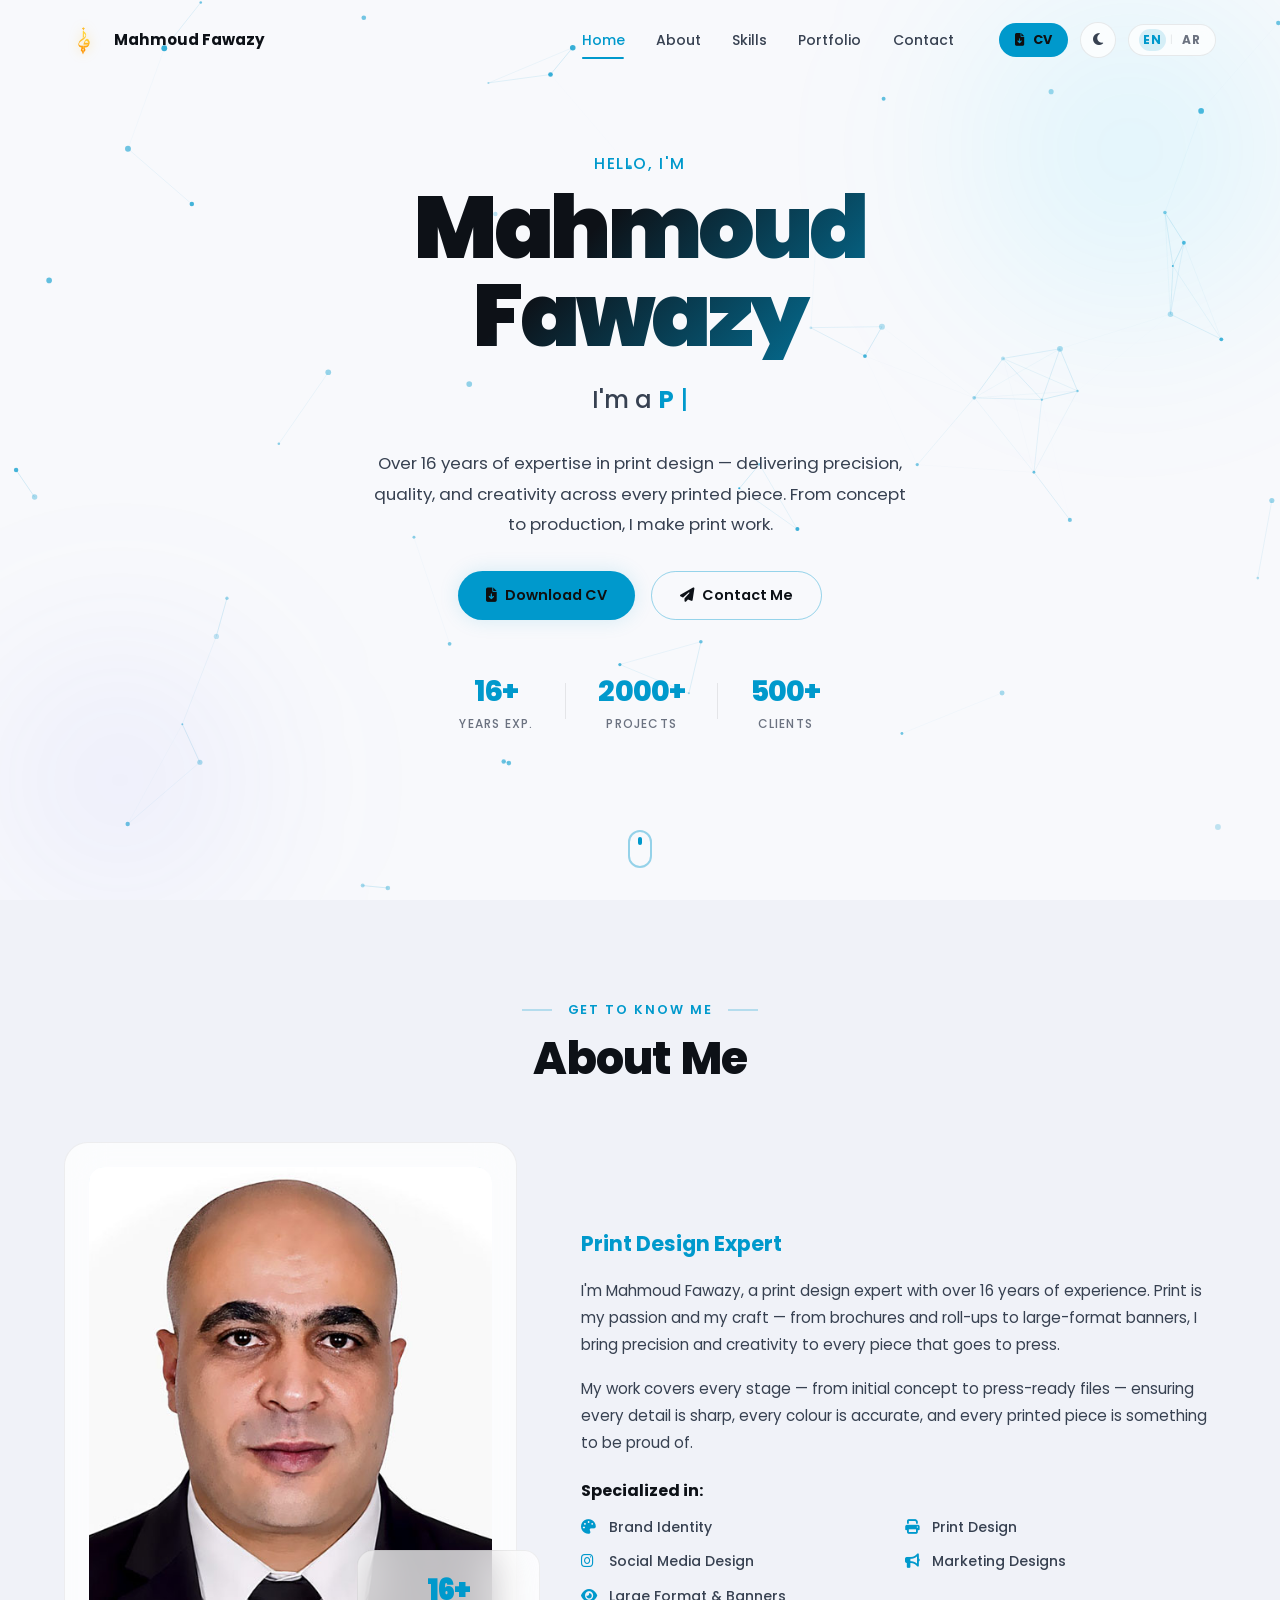
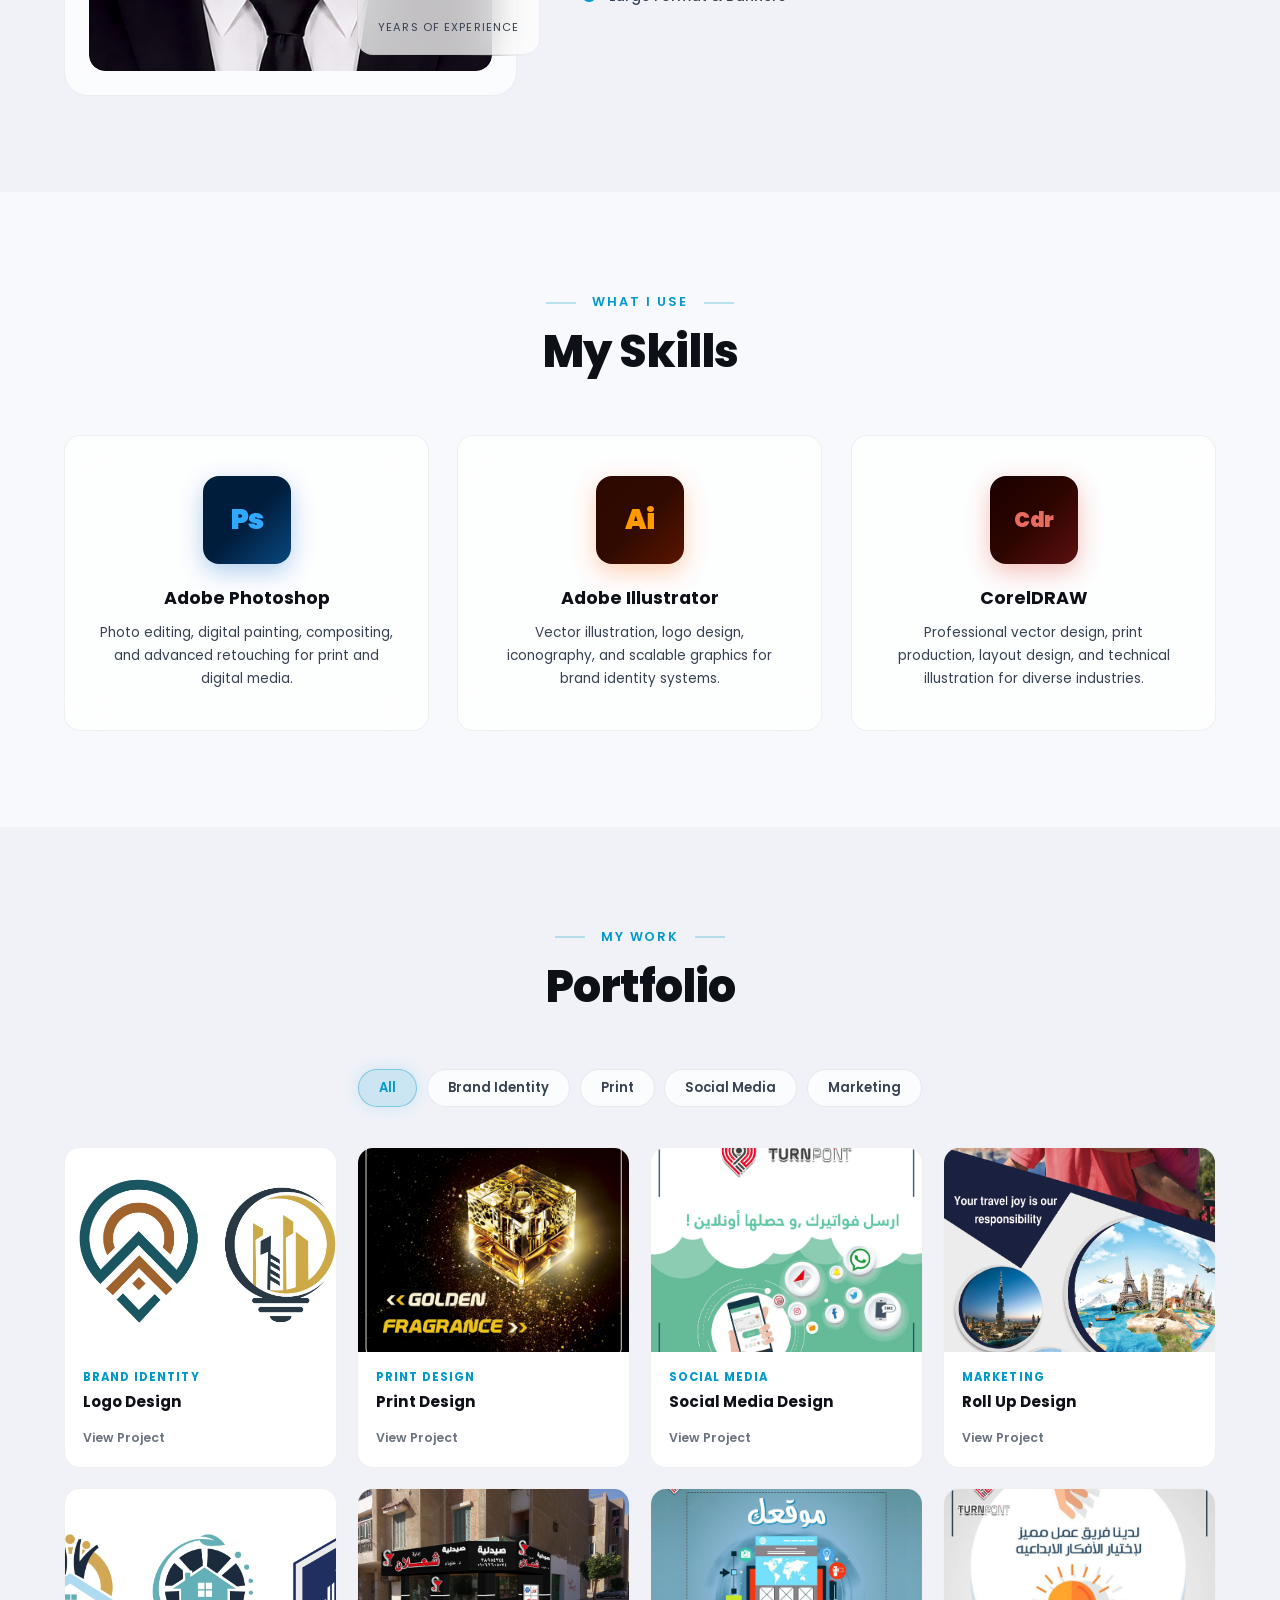
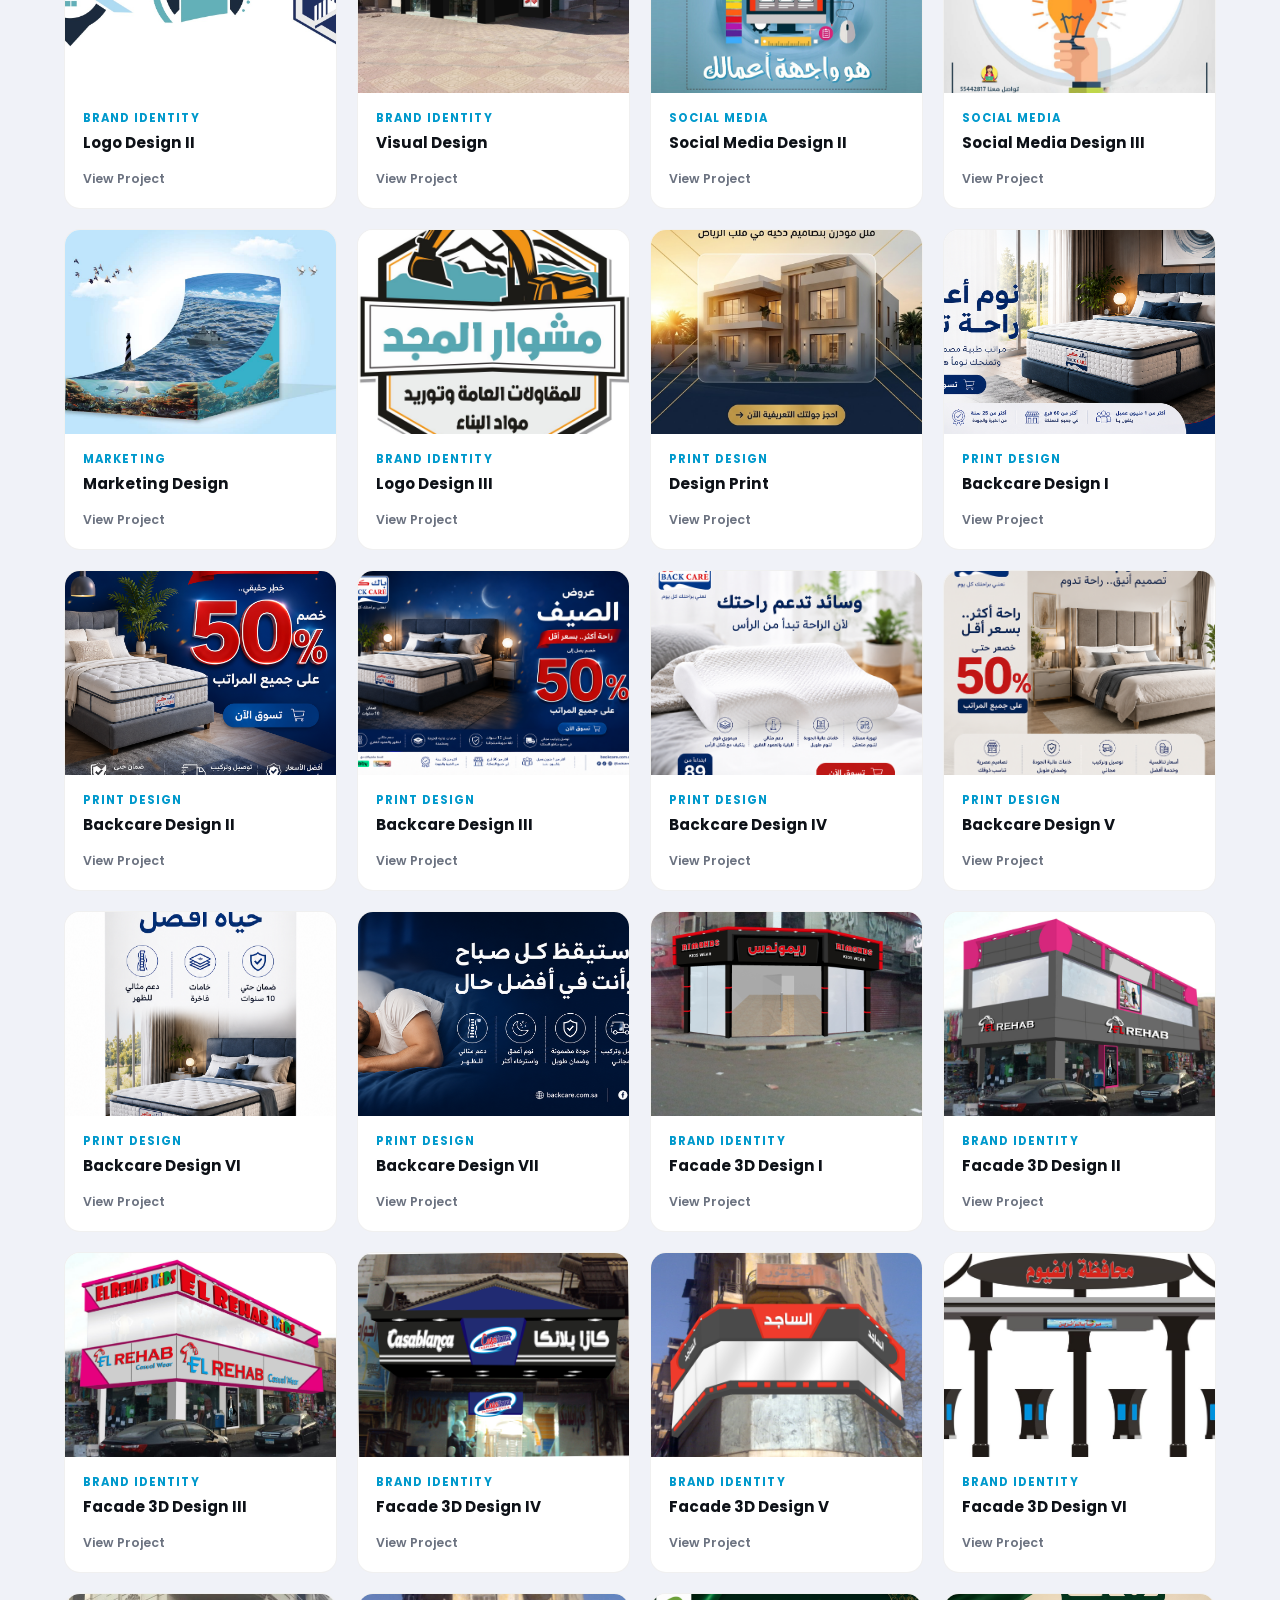
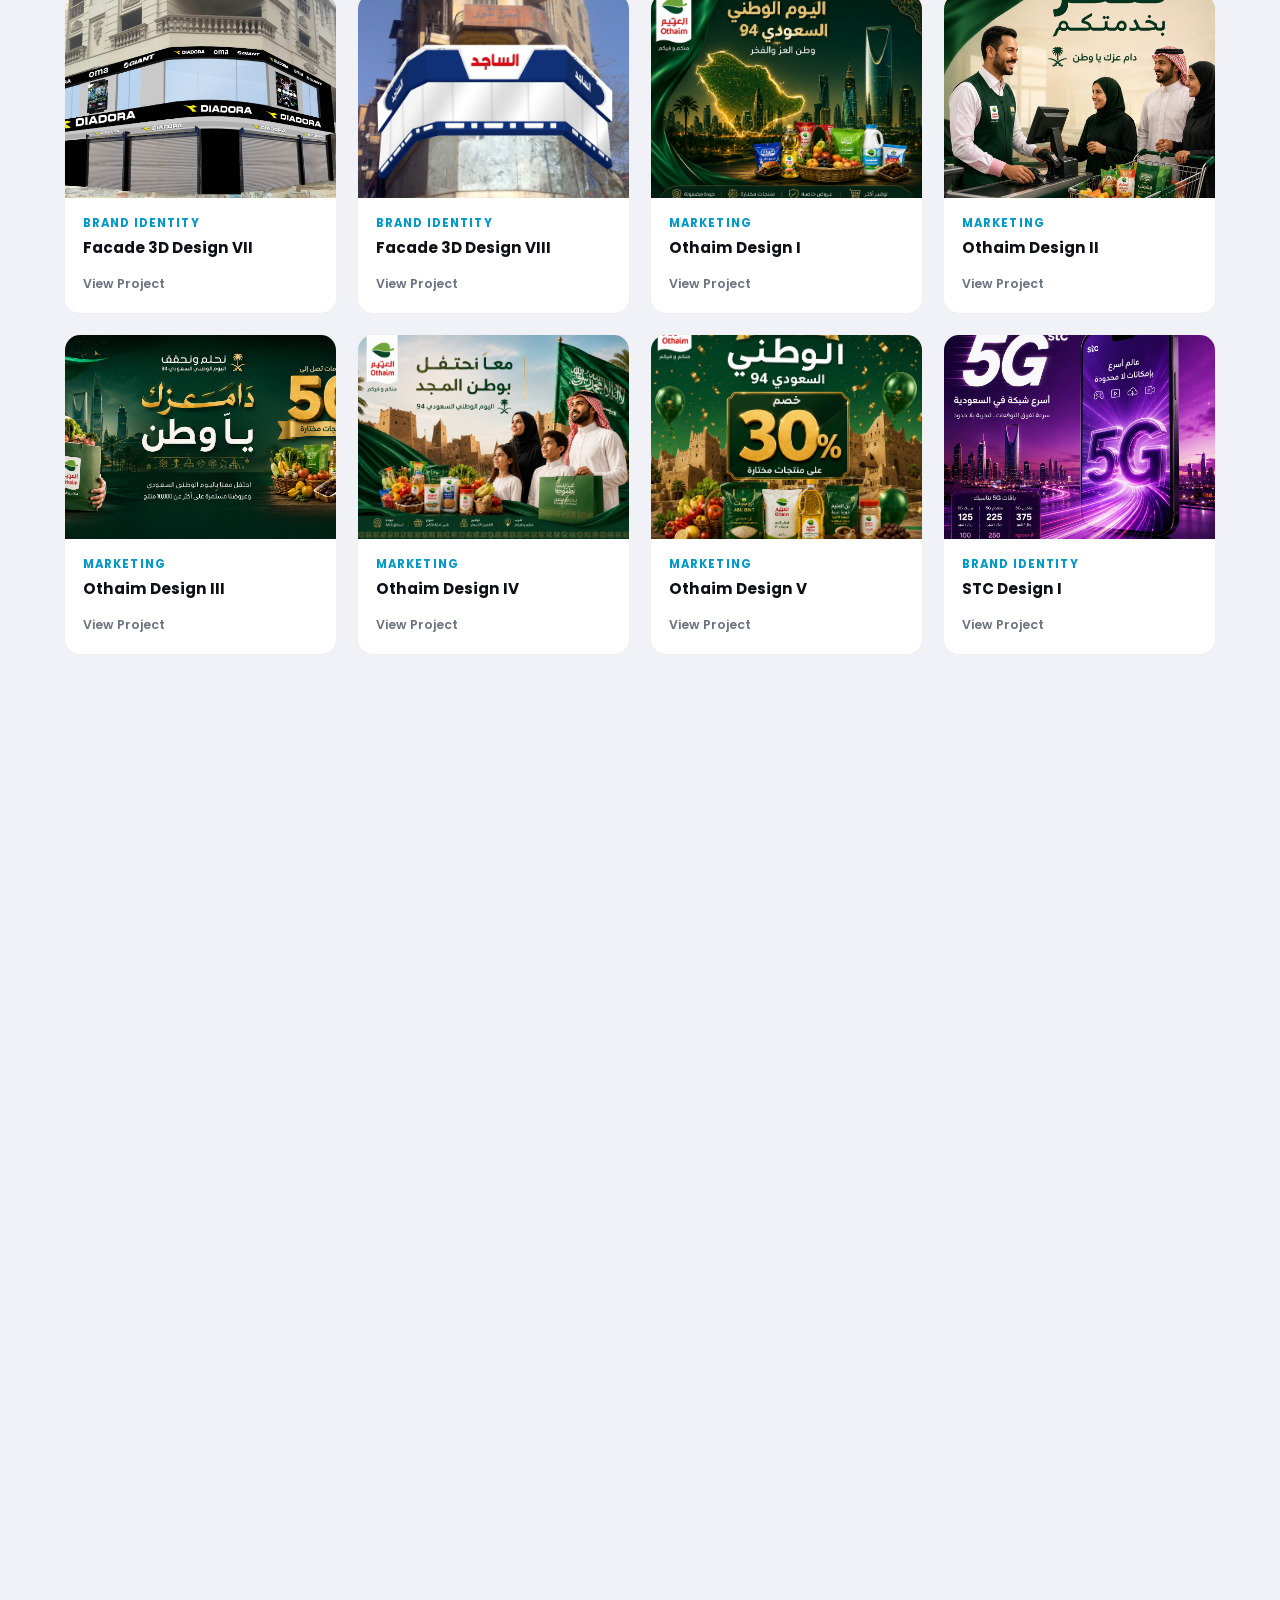
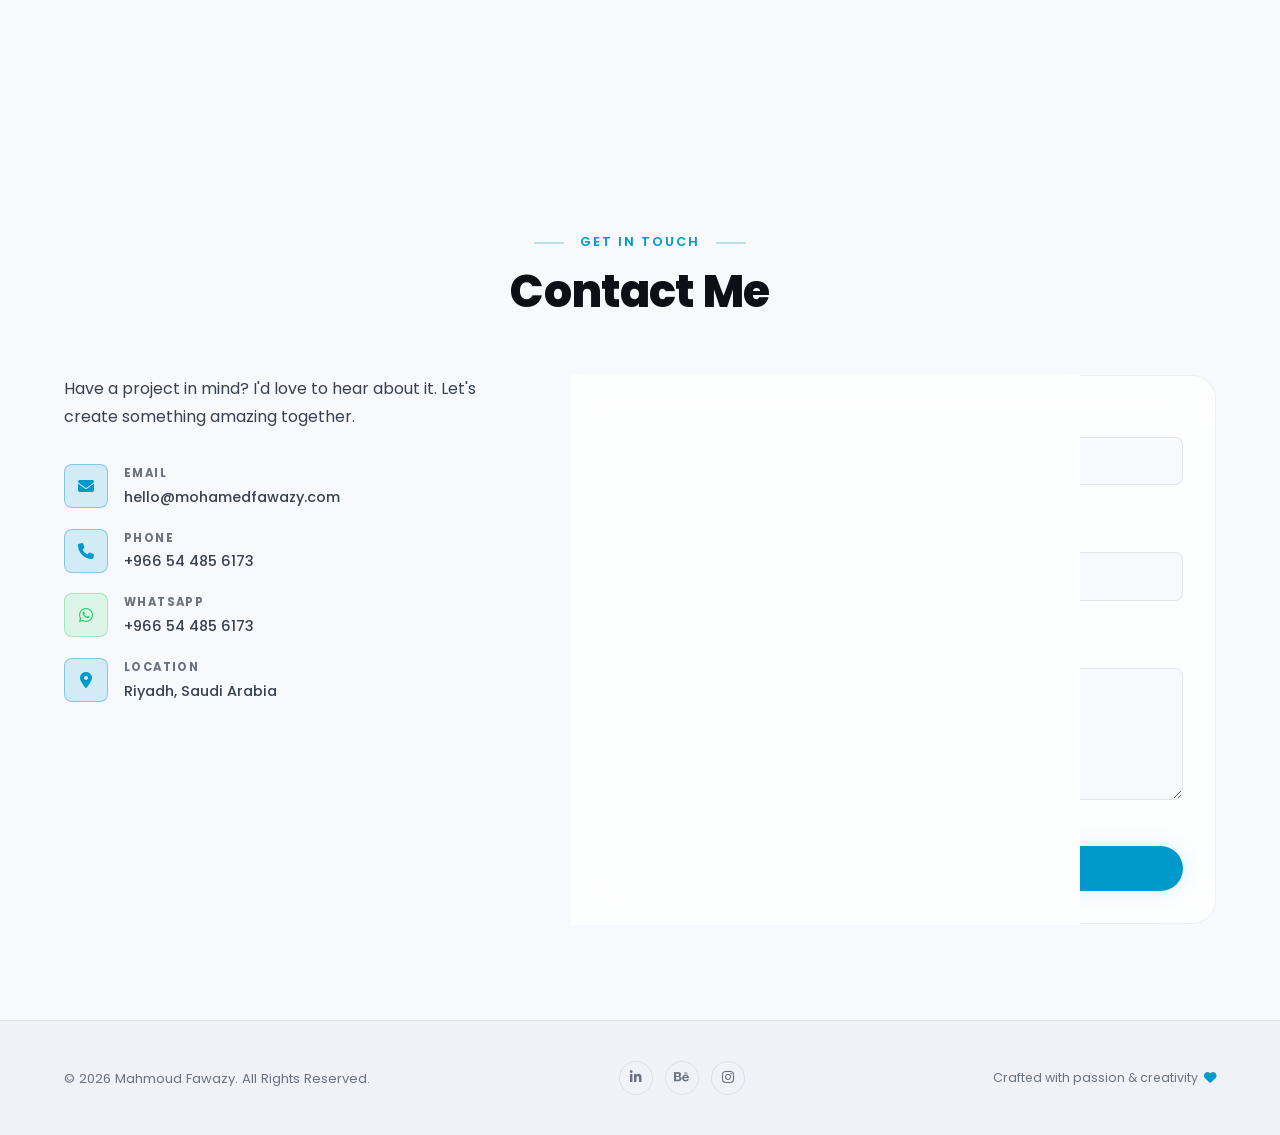
==== artifacts/portfolio/index.html @ 7116e309 "Add portfolio artifacts and design assets Replit-Commit-Author: Agent" ====
<!DOCTYPE html>
<html lang="en" dir="ltr" data-theme="dark">
<head>
  <meta charset="UTF-8" />
  <meta name="viewport" content="width=device-width, initial-scale=1.0" />
  <meta http-equiv="X-UA-Compatible" content="IE=edge" />

  <!-- ===== SEO ===== -->
  <title>Mahmoud Fawazy | Graphic Designer</title>
  <meta name="description" content="Mahmoud Fawazy — Print Design Expert with 16+ years of experience in brochures, roll-ups, banners, and all types of print production." />
  <meta name="keywords" content="Mahmoud Fawazy, Print Design Expert, Print Production, Brochure Design, Roll Up Design, Banner Design, Graphic Designer, Adobe Photoshop, CorelDRAW" />
  <meta name="author" content="Mahmoud Fawazy" />
  <meta name="robots" content="index, follow" />

  <!-- ===== Open Graph ===== -->
  <meta property="og:type" content="website" />
  <meta property="og:title" content="Mahmoud Fawazy | Graphic Designer" />
  <meta property="og:description" content="Print Design Expert with 16+ years of experience — brochures, roll-ups, banners, and all types of print production." />
  <meta property="og:image" content="assets/images/og-image.jpg" />
  <meta property="og:url" content="https://mohamedfawazy.com" />
  <meta name="twitter:card" content="summary_large_image" />
  <meta name="twitter:title" content="Mahmoud Fawazy | Graphic Designer" />
  <meta name="twitter:description" content="Print Design Expert with 16+ years of experience — brochures, roll-ups, banners, and all types of print production." />

  <!-- ===== Favicon ===== -->
  <link rel="icon" type="image/svg+xml" href="assets/icons/favicon.svg" />

  <!-- ===== Fonts ===== -->
  <link rel="preconnect" href="https://fonts.googleapis.com" />
  <link rel="preconnect" href="https://fonts.gstatic.com" crossorigin />
  <link href="https://fonts.googleapis.com/css2?family=Poppins:wght@300;400;500;600;700;800;900&family=Cairo:wght@300;400;500;600;700;800;900&display=swap" rel="stylesheet" />

  <!-- ===== Font Awesome ===== -->
  <link rel="stylesheet" href="https://cdnjs.cloudflare.com/ajax/libs/font-awesome/6.5.1/css/all.min.css" integrity="sha512-DTOQO9RWCH3ppGqcWaEA1BIZOC6xxalwEsw9c2QQeAIftl+Vegovlnee1c9QX4TctnWMn13TZye+giMm8e2LwA==" crossorigin="anonymous" referrerpolicy="no-referrer" />

  <!-- ===== Styles ===== -->
  <link rel="stylesheet" href="src/style.css" />
</head>
<body>

  <!-- ===================================================
       LOADING SCREEN
  ==================================================== -->
  <div id="loading-screen" class="loading-screen" role="status" aria-label="Loading">
    <div class="loader-content">
      <div class="loader-logo"><img src="assets/icons/logo.png" alt="Mahmoud Fawazy Logo" class="loader-logo-img" /></div>
      <div class="loader-bar-wrap">
        <div class="loader-bar"></div>
      </div>
      <p class="loader-text" data-i18n="loading">MohamedFawazy Portfolio</p>
    </div>
  </div>

  <!-- ===================================================
       NAVIGATION
  ==================================================== -->
  <header id="navbar" class="navbar" role="banner">
    <nav class="nav-container" aria-label="Main navigation">

      <!-- Logo -->
      <a href="#home" class="nav-logo" aria-label="Go to top">
        <img src="assets/icons/logo.png" alt="Mahmoud Fawazy Logo" class="logo-img" />
        <span class="logo-name" data-i18n="logoName">Mahmoud Fawazy</span>
      </a>

      <!-- Nav Links -->
      <ul class="nav-links" role="list">
        <li><a href="#home"      class="nav-link active" data-i18n="navHome"      aria-current="page">Home</a></li>
        <li><a href="#about"     class="nav-link"        data-i18n="navAbout">About</a></li>
        <li><a href="#skills"    class="nav-link"        data-i18n="navSkills">Skills</a></li>
        <li><a href="#portfolio" class="nav-link"        data-i18n="navPortfolio">Portfolio</a></li>
        <li><a href="#contact"   class="nav-link"        data-i18n="navContact">Contact</a></li>
      </ul>

      <!-- Controls -->
      <div class="nav-controls">
        <!-- Download CV -->
        <a href="assets/cv/Mohamed-Fawazy-CV.pdf" download class="btn btn-cv ripple" aria-label="Download CV">
          <i class="fa-solid fa-file-arrow-down" aria-hidden="true"></i>
          <span data-i18n="downloadCV">CV</span>
        </a>

        <!-- Theme Toggle -->
        <button id="theme-toggle" class="icon-btn" aria-label="Toggle theme" title="Toggle theme">
          <i class="fa-solid fa-sun" id="icon-sun" aria-hidden="true"></i>
          <i class="fa-solid fa-moon" id="icon-moon" aria-hidden="true"></i>
        </button>

        <!-- Language Toggle -->
        <div class="lang-toggle" role="group" aria-label="Language selection">
          <button class="lang-btn active" data-lang="en" aria-label="Switch to English" aria-pressed="true">EN</button>
          <span class="lang-divider" aria-hidden="true">|</span>
          <button class="lang-btn" data-lang="ar" aria-label="Switch to Arabic" aria-pressed="false">AR</button>
        </div>

        <!-- Hamburger -->
        <button id="hamburger" class="hamburger" aria-label="Toggle mobile menu" aria-expanded="false" aria-controls="nav-links-mobile">
          <span></span><span></span><span></span>
        </button>
      </div>
    </nav>

    <!-- Mobile menu -->
    <div id="nav-links-mobile" class="nav-mobile" aria-hidden="true">
      <ul role="list">
        <li><a href="#home"      class="nav-link" data-i18n="navHome">Home</a></li>
        <li><a href="#about"     class="nav-link" data-i18n="navAbout">About</a></li>
        <li><a href="#skills"    class="nav-link" data-i18n="navSkills">Skills</a></li>
        <li><a href="#portfolio" class="nav-link" data-i18n="navPortfolio">Portfolio</a></li>
        <li><a href="#contact"   class="nav-link" data-i18n="navContact">Contact</a></li>
        <li>
          <a href="assets/cv/Mohamed-Fawazy-CV.pdf" download class="btn btn-cv ripple" aria-label="Download CV">
            <i class="fa-solid fa-file-arrow-down" aria-hidden="true"></i>
            <span data-i18n="downloadCV">CV</span>
          </a>
        </li>
      </ul>
    </div>
  </header>

  <main>
    <!-- ===================================================
         HERO SECTION
    ==================================================== -->
    <section id="home" class="hero section" aria-label="Hero">
      <!-- Particle canvas -->
      <canvas id="particle-canvas" aria-hidden="true"></canvas>

      <!-- Decorative animated blobs -->
      <div class="hero-blob hero-blob-1" aria-hidden="true"></div>
      <div class="hero-blob hero-blob-2" aria-hidden="true"></div>

      <div class="hero-content">
        <p class="hero-greeting reveal-up" data-i18n="heroGreeting">Hello, I'm</p>
        <h1 class="hero-name reveal-up">Mahmoud Fawazy</h1>
        <div class="hero-role-wrap reveal-up">
          <span class="hero-role-prefix" data-i18n="heroRolePrefix">I'm a</span>
          <span class="hero-role" id="typed-role"></span>
          <span class="hero-cursor" aria-hidden="true">|</span>
        </div>
        <p class="hero-bio reveal-up" data-i18n="heroBio">
          Over 16 years of expertise in print design — delivering precision, quality, and creativity across every printed piece. From concept to production, I make print work.
        </p>
        <div class="hero-cta reveal-up">
          <a href="assets/cv/Mohamed-Fawazy-CV.pdf" download class="btn btn-primary ripple">
            <i class="fa-solid fa-file-arrow-down" aria-hidden="true"></i>
            <span data-i18n="downloadCVFull">Download CV</span>
          </a>
          <a href="#contact" class="btn btn-outline ripple">
            <i class="fa-solid fa-paper-plane" aria-hidden="true"></i>
            <span data-i18n="contactMe">Contact Me</span>
          </a>
        </div>
        <div class="hero-stats reveal-up" aria-label="Statistics">
          <div class="stat-item">
            <span class="stat-number">16+</span>
            <span class="stat-label" data-i18n="statYears">Years Exp.</span>
          </div>
          <div class="stat-divider" aria-hidden="true"></div>
          <div class="stat-item">
            <span class="stat-number">2000+</span>
            <span class="stat-label" data-i18n="statProjects">Projects</span>
          </div>
          <div class="stat-divider" aria-hidden="true"></div>
          <div class="stat-item">
            <span class="stat-number">500+</span>
            <span class="stat-label" data-i18n="statClients">Clients</span>
          </div>
        </div>
      </div>

      <!-- Scroll indicator -->
      <a href="#about" class="scroll-indicator" aria-label="Scroll to about section">
        <span class="scroll-dot" aria-hidden="true"></span>
      </a>
    </section>

    <!-- ===================================================
         ABOUT SECTION
    ==================================================== -->
    <section id="about" class="about section" aria-label="About">
      <div class="container">
        <div class="section-header reveal-up">
          <span class="section-tag" data-i18n="aboutTag">Get to know me</span>
          <h2 class="section-title" data-i18n="aboutTitle">About Me</h2>
        </div>

        <div class="about-grid">
          <!-- Image -->
          <div class="about-image-wrap reveal-left">
            <div class="about-image-card glass-card">
              <div class="about-img-placeholder" aria-label="Mahmoud Fawazy profile photo">
                <img src="assets/portfolio/my%20face%20photo.jpg" alt="Mahmoud Fawazy — Graphic Designer" loading="lazy" />
              </div>
              <!-- Floating badge -->
              <div class="about-badge glass-card" aria-label="Experience badge">
                <span class="badge-number">16+</span>
                <span class="badge-label" data-i18n="badgeYears">Years of<br/>Experience</span>
              </div>
            </div>
          </div>

          <!-- Text -->
          <div class="about-text reveal-right">
            <h3 class="about-subtitle" data-i18n="aboutSubtitle">Print Design Expert</h3>
            <p class="about-description" data-i18n="aboutDesc1">
              I'm Mahmoud Fawazy, a print design expert with over 16 years of experience. Print is my passion and my craft — from brochures and roll-ups to large-format banners, I bring precision and creativity to every piece that goes to press.
            </p>
            <p class="about-description" data-i18n="aboutDesc2">
              My work covers every stage — from initial concept to press-ready files — ensuring every detail is sharp, every colour is accurate, and every printed piece is something to be proud of.
            </p>

            <!-- Specializations -->
            <h4 class="about-spec-title" data-i18n="specTitle">Specialized in:</h4>
            <ul class="about-spec-list" role="list">
              <li class="spec-item">
                <i class="fa-solid fa-palette" aria-hidden="true"></i>
                <span data-i18n="spec1">Brand Identity</span>
              </li>
              <li class="spec-item">
                <i class="fa-solid fa-print" aria-hidden="true"></i>
                <span data-i18n="spec2">Print Design</span>
              </li>
              <li class="spec-item">
                <i class="fa-brands fa-instagram" aria-hidden="true"></i>
                <span data-i18n="spec3">Social Media Design</span>
              </li>
              <li class="spec-item">
                <i class="fa-solid fa-bullhorn" aria-hidden="true"></i>
                <span data-i18n="spec4">Marketing Designs</span>
              </li>
              <li class="spec-item">
                <i class="fa-solid fa-eye" aria-hidden="true"></i>
                <span data-i18n="spec5">Large Format &amp; Banners</span>
              </li>
            </ul>
          </div>
        </div>
      </div>
    </section>

    <!-- ===================================================
         SKILLS SECTION
    ==================================================== -->
    <section id="skills" class="skills section" aria-label="Skills">
      <div class="container">
        <div class="section-header reveal-up">
          <span class="section-tag" data-i18n="skillsTag">What I Use</span>
          <h2 class="section-title" data-i18n="skillsTitle">My Skills</h2>
        </div>

        <div class="skills-grid">
          <!-- Photoshop -->
          <article class="skill-card glass-card tilt-card reveal-up" aria-label="Adobe Photoshop skill">
            <div class="skill-icon-wrap skill-ps" aria-hidden="true">
              <div class="skill-icon-inner">
                <span class="skill-abbr">Ps</span>
              </div>
            </div>
            <h3 class="skill-name" data-i18n="skillPS">Adobe Photoshop</h3>
            <p class="skill-desc" data-i18n="skillPSDesc">Photo editing, digital painting, compositing, and advanced retouching for print and digital media.</p>
            <div class="skill-glow" aria-hidden="true"></div>
          </article>

          <!-- Illustrator -->
          <article class="skill-card glass-card tilt-card reveal-up" style="--delay: 0.1s" aria-label="Adobe Illustrator skill">
            <div class="skill-icon-wrap skill-ai" aria-hidden="true">
              <div class="skill-icon-inner">
                <span class="skill-abbr">Ai</span>
              </div>
            </div>
            <h3 class="skill-name" data-i18n="skillAI">Adobe Illustrator</h3>
            <p class="skill-desc" data-i18n="skillAIDesc">Vector illustration, logo design, iconography, and scalable graphics for brand identity systems.</p>
            <div class="skill-glow" aria-hidden="true"></div>
          </article>

          <!-- CorelDRAW -->
          <article class="skill-card glass-card tilt-card reveal-up" style="--delay: 0.2s" aria-label="CorelDRAW skill">
            <div class="skill-icon-wrap skill-cdr" aria-hidden="true">
              <div class="skill-icon-inner">
                <span class="skill-abbr">Cdr</span>
              </div>
            </div>
            <h3 class="skill-name" data-i18n="skillCDR">CorelDRAW</h3>
            <p class="skill-desc" data-i18n="skillCDRDesc">Professional vector design, print production, layout design, and technical illustration for diverse industries.</p>
            <div class="skill-glow" aria-hidden="true"></div>
          </article>
        </div>
      </div>
    </section>

    <!-- ===================================================
         PORTFOLIO SECTION
    ==================================================== -->
    <section id="portfolio" class="portfolio section" aria-label="Portfolio">
      <div class="container">
        <div class="section-header reveal-up">
          <span class="section-tag" data-i18n="portfolioTag">My Work</span>
          <h2 class="section-title" data-i18n="portfolioTitle">Portfolio</h2>
        </div>

        <!-- Filter Buttons -->
        <div class="portfolio-filters reveal-up" role="group" aria-label="Portfolio filter">
          <button class="filter-btn active ripple" data-filter="all" data-i18n="filterAll">All</button>
          <button class="filter-btn ripple" data-filter="brand" data-i18n="filterBrand">Brand Identity</button>
          <button class="filter-btn ripple" data-filter="print" data-i18n="filterPrint">Print</button>
          <button class="filter-btn ripple" data-filter="social" data-i18n="filterSocial">Social Media</button>
          <button class="filter-btn ripple" data-filter="marketing" data-i18n="filterMarketing">Marketing</button>
        </div>

        <!-- Portfolio Grid -->
        <div class="portfolio-grid" id="portfolio-grid">

          <!-- 1: Logo Design -->
          <article class="portfolio-card reveal-up" data-category="brand" aria-label="Project: Logo Design">
            <div class="portfolio-img" style="--grad: linear-gradient(135deg, #00D4FF 0%, #0047ff 100%)">
              <img src="assets/portfolio/logdesign.jpg" alt="Logo Design" loading="lazy" />
              <div class="portfolio-img-overlay">
                <i class="fa-solid fa-magnifying-glass" aria-hidden="true"></i>
              </div>
            </div>
            <div class="portfolio-info">
              <span class="portfolio-category" data-i18n="catBrand">Brand Identity</span>
              <h3 class="portfolio-title" data-i18n="proj1Title">Logo Design</h3>
              <a href="#" class="btn-view ripple" data-i18n="viewProject">View Project <i class="fa-solid fa-arrow-right" aria-hidden="true"></i></a>
            </div>
          </article>

          <!-- 2: Print Design -->
          <article class="portfolio-card reveal-up" style="--delay: 0.05s" data-category="print" aria-label="Project: Print Design">
            <div class="portfolio-img" style="--grad: linear-gradient(135deg, #FF6B6B 0%, #FF8E53 100%)">
              <img src="assets/portfolio/print%20design.jpg" alt="Print Design" loading="lazy" />
              <div class="portfolio-img-overlay">
                <i class="fa-solid fa-magnifying-glass" aria-hidden="true"></i>
              </div>
            </div>
            <div class="portfolio-info">
              <span class="portfolio-category" data-i18n="catPrint">Print Design</span>
              <h3 class="portfolio-title" data-i18n="proj2Title">Print Design</h3>
              <a href="#" class="btn-view ripple" data-i18n="viewProject">View Project <i class="fa-solid fa-arrow-right" aria-hidden="true"></i></a>
            </div>
          </article>

          <!-- 3: Social Media Design -->
          <article class="portfolio-card reveal-up" style="--delay: 0.1s" data-category="social" aria-label="Project: Social Media Design">
            <div class="portfolio-img" style="--grad: linear-gradient(135deg, #A855F7 0%, #EC4899 100%)">
              <img src="assets/portfolio/social%20media%20design.jpg" alt="Social Media Design" loading="lazy" />
              <div class="portfolio-img-overlay">
                <i class="fa-solid fa-magnifying-glass" aria-hidden="true"></i>
              </div>
            </div>
            <div class="portfolio-info">
              <span class="portfolio-category" data-i18n="catSocial">Social Media</span>
              <h3 class="portfolio-title" data-i18n="proj3Title">Social Media Design</h3>
              <a href="#" class="btn-view ripple" data-i18n="viewProject">View Project <i class="fa-solid fa-arrow-right" aria-hidden="true"></i></a>
            </div>
          </article>

          <!-- 4: Roll Up Design -->
          <article class="portfolio-card reveal-up" style="--delay: 0.15s" data-category="marketing" aria-label="Project: Roll Up Design">
            <div class="portfolio-img" style="--grad: linear-gradient(135deg, #10B981 0%, #06B6D4 100%)">
              <img src="assets/portfolio/roll%20up%20design.jpg" alt="Roll Up Design" loading="lazy" />
              <div class="portfolio-img-overlay">
                <i class="fa-solid fa-magnifying-glass" aria-hidden="true"></i>
              </div>
            </div>
            <div class="portfolio-info">
              <span class="portfolio-category" data-i18n="catMarketing">Marketing</span>
              <h3 class="portfolio-title" data-i18n="proj4Title">Roll Up Design</h3>
              <a href="#" class="btn-view ripple" data-i18n="viewProject">View Project <i class="fa-solid fa-arrow-right" aria-hidden="true"></i></a>
            </div>
          </article>

          <!-- 5: Logo Design II -->
          <article class="portfolio-card reveal-up" style="--delay: 0.2s" data-category="brand" aria-label="Project: Logo Design II">
            <div class="portfolio-img" style="--grad: linear-gradient(135deg, #F59E0B 0%, #EF4444 100%)">
              <img src="assets/portfolio/logo%20desin%202.jpg" alt="Logo Design II" loading="lazy" />
              <div class="portfolio-img-overlay">
                <i class="fa-solid fa-magnifying-glass" aria-hidden="true"></i>
              </div>
            </div>
            <div class="portfolio-info">
              <span class="portfolio-category" data-i18n="catBrand">Brand Identity</span>
              <h3 class="portfolio-title" data-i18n="proj5Title">Logo Design II</h3>
              <a href="#" class="btn-view ripple" data-i18n="viewProject">View Project <i class="fa-solid fa-arrow-right" aria-hidden="true"></i></a>
            </div>
          </article>

          <!-- 6: Visual Design -->
          <article class="portfolio-card reveal-up" style="--delay: 0.25s" data-category="brand" aria-label="Project: Visual Design">
            <div class="portfolio-img" style="--grad: linear-gradient(135deg, #6366F1 0%, #00D4FF 100%)">
              <img src="assets/portfolio/viwe%20design.JPG" alt="Visual Design" loading="lazy" />
              <div class="portfolio-img-overlay">
                <i class="fa-solid fa-magnifying-glass" aria-hidden="true"></i>
              </div>
            </div>
            <div class="portfolio-info">
              <span class="portfolio-category" data-i18n="catBrand">Brand Identity</span>
              <h3 class="portfolio-title" data-i18n="proj6Title">Visual Design</h3>
              <a href="#" class="btn-view ripple" data-i18n="viewProject">View Project <i class="fa-solid fa-arrow-right" aria-hidden="true"></i></a>
            </div>
          </article>

          <!-- 7: Social Media Design II -->
          <article class="portfolio-card reveal-up" style="--delay: 0.3s" data-category="social" aria-label="Project: Social Media Design II">
            <div class="portfolio-img" style="--grad: linear-gradient(135deg, #F97316 0%, #EC4899 100%)">
              <img src="assets/portfolio/social%20media%20design%202.jpg" alt="Social Media Design II" loading="lazy" />
              <div class="portfolio-img-overlay">
                <i class="fa-solid fa-magnifying-glass" aria-hidden="true"></i>
              </div>
            </div>
            <div class="portfolio-info">
              <span class="portfolio-category" data-i18n="catSocial">Social Media</span>
              <h3 class="portfolio-title" data-i18n="proj7Title">Social Media Design II</h3>
              <a href="#" class="btn-view ripple" data-i18n="viewProject">View Project <i class="fa-solid fa-arrow-right" aria-hidden="true"></i></a>
            </div>
          </article>

          <!-- 8: Social Media Design III -->
          <article class="portfolio-card reveal-up" style="--delay: 0.35s" data-category="social" aria-label="Project: Social Media Design III">
            <div class="portfolio-img" style="--grad: linear-gradient(135deg, #14B8A6 0%, #6366F1 100%)">
              <img src="assets/portfolio/social%20media%20design%203.jpg" alt="Social Media Design III" loading="lazy" />
              <div class="portfolio-img-overlay">
                <i class="fa-solid fa-magnifying-glass" aria-hidden="true"></i>
              </div>
            </div>
            <div class="portfolio-info">
              <span class="portfolio-category" data-i18n="catSocial">Social Media</span>
              <h3 class="portfolio-title" data-i18n="proj8Title">Social Media Design III</h3>
              <a href="#" class="btn-view ripple" data-i18n="viewProject">View Project <i class="fa-solid fa-arrow-right" aria-hidden="true"></i></a>
            </div>
          </article>

          <!-- 9: Marketing Design -->
          <article class="portfolio-card reveal-up" style="--delay: 0.4s" data-category="marketing" aria-label="Project: Marketing Design">
            <div class="portfolio-img" style="--grad: linear-gradient(135deg, #8B5CF6 0%, #3B82F6 100%)">
              <img src="assets/portfolio/work5.JPG" alt="Marketing Design" loading="lazy" />
              <div class="portfolio-img-overlay">
                <i class="fa-solid fa-magnifying-glass" aria-hidden="true"></i>
              </div>
            </div>
            <div class="portfolio-info">
              <span class="portfolio-category" data-i18n="catMarketing">Marketing</span>
              <h3 class="portfolio-title" data-i18n="proj9Title">Marketing Design</h3>
              <a href="#" class="btn-view ripple" data-i18n="viewProject">View Project <i class="fa-solid fa-arrow-right" aria-hidden="true"></i></a>
            </div>
          </article>


          <!-- 10: Logo Design III -->
          <article class="portfolio-card reveal-up" style="--delay: 0.05s" data-category="brand" aria-label="Project: Logo Design III">
            <div class="portfolio-img" style="--grad: linear-gradient(135deg, #00D4FF 0%, #7C3AED 100%)">
              <img src="assets/portfolio/logo%20design.jpg" alt="Logo Design III" loading="lazy" />
              <div class="portfolio-img-overlay"><i class="fa-solid fa-magnifying-glass" aria-hidden="true"></i></div>
            </div>
            <div class="portfolio-info">
              <span class="portfolio-category" data-i18n="catBrand">Brand Identity</span>
              <h3 class="portfolio-title" data-i18n="proj10Title">Logo Design III</h3>
              <a href="#" class="btn-view ripple" data-i18n="viewProject">View Project <i class="fa-solid fa-arrow-right" aria-hidden="true"></i></a>
            </div>
          </article>

          <!-- 11: Design Print -->
          <article class="portfolio-card reveal-up" style="--delay: 0.1s" data-category="print" aria-label="Project: Design Print">
            <div class="portfolio-img" style="--grad: linear-gradient(135deg, #FF6B6B 0%, #FF8E53 100%)">
              <img src="assets/portfolio/design%20print.jpg" alt="Design Print" loading="lazy" />
              <div class="portfolio-img-overlay"><i class="fa-solid fa-magnifying-glass" aria-hidden="true"></i></div>
            </div>
            <div class="portfolio-info">
              <span class="portfolio-category" data-i18n="catPrint">Print Design</span>
              <h3 class="portfolio-title" data-i18n="proj11Title">Design Print</h3>
              <a href="#" class="btn-view ripple" data-i18n="viewProject">View Project <i class="fa-solid fa-arrow-right" aria-hidden="true"></i></a>
            </div>
          </article>

          <!-- 12-18: Backcare Design Series -->
          <article class="portfolio-card reveal-up" style="--delay: 0.15s" data-category="print" aria-label="Project: Backcare Design I">
            <div class="portfolio-img" style="--grad: linear-gradient(135deg, #10B981 0%, #06B6D4 100%)">
              <img src="assets/portfolio/1%20backcare%20design.png" alt="Backcare Design I" loading="lazy" />
              <div class="portfolio-img-overlay"><i class="fa-solid fa-magnifying-glass" aria-hidden="true"></i></div>
            </div>
            <div class="portfolio-info">
              <span class="portfolio-category" data-i18n="catPrint">Print Design</span>
              <h3 class="portfolio-title" data-i18n="proj12Title">Backcare Design I</h3>
              <a href="#" class="btn-view ripple" data-i18n="viewProject">View Project <i class="fa-solid fa-arrow-right" aria-hidden="true"></i></a>
            </div>
          </article>

          <article class="portfolio-card reveal-up" style="--delay: 0.2s" data-category="print" aria-label="Project: Backcare Design II">
            <div class="portfolio-img" style="--grad: linear-gradient(135deg, #6366F1 0%, #00D4FF 100%)">
              <img src="assets/portfolio/2%20backcare%20design.png" alt="Backcare Design II" loading="lazy" />
              <div class="portfolio-img-overlay"><i class="fa-solid fa-magnifying-glass" aria-hidden="true"></i></div>
            </div>
            <div class="portfolio-info">
              <span class="portfolio-category" data-i18n="catPrint">Print Design</span>
              <h3 class="portfolio-title" data-i18n="proj13Title">Backcare Design II</h3>
              <a href="#" class="btn-view ripple" data-i18n="viewProject">View Project <i class="fa-solid fa-arrow-right" aria-hidden="true"></i></a>
            </div>
          </article>

          <article class="portfolio-card reveal-up" style="--delay: 0.25s" data-category="print" aria-label="Project: Backcare Design III">
            <div class="portfolio-img" style="--grad: linear-gradient(135deg, #F59E0B 0%, #EF4444 100%)">
              <img src="assets/portfolio/3%20backcare%20design.png" alt="Backcare Design III" loading="lazy" />
              <div class="portfolio-img-overlay"><i class="fa-solid fa-magnifying-glass" aria-hidden="true"></i></div>
            </div>
            <div class="portfolio-info">
              <span class="portfolio-category" data-i18n="catPrint">Print Design</span>
              <h3 class="portfolio-title" data-i18n="proj14Title">Backcare Design III</h3>
              <a href="#" class="btn-view ripple" data-i18n="viewProject">View Project <i class="fa-solid fa-arrow-right" aria-hidden="true"></i></a>
            </div>
          </article>

          <article class="portfolio-card reveal-up" style="--delay: 0.3s" data-category="print" aria-label="Project: Backcare Design IV">
            <div class="portfolio-img" style="--grad: linear-gradient(135deg, #8B5CF6 0%, #3B82F6 100%)">
              <img src="assets/portfolio/4%20backcare%20design.png" alt="Backcare Design IV" loading="lazy" />
              <div class="portfolio-img-overlay"><i class="fa-solid fa-magnifying-glass" aria-hidden="true"></i></div>
            </div>
            <div class="portfolio-info">
              <span class="portfolio-category" data-i18n="catPrint">Print Design</span>
              <h3 class="portfolio-title" data-i18n="proj15Title">Backcare Design IV</h3>
              <a href="#" class="btn-view ripple" data-i18n="viewProject">View Project <i class="fa-solid fa-arrow-right" aria-hidden="true"></i></a>
            </div>
          </article>

          <article class="portfolio-card reveal-up" style="--delay: 0.35s" data-category="print" aria-label="Project: Backcare Design V">
            <div class="portfolio-img" style="--grad: linear-gradient(135deg, #F97316 0%, #EC4899 100%)">
              <img src="assets/portfolio/5%20backcare%20design.png" alt="Backcare Design V" loading="lazy" />
              <div class="portfolio-img-overlay"><i class="fa-solid fa-magnifying-glass" aria-hidden="true"></i></div>
            </div>
            <div class="portfolio-info">
              <span class="portfolio-category" data-i18n="catPrint">Print Design</span>
              <h3 class="portfolio-title" data-i18n="proj16Title">Backcare Design V</h3>
              <a href="#" class="btn-view ripple" data-i18n="viewProject">View Project <i class="fa-solid fa-arrow-right" aria-hidden="true"></i></a>
            </div>
          </article>

          <article class="portfolio-card reveal-up" style="--delay: 0.4s" data-category="print" aria-label="Project: Backcare Design VI">
            <div class="portfolio-img" style="--grad: linear-gradient(135deg, #14B8A6 0%, #6366F1 100%)">
              <img src="assets/portfolio/6%20backcare%20design.png" alt="Backcare Design VI" loading="lazy" />
              <div class="portfolio-img-overlay"><i class="fa-solid fa-magnifying-glass" aria-hidden="true"></i></div>
            </div>
            <div class="portfolio-info">
              <span class="portfolio-category" data-i18n="catPrint">Print Design</span>
              <h3 class="portfolio-title" data-i18n="proj17Title">Backcare Design VI</h3>
              <a href="#" class="btn-view ripple" data-i18n="viewProject">View Project <i class="fa-solid fa-arrow-right" aria-hidden="true"></i></a>
            </div>
          </article>

          <article class="portfolio-card reveal-up" style="--delay: 0.05s" data-category="print" aria-label="Project: Backcare Design VII">
            <div class="portfolio-img" style="--grad: linear-gradient(135deg, #A855F7 0%, #EC4899 100%)">
              <img src="assets/portfolio/7%20backcare%20design.png" alt="Backcare Design VII" loading="lazy" />
              <div class="portfolio-img-overlay"><i class="fa-solid fa-magnifying-glass" aria-hidden="true"></i></div>
            </div>
            <div class="portfolio-info">
              <span class="portfolio-category" data-i18n="catPrint">Print Design</span>
              <h3 class="portfolio-title" data-i18n="proj18Title">Backcare Design VII</h3>
              <a href="#" class="btn-view ripple" data-i18n="viewProject">View Project <i class="fa-solid fa-arrow-right" aria-hidden="true"></i></a>
            </div>
          </article>

          <!-- 19-26: Facade 3D Design Series -->
          <article class="portfolio-card reveal-up" style="--delay: 0.1s" data-category="brand" aria-label="Project: Facade 3D Design I">
            <div class="portfolio-img" style="--grad: linear-gradient(135deg, #00D4FF 0%, #0047ff 100%)">
              <img src="assets/portfolio/1%20facade%20designs%203D.JPG" alt="Facade 3D Design I" loading="lazy" />
              <div class="portfolio-img-overlay"><i class="fa-solid fa-magnifying-glass" aria-hidden="true"></i></div>
            </div>
            <div class="portfolio-info">
              <span class="portfolio-category" data-i18n="catBrand">Brand Identity</span>
              <h3 class="portfolio-title" data-i18n="proj19Title">Facade 3D Design I</h3>
              <a href="#" class="btn-view ripple" data-i18n="viewProject">View Project <i class="fa-solid fa-arrow-right" aria-hidden="true"></i></a>
            </div>
          </article>

          <article class="portfolio-card reveal-up" style="--delay: 0.15s" data-category="brand" aria-label="Project: Facade 3D Design II">
            <div class="portfolio-img" style="--grad: linear-gradient(135deg, #10B981 0%, #06B6D4 100%)">
              <img src="assets/portfolio/2%20facade%20designs%203D.jpg" alt="Facade 3D Design II" loading="lazy" />
              <div class="portfolio-img-overlay"><i class="fa-solid fa-magnifying-glass" aria-hidden="true"></i></div>
            </div>
            <div class="portfolio-info">
              <span class="portfolio-category" data-i18n="catBrand">Brand Identity</span>
              <h3 class="portfolio-title" data-i18n="proj20Title">Facade 3D Design II</h3>
              <a href="#" class="btn-view ripple" data-i18n="viewProject">View Project <i class="fa-solid fa-arrow-right" aria-hidden="true"></i></a>
            </div>
          </article>

          <article class="portfolio-card reveal-up" style="--delay: 0.2s" data-category="brand" aria-label="Project: Facade 3D Design III">
            <div class="portfolio-img" style="--grad: linear-gradient(135deg, #F59E0B 0%, #EF4444 100%)">
              <img src="assets/portfolio/3%20facade%20designs%203D.jpg" alt="Facade 3D Design III" loading="lazy" />
              <div class="portfolio-img-overlay"><i class="fa-solid fa-magnifying-glass" aria-hidden="true"></i></div>
            </div>
            <div class="portfolio-info">
              <span class="portfolio-category" data-i18n="catBrand">Brand Identity</span>
              <h3 class="portfolio-title" data-i18n="proj21Title">Facade 3D Design III</h3>
              <a href="#" class="btn-view ripple" data-i18n="viewProject">View Project <i class="fa-solid fa-arrow-right" aria-hidden="true"></i></a>
            </div>
          </article>

          <article class="portfolio-card reveal-up" style="--delay: 0.25s" data-category="brand" aria-label="Project: Facade 3D Design IV">
            <div class="portfolio-img" style="--grad: linear-gradient(135deg, #6366F1 0%, #00D4FF 100%)">
              <img src="assets/portfolio/4%20facade%20designs%203D.jpg" alt="Facade 3D Design IV" loading="lazy" />
              <div class="portfolio-img-overlay"><i class="fa-solid fa-magnifying-glass" aria-hidden="true"></i></div>
            </div>
            <div class="portfolio-info">
              <span class="portfolio-category" data-i18n="catBrand">Brand Identity</span>
              <h3 class="portfolio-title" data-i18n="proj22Title">Facade 3D Design IV</h3>
              <a href="#" class="btn-view ripple" data-i18n="viewProject">View Project <i class="fa-solid fa-arrow-right" aria-hidden="true"></i></a>
            </div>
          </article>

          <article class="portfolio-card reveal-up" style="--delay: 0.3s" data-category="brand" aria-label="Project: Facade 3D Design V">
            <div class="portfolio-img" style="--grad: linear-gradient(135deg, #8B5CF6 0%, #3B82F6 100%)">
              <img src="assets/portfolio/5%20facade%20designs%203D.jpg" alt="Facade 3D Design V" loading="lazy" />
              <div class="portfolio-img-overlay"><i class="fa-solid fa-magnifying-glass" aria-hidden="true"></i></div>
            </div>
            <div class="portfolio-info">
              <span class="portfolio-category" data-i18n="catBrand">Brand Identity</span>
              <h3 class="portfolio-title" data-i18n="proj23Title">Facade 3D Design V</h3>
              <a href="#" class="btn-view ripple" data-i18n="viewProject">View Project <i class="fa-solid fa-arrow-right" aria-hidden="true"></i></a>
            </div>
          </article>

          <article class="portfolio-card reveal-up" style="--delay: 0.35s" data-category="brand" aria-label="Project: Facade 3D Design VI">
            <div class="portfolio-img" style="--grad: linear-gradient(135deg, #F97316 0%, #EC4899 100%)">
              <img src="assets/portfolio/6%20facade%20designs%203D.jpg" alt="Facade 3D Design VI" loading="lazy" />
              <div class="portfolio-img-overlay"><i class="fa-solid fa-magnifying-glass" aria-hidden="true"></i></div>
            </div>
            <div class="portfolio-info">
              <span class="portfolio-category" data-i18n="catBrand">Brand Identity</span>
              <h3 class="portfolio-title" data-i18n="proj24Title">Facade 3D Design VI</h3>
              <a href="#" class="btn-view ripple" data-i18n="viewProject">View Project <i class="fa-solid fa-arrow-right" aria-hidden="true"></i></a>
            </div>
          </article>

          <article class="portfolio-card reveal-up" style="--delay: 0.4s" data-category="brand" aria-label="Project: Facade 3D Design VII">
            <div class="portfolio-img" style="--grad: linear-gradient(135deg, #14B8A6 0%, #6366F1 100%)">
              <img src="assets/portfolio/7%20facade%20designs%203D.jpg" alt="Facade 3D Design VII" loading="lazy" />
              <div class="portfolio-img-overlay"><i class="fa-solid fa-magnifying-glass" aria-hidden="true"></i></div>
            </div>
            <div class="portfolio-info">
              <span class="portfolio-category" data-i18n="catBrand">Brand Identity</span>
              <h3 class="portfolio-title" data-i18n="proj25Title">Facade 3D Design VII</h3>
              <a href="#" class="btn-view ripple" data-i18n="viewProject">View Project <i class="fa-solid fa-arrow-right" aria-hidden="true"></i></a>
            </div>
          </article>

          <article class="portfolio-card reveal-up" style="--delay: 0.05s" data-category="brand" aria-label="Project: Facade 3D Design VIII">
            <div class="portfolio-img" style="--grad: linear-gradient(135deg, #A855F7 0%, #EC4899 100%)">
              <img src="assets/portfolio/8%20facade%20designs%203D.jpg" alt="Facade 3D Design VIII" loading="lazy" />
              <div class="portfolio-img-overlay"><i class="fa-solid fa-magnifying-glass" aria-hidden="true"></i></div>
            </div>
            <div class="portfolio-info">
              <span class="portfolio-category" data-i18n="catBrand">Brand Identity</span>
              <h3 class="portfolio-title" data-i18n="proj26Title">Facade 3D Design VIII</h3>
              <a href="#" class="btn-view ripple" data-i18n="viewProject">View Project <i class="fa-solid fa-arrow-right" aria-hidden="true"></i></a>
            </div>
          </article>

          <!-- 27-31: Othaim Design Series -->
          <article class="portfolio-card reveal-up" style="--delay: 0.1s" data-category="marketing" aria-label="Project: Othaim Design I">
            <div class="portfolio-img" style="--grad: linear-gradient(135deg, #00D4FF 0%, #0047ff 100%)">
              <img src="assets/portfolio/1%20othaim%20design.png" alt="Othaim Design I" loading="lazy" />
              <div class="portfolio-img-overlay"><i class="fa-solid fa-magnifying-glass" aria-hidden="true"></i></div>
            </div>
            <div class="portfolio-info">
              <span class="portfolio-category" data-i18n="catMarketing">Marketing</span>
              <h3 class="portfolio-title" data-i18n="proj27Title">Othaim Design I</h3>
              <a href="#" class="btn-view ripple" data-i18n="viewProject">View Project <i class="fa-solid fa-arrow-right" aria-hidden="true"></i></a>
            </div>
          </article>

          <article class="portfolio-card reveal-up" style="--delay: 0.15s" data-category="marketing" aria-label="Project: Othaim Design II">
            <div class="portfolio-img" style="--grad: linear-gradient(135deg, #FF6B6B 0%, #FF8E53 100%)">
              <img src="assets/portfolio/2%20othaim%20design.png" alt="Othaim Design II" loading="lazy" />
              <div class="portfolio-img-overlay"><i class="fa-solid fa-magnifying-glass" aria-hidden="true"></i></div>
            </div>
            <div class="portfolio-info">
              <span class="portfolio-category" data-i18n="catMarketing">Marketing</span>
              <h3 class="portfolio-title" data-i18n="proj28Title">Othaim Design II</h3>
              <a href="#" class="btn-view ripple" data-i18n="viewProject">View Project <i class="fa-solid fa-arrow-right" aria-hidden="true"></i></a>
            </div>
          </article>

          <article class="portfolio-card reveal-up" style="--delay: 0.2s" data-category="marketing" aria-label="Project: Othaim Design III">
            <div class="portfolio-img" style="--grad: linear-gradient(135deg, #10B981 0%, #06B6D4 100%)">
              <img src="assets/portfolio/3%20othaim%20design.png" alt="Othaim Design III" loading="lazy" />
              <div class="portfolio-img-overlay"><i class="fa-solid fa-magnifying-glass" aria-hidden="true"></i></div>
            </div>
            <div class="portfolio-info">
              <span class="portfolio-category" data-i18n="catMarketing">Marketing</span>
              <h3 class="portfolio-title" data-i18n="proj29Title">Othaim Design III</h3>
              <a href="#" class="btn-view ripple" data-i18n="viewProject">View Project <i class="fa-solid fa-arrow-right" aria-hidden="true"></i></a>
            </div>
          </article>

          <article class="portfolio-card reveal-up" style="--delay: 0.25s" data-category="marketing" aria-label="Project: Othaim Design IV">
            <div class="portfolio-img" style="--grad: linear-gradient(135deg, #6366F1 0%, #00D4FF 100%)">
              <img src="assets/portfolio/4%20othaim%20design.png" alt="Othaim Design IV" loading="lazy" />
              <div class="portfolio-img-overlay"><i class="fa-solid fa-magnifying-glass" aria-hidden="true"></i></div>
            </div>
            <div class="portfolio-info">
              <span class="portfolio-category" data-i18n="catMarketing">Marketing</span>
              <h3 class="portfolio-title" data-i18n="proj30Title">Othaim Design IV</h3>
              <a href="#" class="btn-view ripple" data-i18n="viewProject">View Project <i class="fa-solid fa-arrow-right" aria-hidden="true"></i></a>
            </div>
          </article>

          <article class="portfolio-card reveal-up" style="--delay: 0.3s" data-category="marketing" aria-label="Project: Othaim Design V">
            <div class="portfolio-img" style="--grad: linear-gradient(135deg, #F59E0B 0%, #EF4444 100%)">
              <img src="assets/portfolio/5%20othaim%20design.png" alt="Othaim Design V" loading="lazy" />
              <div class="portfolio-img-overlay"><i class="fa-solid fa-magnifying-glass" aria-hidden="true"></i></div>
            </div>
            <div class="portfolio-info">
              <span class="portfolio-category" data-i18n="catMarketing">Marketing</span>
              <h3 class="portfolio-title" data-i18n="proj31Title">Othaim Design V</h3>
              <a href="#" class="btn-view ripple" data-i18n="viewProject">View Project <i class="fa-solid fa-arrow-right" aria-hidden="true"></i></a>
            </div>
          </article>

          <!-- 32-34: STC Design Series -->
          <article class="portfolio-card reveal-up" style="--delay: 0.35s" data-category="brand" aria-label="Project: STC Design I">
            <div class="portfolio-img" style="--grad: linear-gradient(135deg, #8B5CF6 0%, #3B82F6 100%)">
              <img src="assets/portfolio/1%20stc%20design.png" alt="STC Design I" loading="lazy" />
              <div class="portfolio-img-overlay"><i class="fa-solid fa-magnifying-glass" aria-hidden="true"></i></div>
            </div>
            <div class="portfolio-info">
              <span class="portfolio-category" data-i18n="catBrand">Brand Identity</span>
              <h3 class="portfolio-title" data-i18n="proj32Title">STC Design I</h3>
              <a href="#" class="btn-view ripple" data-i18n="viewProject">View Project <i class="fa-solid fa-arrow-right" aria-hidden="true"></i></a>
            </div>
          </article>

          <article class="portfolio-card reveal-up" style="--delay: 0.4s" data-category="brand" aria-label="Project: STC Design II">
            <div class="portfolio-img" style="--grad: linear-gradient(135deg, #F97316 0%, #EC4899 100%)">
              <img src="assets/portfolio/2%20stc%20design.png" alt="STC Design II" loading="lazy" />
              <div class="portfolio-img-overlay"><i class="fa-solid fa-magnifying-glass" aria-hidden="true"></i></div>
            </div>
            <div class="portfolio-info">
              <span class="portfolio-category" data-i18n="catBrand">Brand Identity</span>
              <h3 class="portfolio-title" data-i18n="proj33Title">STC Design II</h3>
              <a href="#" class="btn-view ripple" data-i18n="viewProject">View Project <i class="fa-solid fa-arrow-right" aria-hidden="true"></i></a>
            </div>
          </article>

          <article class="portfolio-card reveal-up" style="--delay: 0.05s" data-category="brand" aria-label="Project: STC Design III">
            <div class="portfolio-img" style="--grad: linear-gradient(135deg, #14B8A6 0%, #6366F1 100%)">
              <img src="assets/portfolio/3%20stc%20design.png" alt="STC Design III" loading="lazy" />
              <div class="portfolio-img-overlay"><i class="fa-solid fa-magnifying-glass" aria-hidden="true"></i></div>
            </div>
            <div class="portfolio-info">
              <span class="portfolio-category" data-i18n="catBrand">Brand Identity</span>
              <h3 class="portfolio-title" data-i18n="proj34Title">STC Design III</h3>
              <a href="#" class="btn-view ripple" data-i18n="viewProject">View Project <i class="fa-solid fa-arrow-right" aria-hidden="true"></i></a>
            </div>
          </article>

          <!-- 35-37: Profile Design Series -->
          <article class="portfolio-card reveal-up" style="--delay: 0.1s" data-category="brand" aria-label="Project: Profile Design I">
            <div class="portfolio-img" style="--grad: linear-gradient(135deg, #A855F7 0%, #EC4899 100%)">
              <img src="assets/portfolio/1%20profile%20design.jpg" alt="Profile Design I" loading="lazy" />
              <div class="portfolio-img-overlay"><i class="fa-solid fa-magnifying-glass" aria-hidden="true"></i></div>
            </div>
            <div class="portfolio-info">
              <span class="portfolio-category" data-i18n="catBrand">Brand Identity</span>
              <h3 class="portfolio-title" data-i18n="proj35Title">Profile Design I</h3>
              <a href="#" class="btn-view ripple" data-i18n="viewProject">View Project <i class="fa-solid fa-arrow-right" aria-hidden="true"></i></a>
            </div>
          </article>

          <article class="portfolio-card reveal-up" style="--delay: 0.15s" data-category="brand" aria-label="Project: Profile Design II">
            <div class="portfolio-img" style="--grad: linear-gradient(135deg, #00D4FF 0%, #7C3AED 100%)">
              <img src="assets/portfolio/2%20profile%20design.jpg" alt="Profile Design II" loading="lazy" />
              <div class="portfolio-img-overlay"><i class="fa-solid fa-magnifying-glass" aria-hidden="true"></i></div>
            </div>
            <div class="portfolio-info">
              <span class="portfolio-category" data-i18n="catBrand">Brand Identity</span>
              <h3 class="portfolio-title" data-i18n="proj36Title">Profile Design II</h3>
              <a href="#" class="btn-view ripple" data-i18n="viewProject">View Project <i class="fa-solid fa-arrow-right" aria-hidden="true"></i></a>
            </div>
          </article>

          <article class="portfolio-card reveal-up" style="--delay: 0.2s" data-category="brand" aria-label="Project: Profile Design III">
            <div class="portfolio-img" style="--grad: linear-gradient(135deg, #10B981 0%, #06B6D4 100%)">
              <img src="assets/portfolio/3%20profile%20design.jpg" alt="Profile Design III" loading="lazy" />
              <div class="portfolio-img-overlay"><i class="fa-solid fa-magnifying-glass" aria-hidden="true"></i></div>
            </div>
            <div class="portfolio-info">
              <span class="portfolio-category" data-i18n="catBrand">Brand Identity</span>
              <h3 class="portfolio-title" data-i18n="proj37Title">Profile Design III</h3>
              <a href="#" class="btn-view ripple" data-i18n="viewProject">View Project <i class="fa-solid fa-arrow-right" aria-hidden="true"></i></a>
            </div>
          </article>

          <!-- 38-56: Social Media Series 1-19 -->
          <article class="portfolio-card reveal-up" style="--delay: 0.25s" data-category="social" aria-label="Project: Social Media 1">
            <div class="portfolio-img" style="--grad: linear-gradient(135deg, #F59E0B 0%, #EF4444 100%)">
              <img src="assets/portfolio/1%20social%20media.jpg" alt="Social Media 1" loading="lazy" />
              <div class="portfolio-img-overlay"><i class="fa-solid fa-magnifying-glass" aria-hidden="true"></i></div>
            </div>
            <div class="portfolio-info">
              <span class="portfolio-category" data-i18n="catSocial">Social Media</span>
              <h3 class="portfolio-title" data-i18n="proj38Title">Social Media 1</h3>
              <a href="#" class="btn-view ripple" data-i18n="viewProject">View Project <i class="fa-solid fa-arrow-right" aria-hidden="true"></i></a>
            </div>
          </article>

          <article class="portfolio-card reveal-up" style="--delay: 0.3s" data-category="social" aria-label="Project: Social Media 2">
            <div class="portfolio-img" style="--grad: linear-gradient(135deg, #6366F1 0%, #00D4FF 100%)">
              <img src="assets/portfolio/2%20social%20media.jpg" alt="Social Media 2" loading="lazy" />
              <div class="portfolio-img-overlay"><i class="fa-solid fa-magnifying-glass" aria-hidden="true"></i></div>
            </div>
            <div class="portfolio-info">
              <span class="portfolio-category" data-i18n="catSocial">Social Media</span>
              <h3 class="portfolio-title" data-i18n="proj39Title">Social Media 2</h3>
              <a href="#" class="btn-view ripple" data-i18n="viewProject">View Project <i class="fa-solid fa-arrow-right" aria-hidden="true"></i></a>
            </div>
          </article>

          <article class="portfolio-card reveal-up" style="--delay: 0.35s" data-category="social" aria-label="Project: Social Media 3">
            <div class="portfolio-img" style="--grad: linear-gradient(135deg, #8B5CF6 0%, #3B82F6 100%)">
              <img src="assets/portfolio/3%20social%20media.jpg" alt="Social Media 3" loading="lazy" />
              <div class="portfolio-img-overlay"><i class="fa-solid fa-magnifying-glass" aria-hidden="true"></i></div>
            </div>
            <div class="portfolio-info">
              <span class="portfolio-category" data-i18n="catSocial">Social Media</span>
              <h3 class="portfolio-title" data-i18n="proj40Title">Social Media 3</h3>
              <a href="#" class="btn-view ripple" data-i18n="viewProject">View Project <i class="fa-solid fa-arrow-right" aria-hidden="true"></i></a>
            </div>
          </article>

          <article class="portfolio-card reveal-up" style="--delay: 0.4s" data-category="social" aria-label="Project: Social Media 4">
            <div class="portfolio-img" style="--grad: linear-gradient(135deg, #F97316 0%, #EC4899 100%)">
              <img src="assets/portfolio/4%20social%20media.jpg" alt="Social Media 4" loading="lazy" />
              <div class="portfolio-img-overlay"><i class="fa-solid fa-magnifying-glass" aria-hidden="true"></i></div>
            </div>
            <div class="portfolio-info">
              <span class="portfolio-category" data-i18n="catSocial">Social Media</span>
              <h3 class="portfolio-title" data-i18n="proj41Title">Social Media 4</h3>
              <a href="#" class="btn-view ripple" data-i18n="viewProject">View Project <i class="fa-solid fa-arrow-right" aria-hidden="true"></i></a>
            </div>
          </article>

          <article class="portfolio-card reveal-up" style="--delay: 0.05s" data-category="social" aria-label="Project: Social Media 5">
            <div class="portfolio-img" style="--grad: linear-gradient(135deg, #14B8A6 0%, #6366F1 100%)">
              <img src="assets/portfolio/5%20social%20media.jpg" alt="Social Media 5" loading="lazy" />
              <div class="portfolio-img-overlay"><i class="fa-solid fa-magnifying-glass" aria-hidden="true"></i></div>
            </div>
            <div class="portfolio-info">
              <span class="portfolio-category" data-i18n="catSocial">Social Media</span>
              <h3 class="portfolio-title" data-i18n="proj42Title">Social Media 5</h3>
              <a href="#" class="btn-view ripple" data-i18n="viewProject">View Project <i class="fa-solid fa-arrow-right" aria-hidden="true"></i></a>
            </div>
          </article>

          <article class="portfolio-card reveal-up" style="--delay: 0.1s" data-category="social" aria-label="Project: Social Media 6">
            <div class="portfolio-img" style="--grad: linear-gradient(135deg, #A855F7 0%, #EC4899 100%)">
              <img src="assets/portfolio/6%20social%20media.jpg" alt="Social Media 6" loading="lazy" />
              <div class="portfolio-img-overlay"><i class="fa-solid fa-magnifying-glass" aria-hidden="true"></i></div>
            </div>
            <div class="portfolio-info">
              <span class="portfolio-category" data-i18n="catSocial">Social Media</span>
              <h3 class="portfolio-title" data-i18n="proj43Title">Social Media 6</h3>
              <a href="#" class="btn-view ripple" data-i18n="viewProject">View Project <i class="fa-solid fa-arrow-right" aria-hidden="true"></i></a>
            </div>
          </article>

          <article class="portfolio-card reveal-up" style="--delay: 0.15s" data-category="social" aria-label="Project: Social Media 7">
            <div class="portfolio-img" style="--grad: linear-gradient(135deg, #00D4FF 0%, #0047ff 100%)">
              <img src="assets/portfolio/7%20social%20media.jpg" alt="Social Media 7" loading="lazy" />
              <div class="portfolio-img-overlay"><i class="fa-solid fa-magnifying-glass" aria-hidden="true"></i></div>
            </div>
            <div class="portfolio-info">
              <span class="portfolio-category" data-i18n="catSocial">Social Media</span>
              <h3 class="portfolio-title" data-i18n="proj44Title">Social Media 7</h3>
              <a href="#" class="btn-view ripple" data-i18n="viewProject">View Project <i class="fa-solid fa-arrow-right" aria-hidden="true"></i></a>
            </div>
          </article>

          <article class="portfolio-card reveal-up" style="--delay: 0.2s" data-category="social" aria-label="Project: Social Media 8">
            <div class="portfolio-img" style="--grad: linear-gradient(135deg, #FF6B6B 0%, #FF8E53 100%)">
              <img src="assets/portfolio/8%20social%20media.jpg" alt="Social Media 8" loading="lazy" />
              <div class="portfolio-img-overlay"><i class="fa-solid fa-magnifying-glass" aria-hidden="true"></i></div>
            </div>
            <div class="portfolio-info">
              <span class="portfolio-category" data-i18n="catSocial">Social Media</span>
              <h3 class="portfolio-title" data-i18n="proj45Title">Social Media 8</h3>
              <a href="#" class="btn-view ripple" data-i18n="viewProject">View Project <i class="fa-solid fa-arrow-right" aria-hidden="true"></i></a>
            </div>
          </article>

          <article class="portfolio-card reveal-up" style="--delay: 0.25s" data-category="social" aria-label="Project: Social Media 9">
            <div class="portfolio-img" style="--grad: linear-gradient(135deg, #10B981 0%, #06B6D4 100%)">
              <img src="assets/portfolio/9%20social%20media.jpg" alt="Social Media 9" loading="lazy" />
              <div class="portfolio-img-overlay"><i class="fa-solid fa-magnifying-glass" aria-hidden="true"></i></div>
            </div>
            <div class="portfolio-info">
              <span class="portfolio-category" data-i18n="catSocial">Social Media</span>
              <h3 class="portfolio-title" data-i18n="proj46Title">Social Media 9</h3>
              <a href="#" class="btn-view ripple" data-i18n="viewProject">View Project <i class="fa-solid fa-arrow-right" aria-hidden="true"></i></a>
            </div>
          </article>

          <article class="portfolio-card reveal-up" style="--delay: 0.3s" data-category="social" aria-label="Project: Social Media 10">
            <div class="portfolio-img" style="--grad: linear-gradient(135deg, #6366F1 0%, #00D4FF 100%)">
              <img src="assets/portfolio/10%20social%20media.jpg" alt="Social Media 10" loading="lazy" />
              <div class="portfolio-img-overlay"><i class="fa-solid fa-magnifying-glass" aria-hidden="true"></i></div>
            </div>
            <div class="portfolio-info">
              <span class="portfolio-category" data-i18n="catSocial">Social Media</span>
              <h3 class="portfolio-title" data-i18n="proj47Title">Social Media 10</h3>
              <a href="#" class="btn-view ripple" data-i18n="viewProject">View Project <i class="fa-solid fa-arrow-right" aria-hidden="true"></i></a>
            </div>
          </article>

          <article class="portfolio-card reveal-up" style="--delay: 0.35s" data-category="social" aria-label="Project: Social Media 11">
            <div class="portfolio-img" style="--grad: linear-gradient(135deg, #8B5CF6 0%, #3B82F6 100%)">
              <img src="assets/portfolio/11%20social%20media.jpg" alt="Social Media 11" loading="lazy" />
              <div class="portfolio-img-overlay"><i class="fa-solid fa-magnifying-glass" aria-hidden="true"></i></div>
            </div>
            <div class="portfolio-info">
              <span class="portfolio-category" data-i18n="catSocial">Social Media</span>
              <h3 class="portfolio-title" data-i18n="proj48Title">Social Media 11</h3>
              <a href="#" class="btn-view ripple" data-i18n="viewProject">View Project <i class="fa-solid fa-arrow-right" aria-hidden="true"></i></a>
            </div>
          </article>

          <article class="portfolio-card reveal-up" style="--delay: 0.4s" data-category="social" aria-label="Project: Social Media 12">
            <div class="portfolio-img" style="--grad: linear-gradient(135deg, #F97316 0%, #EC4899 100%)">
              <img src="assets/portfolio/12%20social%20media.jpg" alt="Social Media 12" loading="lazy" />
              <div class="portfolio-img-overlay"><i class="fa-solid fa-magnifying-glass" aria-hidden="true"></i></div>
            </div>
            <div class="portfolio-info">
              <span class="portfolio-category" data-i18n="catSocial">Social Media</span>
              <h3 class="portfolio-title" data-i18n="proj49Title">Social Media 12</h3>
              <a href="#" class="btn-view ripple" data-i18n="viewProject">View Project <i class="fa-solid fa-arrow-right" aria-hidden="true"></i></a>
            </div>
          </article>

          <article class="portfolio-card reveal-up" style="--delay: 0.05s" data-category="social" aria-label="Project: Social Media 13">
            <div class="portfolio-img" style="--grad: linear-gradient(135deg, #14B8A6 0%, #6366F1 100%)">
              <img src="assets/portfolio/13%20social%20media.jpg" alt="Social Media 13" loading="lazy" />
              <div class="portfolio-img-overlay"><i class="fa-solid fa-magnifying-glass" aria-hidden="true"></i></div>
            </div>
            <div class="portfolio-info">
              <span class="portfolio-category" data-i18n="catSocial">Social Media</span>
              <h3 class="portfolio-title" data-i18n="proj50Title">Social Media 13</h3>
              <a href="#" class="btn-view ripple" data-i18n="viewProject">View Project <i class="fa-solid fa-arrow-right" aria-hidden="true"></i></a>
            </div>
          </article>

          <article class="portfolio-card reveal-up" style="--delay: 0.1s" data-category="social" aria-label="Project: Social Media 14">
            <div class="portfolio-img" style="--grad: linear-gradient(135deg, #A855F7 0%, #EC4899 100%)">
              <img src="assets/portfolio/14%20social%20media.jpg" alt="Social Media 14" loading="lazy" />
              <div class="portfolio-img-overlay"><i class="fa-solid fa-magnifying-glass" aria-hidden="true"></i></div>
            </div>
            <div class="portfolio-info">
              <span class="portfolio-category" data-i18n="catSocial">Social Media</span>
              <h3 class="portfolio-title" data-i18n="proj51Title">Social Media 14</h3>
              <a href="#" class="btn-view ripple" data-i18n="viewProject">View Project <i class="fa-solid fa-arrow-right" aria-hidden="true"></i></a>
            </div>
          </article>

          <article class="portfolio-card reveal-up" style="--delay: 0.15s" data-category="social" aria-label="Project: Social Media 15">
            <div class="portfolio-img" style="--grad: linear-gradient(135deg, #00D4FF 0%, #0047ff 100%)">
              <img src="assets/portfolio/15%20social%20media.jpg" alt="Social Media 15" loading="lazy" />
              <div class="portfolio-img-overlay"><i class="fa-solid fa-magnifying-glass" aria-hidden="true"></i></div>
            </div>
            <div class="portfolio-info">
              <span class="portfolio-category" data-i18n="catSocial">Social Media</span>
              <h3 class="portfolio-title" data-i18n="proj52Title">Social Media 15</h3>
              <a href="#" class="btn-view ripple" data-i18n="viewProject">View Project <i class="fa-solid fa-arrow-right" aria-hidden="true"></i></a>
            </div>
          </article>

          <article class="portfolio-card reveal-up" style="--delay: 0.2s" data-category="social" aria-label="Project: Social Media 16">
            <div class="portfolio-img" style="--grad: linear-gradient(135deg, #FF6B6B 0%, #FF8E53 100%)">
              <img src="assets/portfolio/16%20social%20media.jpg" alt="Social Media 16" loading="lazy" />
              <div class="portfolio-img-overlay"><i class="fa-solid fa-magnifying-glass" aria-hidden="true"></i></div>
            </div>
            <div class="portfolio-info">
              <span class="portfolio-category" data-i18n="catSocial">Social Media</span>
              <h3 class="portfolio-title" data-i18n="proj53Title">Social Media 16</h3>
              <a href="#" class="btn-view ripple" data-i18n="viewProject">View Project <i class="fa-solid fa-arrow-right" aria-hidden="true"></i></a>
            </div>
          </article>

          <article class="portfolio-card reveal-up" style="--delay: 0.25s" data-category="social" aria-label="Project: Social Media 17">
            <div class="portfolio-img" style="--grad: linear-gradient(135deg, #10B981 0%, #06B6D4 100%)">
              <img src="assets/portfolio/17%20social%20media.jpg" alt="Social Media 17" loading="lazy" />
              <div class="portfolio-img-overlay"><i class="fa-solid fa-magnifying-glass" aria-hidden="true"></i></div>
            </div>
            <div class="portfolio-info">
              <span class="portfolio-category" data-i18n="catSocial">Social Media</span>
              <h3 class="portfolio-title" data-i18n="proj54Title">Social Media 17</h3>
              <a href="#" class="btn-view ripple" data-i18n="viewProject">View Project <i class="fa-solid fa-arrow-right" aria-hidden="true"></i></a>
            </div>
          </article>

          <article class="portfolio-card reveal-up" style="--delay: 0.3s" data-category="social" aria-label="Project: Social Media 18">
            <div class="portfolio-img" style="--grad: linear-gradient(135deg, #6366F1 0%, #00D4FF 100%)">
              <img src="assets/portfolio/18%20social%20media.jpg" alt="Social Media 18" loading="lazy" />
              <div class="portfolio-img-overlay"><i class="fa-solid fa-magnifying-glass" aria-hidden="true"></i></div>
            </div>
            <div class="portfolio-info">
              <span class="portfolio-category" data-i18n="catSocial">Social Media</span>
              <h3 class="portfolio-title" data-i18n="proj55Title">Social Media 18</h3>
              <a href="#" class="btn-view ripple" data-i18n="viewProject">View Project <i class="fa-solid fa-arrow-right" aria-hidden="true"></i></a>
            </div>
          </article>

          <article class="portfolio-card reveal-up" style="--delay: 0.35s" data-category="social" aria-label="Project: Social Media 19">
            <div class="portfolio-img" style="--grad: linear-gradient(135deg, #8B5CF6 0%, #3B82F6 100%)">
              <img src="assets/portfolio/social%20media%20%2019.jpg" alt="Social Media 19" loading="lazy" />
              <div class="portfolio-img-overlay"><i class="fa-solid fa-magnifying-glass" aria-hidden="true"></i></div>
            </div>
            <div class="portfolio-info">
              <span class="portfolio-category" data-i18n="catSocial">Social Media</span>
              <h3 class="portfolio-title" data-i18n="proj56Title">Social Media 19</h3>
              <a href="#" class="btn-view ripple" data-i18n="viewProject">View Project <i class="fa-solid fa-arrow-right" aria-hidden="true"></i></a>
            </div>
          </article>

        </div><!-- /portfolio-grid -->
      </div>
    </section>

    <!-- ===================================================
         SOCIAL LINKS SECTION
    ==================================================== -->
    <section id="social" class="social-section section" aria-label="Social Links">
      <div class="container">
        <div class="section-header reveal-up">
          <span class="section-tag" data-i18n="socialTag">Find me online</span>
          <h2 class="section-title" data-i18n="socialTitle">Let's Connect</h2>
        </div>

        <div class="social-grid">
          <a href="https://linkedin.com" target="_blank" rel="noopener noreferrer" class="social-card glass-card reveal-up" aria-label="LinkedIn profile">
            <div class="social-icon social-linkedin" aria-hidden="true">
              <i class="fa-brands fa-linkedin-in"></i>
            </div>
            <h3 class="social-name">LinkedIn</h3>
            <p class="social-handle">@mohamedfawazy</p>
            <span class="social-arrow" aria-hidden="true"><i class="fa-solid fa-arrow-up-right-from-square"></i></span>
          </a>

          <a href="https://behance.net" target="_blank" rel="noopener noreferrer" class="social-card glass-card reveal-up" style="--delay: 0.1s" aria-label="Behance profile">
            <div class="social-icon social-behance" aria-hidden="true">
              <i class="fa-brands fa-behance"></i>
            </div>
            <h3 class="social-name">Behance</h3>
            <p class="social-handle">@mohamedfawazy</p>
            <span class="social-arrow" aria-hidden="true"><i class="fa-solid fa-arrow-up-right-from-square"></i></span>
          </a>

          <a href="https://instagram.com" target="_blank" rel="noopener noreferrer" class="social-card glass-card reveal-up" style="--delay: 0.2s" aria-label="Instagram profile">
            <div class="social-icon social-instagram" aria-hidden="true">
              <i class="fa-brands fa-instagram"></i>
            </div>
            <h3 class="social-name">Instagram</h3>
            <p class="social-handle">@mohamedfawazy</p>
            <span class="social-arrow" aria-hidden="true"><i class="fa-solid fa-arrow-up-right-from-square"></i></span>
          </a>
        </div>
      </div>
    </section>

    <!-- ===================================================
         CONTACT SECTION
    ==================================================== -->
    <section id="contact" class="contact section" aria-label="Contact">
      <div class="container">
        <div class="section-header reveal-up">
          <span class="section-tag" data-i18n="contactTag">Get in touch</span>
          <h2 class="section-title" data-i18n="contactTitle">Contact Me</h2>
        </div>

        <div class="contact-grid">
          <!-- Contact Info -->
          <div class="contact-info reveal-left">
            <p class="contact-intro" data-i18n="contactIntro">
              Have a project in mind? I'd love to hear about it. Let's create something amazing together.
            </p>

            <ul class="contact-list" role="list">
              <li class="contact-item">
                <div class="contact-icon" aria-hidden="true"><i class="fa-solid fa-envelope"></i></div>
                <div class="contact-detail">
                  <span class="contact-label" data-i18n="contactEmail">Email</span>
                  <a href="mailto:hello@mohamedfawazy.com" class="contact-value">hello@mohamedfawazy.com</a>
                </div>
              </li>
              <li class="contact-item">
                <div class="contact-icon" aria-hidden="true"><i class="fa-solid fa-phone"></i></div>
                <div class="contact-detail">
                  <span class="contact-label" data-i18n="contactPhone">Phone</span>
                  <a href="tel:+966544856173" class="contact-value">+966 54 485 6173</a>
                </div>
              </li>
              <li class="contact-item">
                <div class="contact-icon contact-icon-wa" aria-hidden="true"><i class="fa-brands fa-whatsapp"></i></div>
                <div class="contact-detail">
                  <span class="contact-label" data-i18n="contactWhatsApp">WhatsApp</span>
                  <a href="https://wa.me/966544856173" target="_blank" rel="noopener noreferrer" class="contact-value">+966 54 485 6173</a>
                </div>
              </li>
              <li class="contact-item">
                <div class="contact-icon" aria-hidden="true"><i class="fa-solid fa-location-dot"></i></div>
                <div class="contact-detail">
                  <span class="contact-label" data-i18n="contactLocation">Location</span>
                  <span class="contact-value" data-i18n="contactCity">Riyadh, Saudi Arabia</span>
                </div>
              </li>
            </ul>
          </div>

          <!-- Contact Form -->
          <form id="contact-form" class="contact-form glass-card reveal-right" novalidate aria-label="Contact form">
            <div class="form-group">
              <label for="form-name" class="form-label" data-i18n="formName">Full Name</label>
              <input
                type="text"
                id="form-name"
                name="name"
                class="form-input"
                data-i18n-placeholder="formNamePlaceholder"
                placeholder="Your full name"
                autocomplete="name"
                required
                aria-required="true"
              />
              <span class="form-error" id="error-name" role="alert"></span>
            </div>

            <div class="form-group">
              <label for="form-email" class="form-label" data-i18n="formEmail">Email Address</label>
              <input
                type="email"
                id="form-email"
                name="email"
                class="form-input"
                data-i18n-placeholder="formEmailPlaceholder"
                placeholder="your@email.com"
                autocomplete="email"
                required
                aria-required="true"
              />
              <span class="form-error" id="error-email" role="alert"></span>
            </div>

            <div class="form-group">
              <label for="form-message" class="form-label" data-i18n="formMessage">Message</label>
              <textarea
                id="form-message"
                name="message"
                class="form-input form-textarea"
                data-i18n-placeholder="formMessagePlaceholder"
                placeholder="Tell me about your project..."
                rows="5"
                required
                aria-required="true"
              ></textarea>
              <span class="form-error" id="error-message" role="alert"></span>
            </div>

            <button type="submit" class="btn btn-primary btn-full ripple" id="form-submit">
              <i class="fa-solid fa-paper-plane" aria-hidden="true"></i>
              <span data-i18n="formSend">Send Message</span>
            </button>

            <!-- Success message -->
            <div id="form-success" class="form-success" role="status" aria-live="polite" hidden>
              <i class="fa-solid fa-circle-check" aria-hidden="true"></i>
              <span data-i18n="formSuccess">Your message was sent successfully!</span>
            </div>
          </form>
        </div>
      </div>
    </section>
  </main>

  <!-- ===================================================
       FOOTER
  ==================================================== -->
  <footer class="footer" role="contentinfo">
    <div class="container footer-inner">
      <p class="footer-copy">
        <span data-i18n="footerCopy">© 2026 Mahmoud Fawazy. All Rights Reserved.</span>
      </p>

      <div class="footer-social" aria-label="Social links">
        <a href="https://linkedin.com" target="_blank" rel="noopener noreferrer" aria-label="LinkedIn" class="footer-social-link">
          <i class="fa-brands fa-linkedin-in" aria-hidden="true"></i>
        </a>
        <a href="https://behance.net" target="_blank" rel="noopener noreferrer" aria-label="Behance" class="footer-social-link">
          <i class="fa-brands fa-behance" aria-hidden="true"></i>
        </a>
        <a href="https://instagram.com" target="_blank" rel="noopener noreferrer" aria-label="Instagram" class="footer-social-link">
          <i class="fa-brands fa-instagram" aria-hidden="true"></i>
        </a>
      </div>

      <p class="footer-credit">
        <span data-i18n="footerCredit">Crafted with passion &amp; creativity</span>
        <i class="fa-solid fa-heart" style="color: var(--accent)" aria-hidden="true"></i>
      </p>
    </div>
  </footer>

  <!-- ===================================================
       LIGHTBOX
  ==================================================== -->
  <div id="lightbox" class="lightbox" role="dialog" aria-modal="true" aria-label="Image preview" hidden>
    <div class="lightbox-backdrop"></div>
    <div class="lightbox-container">

      <!-- Close -->
      <button class="lightbox-close ripple" aria-label="Close">
        <i class="fa-solid fa-xmark" aria-hidden="true"></i>
      </button>

      <!-- Prev / Next arrows -->
      <button class="lightbox-arrow lightbox-prev ripple" id="lb-prev" aria-label="Previous">
        <i class="fa-solid fa-chevron-left" aria-hidden="true"></i>
      </button>
      <button class="lightbox-arrow lightbox-next ripple" id="lb-next" aria-label="Next">
        <i class="fa-solid fa-chevron-right" aria-hidden="true"></i>
      </button>

      <!-- Main image -->
      <div class="lightbox-img-wrap">
        <img id="lightbox-img" src="" alt="" class="lightbox-img" />
      </div>

      <!-- Title + counter -->
      <div class="lightbox-footer">
        <div class="lightbox-info">
          <span id="lightbox-category" class="lightbox-category"></span>
          <h3 id="lightbox-title" class="lightbox-title"></h3>
        </div>
        <span id="lightbox-counter" class="lightbox-counter"></span>
      </div>

      <!-- Related thumbnails -->
      <div class="lightbox-thumbs" id="lightbox-thumbs" aria-label="Related designs"></div>

    </div>
  </div>

  <!-- Back to top -->
  <button id="back-to-top" class="back-to-top ripple" aria-label="Back to top" title="Back to top" hidden>
    <i class="fa-solid fa-chevron-up" aria-hidden="true"></i>
  </button>

  <!-- ===== Script ===== -->
  <script src="src/script.js" type="module"></script>
</body>
</html>
---- artifacts/portfolio/src/style.css ----
/* ============================================================
   MohamedFawazy Portfolio — style.css
   ============================================================
   TABLE OF CONTENTS
   1.  CSS Variables (Dark & Light themes)
   2.  Reset & Base
   3.  Typography
   4.  Utility Classes
   5.  Loading Screen
   6.  Navigation
   7.  Hero Section
   8.  About Section
   9.  Skills Section
   10. Portfolio Section
   11. Social Section
   12. Contact Section
   13. Footer
   14. Back-to-Top Button
   15. Scroll Reveal Animations
   16. Keyframes
   17. Media Queries
   ============================================================ */

/* ============================================================
   1. CSS VARIABLES
   ============================================================ */
:root {
  /* Dark Theme (default) */
  --bg:            #0f0f0f;
  --bg-secondary:  #141414;
  --card:          #171717;
  --card-border:   rgba(255, 255, 255, 0.07);
  --card-glass:    rgba(23, 23, 23, 0.65);
  --accent:        #00D4FF;
  --accent-hover:  #00b8e0;
  --accent-glow:   rgba(0, 212, 255, 0.18);
  --accent-glow-lg:rgba(0, 212, 255, 0.35);
  --text-primary:  #ffffff;
  --text-secondary:#a0aec0;
  --text-muted:    #64748b;
  --border:        rgba(255, 255, 255, 0.08);
  --border-hover:  rgba(0, 212, 255, 0.4);
  --shadow-sm:     0 2px 8px rgba(0, 0, 0, 0.4);
  --shadow-md:     0 8px 24px rgba(0, 0, 0, 0.5);
  --shadow-lg:     0 20px 60px rgba(0, 0, 0, 0.6);
  --blur:          blur(20px);
  --navbar-bg:     rgba(15, 15, 15, 0.85);
  --overlay:       rgba(0, 0, 0, 0.6);

  /* Typography */
  --font-en:       'Poppins', sans-serif;
  --font-ar:       'Cairo', sans-serif;
  --font:          var(--font-en);

  /* Spacing */
  --section-py:    6rem;
  --container-max: 1200px;
  --container-px:  1.5rem;

  /* Radius */
  --radius-sm:     8px;
  --radius-md:     16px;
  --radius-lg:     24px;
  --radius-xl:     32px;

  /* Transitions */
  --transition:    0.3s ease;
  --transition-slow: 0.5s cubic-bezier(0.4, 0, 0.2, 1);
}

/* Light Theme Overrides */
[data-theme="light"] {
  --bg:            #f8f9fc;
  --bg-secondary:  #f0f2f8;
  --card:          #ffffff;
  --card-border:   rgba(0, 0, 0, 0.06);
  --card-glass:    rgba(255, 255, 255, 0.75);
  --accent:        #0099cc;
  --accent-hover:  #007aaa;
  --accent-glow:   rgba(0, 153, 204, 0.15);
  --accent-glow-lg:rgba(0, 153, 204, 0.3);
  --text-primary:  #0d1117;
  --text-secondary:#374151;
  --text-muted:    #6b7280;
  --border:        rgba(0, 0, 0, 0.08);
  --border-hover:  rgba(0, 153, 204, 0.4);
  --shadow-sm:     0 2px 8px rgba(0, 0, 0, 0.08);
  --shadow-md:     0 8px 24px rgba(0, 0, 0, 0.1);
  --shadow-lg:     0 20px 60px rgba(0, 0, 0, 0.12);
  --navbar-bg:     rgba(248, 249, 252, 0.88);
  --overlay:       rgba(255, 255, 255, 0.0);
}

/* ============================================================
   2. RESET & BASE
   ============================================================ */
*, *::before, *::after {
  margin: 0;
  padding: 0;
  box-sizing: border-box;
}

html {
  scroll-behavior: smooth;
  scroll-padding-top: 80px;
}

body {
  font-family: var(--font);
  background-color: var(--bg);
  color: var(--text-primary);
  line-height: 1.6;
  overflow-x: hidden;
  transition: background-color var(--transition-slow), color var(--transition-slow);
}

/* Arabic direction */
[dir="rtl"] body,
[dir="rtl"] {
  font-family: var(--font-ar);
}

a {
  color: inherit;
  text-decoration: none;
}

ul { list-style: none; }

img {
  display: block;
  max-width: 100%;
  height: auto;
}

button {
  cursor: pointer;
  border: none;
  background: none;
  font-family: inherit;
}

input, textarea {
  font-family: inherit;
}

/* Focus outline for keyboard navigation */
:focus-visible {
  outline: 2px solid var(--accent);
  outline-offset: 3px;
  border-radius: var(--radius-sm);
}

/* ============================================================
   3. TYPOGRAPHY
   ============================================================ */
h1, h2, h3, h4, h5, h6 {
  font-weight: 700;
  line-height: 1.2;
  color: var(--text-primary);
}

/* ============================================================
   4. UTILITY CLASSES
   ============================================================ */
.container {
  max-width: var(--container-max);
  margin: 0 auto;
  padding: 0 var(--container-px);
}

.section {
  padding: var(--section-py) 0;
  position: relative;
}

.section-header {
  text-align: center;
  margin-bottom: 3.5rem;
}

.section-tag {
  display: inline-block;
  font-size: 0.8rem;
  font-weight: 600;
  letter-spacing: 0.15em;
  text-transform: uppercase;
  color: var(--accent);
  margin-bottom: 0.75rem;
  position: relative;
  padding: 0 1rem;
}

.section-tag::before,
.section-tag::after {
  content: '';
  position: absolute;
  top: 50%;
  transform: translateY(-50%);
  width: 30px;
  height: 1px;
  background: var(--accent);
  opacity: 0.5;
}

.section-tag::before { right: 100%; }
.section-tag::after  { left: 100%; }

.section-title {
  font-size: clamp(1.8rem, 4vw, 2.8rem);
  font-weight: 800;
  letter-spacing: -0.02em;
}

/* Glass card */
.glass-card {
  background: var(--card-glass);
  backdrop-filter: var(--blur);
  -webkit-backdrop-filter: var(--blur);
  border: 1px solid var(--card-border);
  border-radius: var(--radius-md);
  transition: border-color var(--transition), box-shadow var(--transition), transform var(--transition);
}

.glass-card:hover {
  border-color: var(--border-hover);
  box-shadow: 0 0 0 1px var(--border-hover), var(--shadow-md), 0 0 30px var(--accent-glow);
}

/* Buttons */
.btn {
  display: inline-flex;
  align-items: center;
  gap: 0.5rem;
  padding: 0.75rem 1.75rem;
  border-radius: var(--radius-xl);
  font-size: 0.9rem;
  font-weight: 600;
  transition: all var(--transition);
  position: relative;
  overflow: hidden;
  white-space: nowrap;
}

.btn-primary {
  background: var(--accent);
  color: #0f0f0f;
  box-shadow: 0 0 20px var(--accent-glow);
}

.btn-primary:hover {
  background: var(--accent-hover);
  box-shadow: 0 0 30px var(--accent-glow-lg);
  transform: translateY(-2px);
}

.btn-outline {
  background: transparent;
  color: var(--text-primary);
  border: 1.5px solid var(--border-hover);
}

.btn-outline:hover {
  background: var(--accent-glow);
  border-color: var(--accent);
  color: var(--accent);
  transform: translateY(-2px);
}

.btn-full { width: 100%; justify-content: center; }

/* Ripple effect container */
.ripple {
  position: relative;
  overflow: hidden;
}

.ripple-wave {
  position: absolute;
  border-radius: 50%;
  background: rgba(255, 255, 255, 0.25);
  transform: scale(0);
  animation: ripple-anim 0.55s linear;
  pointer-events: none;
}

/* ============================================================
   5. LOADING SCREEN
   ============================================================ */
.loading-screen {
  position: fixed;
  inset: 0;
  z-index: 9999;
  background: var(--bg);
  display: flex;
  align-items: center;
  justify-content: center;
  transition: opacity 0.6s ease, visibility 0.6s ease;
}

.loading-screen.hidden {
  opacity: 0;
  visibility: hidden;
  pointer-events: none;
}

.loader-content {
  display: flex;
  flex-direction: column;
  align-items: center;
  gap: 1.5rem;
}

.loader-logo {
  display: flex;
  align-items: center;
  justify-content: center;
  animation: pulse-glow 1.5s ease-in-out infinite;
}

.loader-logo-img {
  width: 90px;
  height: 90px;
  object-fit: contain;
  filter: drop-shadow(0 0 20px rgba(255, 180, 0, 0.6));
}

.loader-bar-wrap {
  width: 160px;
  height: 3px;
  background: var(--border);
  border-radius: 99px;
  overflow: hidden;
}

.loader-bar {
  height: 100%;
  width: 0;
  background: linear-gradient(90deg, var(--accent), #0099ff);
  border-radius: 99px;
  animation: loader-fill 1.8s ease forwards;
}

.loader-text {
  font-size: 0.8rem;
  font-weight: 500;
  letter-spacing: 0.2em;
  text-transform: uppercase;
  color: var(--text-muted);
}

/* ============================================================
   6. NAVIGATION
   ============================================================ */
.navbar {
  position: fixed;
  top: 0;
  left: 0;
  right: 0;
  z-index: 1000;
  padding: 0;
  background: transparent;
  transition: background var(--transition), box-shadow var(--transition), padding var(--transition);
}

.navbar.scrolled {
  background: var(--navbar-bg);
  backdrop-filter: var(--blur);
  -webkit-backdrop-filter: var(--blur);
  box-shadow: 0 1px 0 var(--border), 0 4px 20px rgba(0,0,0,0.2);
}

.nav-container {
  max-width: var(--container-max);
  margin: 0 auto;
  padding: 1.25rem var(--container-px);
  display: flex;
  align-items: center;
  gap: 2rem;
  transition: padding var(--transition);
}

.navbar.scrolled .nav-container {
  padding-top: 0.85rem;
  padding-bottom: 0.85rem;
}

/* Logo */
.nav-logo {
  display: flex;
  align-items: center;
  gap: 0.6rem;
  flex-shrink: 0;
}

.logo-img {
  width: 40px;
  height: 40px;
  object-fit: contain;
  flex-shrink: 0;
  filter: drop-shadow(0 0 6px rgba(255, 180, 0, 0.35));
}

.logo-name {
  font-size: 0.95rem;
  font-weight: 700;
  color: var(--text-primary);
  white-space: nowrap;
}

/* Nav Links */
.nav-links {
  display: flex;
  align-items: center;
  gap: 0.25rem;
  margin-left: auto;
}

.nav-link {
  padding: 0.4rem 0.85rem;
  font-size: 0.875rem;
  font-weight: 500;
  color: var(--text-secondary);
  border-radius: 99px;
  transition: color var(--transition), background var(--transition);
  position: relative;
}

.nav-link::after {
  content: '';
  position: absolute;
  bottom: -2px;
  left: 50%;
  transform: translateX(-50%);
  width: 0;
  height: 2px;
  background: var(--accent);
  border-radius: 99px;
  transition: width var(--transition);
}

.nav-link:hover,
.nav-link.active {
  color: var(--accent);
}

.nav-link.active::after,
.nav-link:hover::after {
  width: 60%;
}

/* Nav Controls */
.nav-controls {
  display: flex;
  align-items: center;
  gap: 0.75rem;
  flex-shrink: 0;
}

.btn-cv {
  padding: 0.45rem 1rem;
  font-size: 0.8rem;
  background: var(--accent);
  color: #0f0f0f;
  border-radius: 99px;
  font-weight: 700;
}

.btn-cv:hover {
  background: var(--accent-hover);
  transform: translateY(-1px);
}

/* Icon button (theme toggle) */
.icon-btn {
  width: 36px;
  height: 36px;
  display: flex;
  align-items: center;
  justify-content: center;
  border-radius: 50%;
  color: var(--text-secondary);
  border: 1px solid var(--border);
  transition: all var(--transition);
  background: var(--card-glass);
  backdrop-filter: var(--blur);
  font-size: 0.85rem;
}

.icon-btn:hover {
  color: var(--accent);
  border-color: var(--border-hover);
  background: var(--accent-glow);
}

/* Sun/moon icons: show relevant one based on theme */
[data-theme="dark"]  #icon-moon { display: none; }
[data-theme="dark"]  #icon-sun  { display: block; }
[data-theme="light"] #icon-sun  { display: none; }
[data-theme="light"] #icon-moon { display: block; }

/* Language toggle */
.lang-toggle {
  display: flex;
  align-items: center;
  gap: 0.25rem;
  border: 1px solid var(--border);
  border-radius: 99px;
  padding: 0.2rem 0.6rem;
  background: var(--card-glass);
  backdrop-filter: var(--blur);
}

.lang-btn {
  font-size: 0.75rem;
  font-weight: 700;
  color: var(--text-muted);
  padding: 0.15rem 0.3rem;
  border-radius: 99px;
  transition: all var(--transition);
  letter-spacing: 0.05em;
}

.lang-btn.active {
  color: var(--accent);
  background: var(--accent-glow);
}

.lang-divider {
  color: var(--border);
  font-size: 0.7rem;
}

/* Hamburger */
.hamburger {
  display: none;
  flex-direction: column;
  gap: 5px;
  padding: 4px;
}

.hamburger span {
  display: block;
  width: 22px;
  height: 2px;
  background: var(--text-primary);
  border-radius: 2px;
  transition: all var(--transition);
  transform-origin: center;
}

.hamburger.open span:nth-child(1) { transform: translateY(7px) rotate(45deg); }
.hamburger.open span:nth-child(2) { opacity: 0; transform: scaleX(0); }
.hamburger.open span:nth-child(3) { transform: translateY(-7px) rotate(-45deg); }

/* Mobile nav */
.nav-mobile {
  display: none;
  padding: 1rem var(--container-px);
  border-top: 1px solid var(--border);
  background: var(--navbar-bg);
  backdrop-filter: var(--blur);
}

.nav-mobile.open { display: block; }

.nav-mobile ul {
  display: flex;
  flex-direction: column;
  gap: 0.5rem;
}

.nav-mobile .nav-link {
  display: block;
  padding: 0.6rem 1rem;
}

.nav-mobile .btn-cv {
  display: inline-flex;
  margin-top: 0.5rem;
}

/* ============================================================
   7. HERO SECTION
   ============================================================ */
.hero {
  min-height: 100vh;
  display: flex;
  align-items: center;
  justify-content: center;
  position: relative;
  overflow: hidden;
  padding-top: 80px;
}

/* Particle canvas */
#particle-canvas {
  position: absolute;
  inset: 0;
  width: 100%;
  height: 100%;
  pointer-events: none;
}

/* Decorative blobs */
.hero-blob {
  position: absolute;
  border-radius: 50%;
  filter: blur(80px);
  pointer-events: none;
  animation: blob-float 8s ease-in-out infinite;
}

.hero-blob-1 {
  width: 500px;
  height: 500px;
  background: radial-gradient(circle, rgba(0, 212, 255, 0.12) 0%, transparent 70%);
  top: -100px;
  right: -100px;
  animation-delay: 0s;
}

.hero-blob-2 {
  width: 400px;
  height: 400px;
  background: radial-gradient(circle, rgba(99, 102, 241, 0.1) 0%, transparent 70%);
  bottom: -80px;
  left: -80px;
  animation-delay: -4s;
}

/* Hero content */
.hero-content {
  position: relative;
  z-index: 2;
  text-align: center;
  padding: 2rem var(--container-px);
  max-width: 750px;
}

.hero-greeting {
  font-size: 1rem;
  font-weight: 500;
  color: var(--accent);
  letter-spacing: 0.1em;
  text-transform: uppercase;
  margin-bottom: 0.5rem;
}

.hero-name {
  font-size: clamp(2.8rem, 8vw, 5.5rem);
  font-weight: 900;
  letter-spacing: -0.04em;
  line-height: 1;
  margin-bottom: 1rem;
  background: linear-gradient(135deg, var(--text-primary) 40%, var(--accent) 100%);
  -webkit-background-clip: text;
  -webkit-text-fill-color: transparent;
  background-clip: text;
}

.hero-role-wrap {
  font-size: clamp(1.1rem, 3vw, 1.5rem);
  font-weight: 500;
  color: var(--text-secondary);
  margin-bottom: 1.5rem;
  min-height: 2em;
  display: flex;
  align-items: center;
  justify-content: center;
  gap: 0.4rem;
}

.hero-role {
  color: var(--accent);
  font-weight: 700;
}

.hero-cursor {
  color: var(--accent);
  animation: blink 0.8s step-end infinite;
}

.hero-bio {
  font-size: 1.05rem;
  color: var(--text-secondary);
  max-width: 540px;
  margin: 0 auto 2rem;
  line-height: 1.8;
}

.hero-cta {
  display: flex;
  gap: 1rem;
  justify-content: center;
  flex-wrap: wrap;
  margin-bottom: 3rem;
}

/* Stats */
.hero-stats {
  display: flex;
  align-items: center;
  justify-content: center;
  gap: 2rem;
}

.stat-item {
  display: flex;
  flex-direction: column;
  align-items: center;
}

.stat-number {
  font-size: 1.8rem;
  font-weight: 800;
  color: var(--accent);
  letter-spacing: -0.03em;
}

.stat-label {
  font-size: 0.75rem;
  color: var(--text-muted);
  text-transform: uppercase;
  letter-spacing: 0.1em;
  font-weight: 500;
}

.stat-divider {
  width: 1px;
  height: 36px;
  background: var(--border);
}

/* Scroll indicator */
.scroll-indicator {
  position: absolute;
  bottom: 2rem;
  left: 50%;
  transform: translateX(-50%);
  width: 24px;
  height: 38px;
  border: 2px solid var(--border-hover);
  border-radius: 12px;
  display: flex;
  justify-content: center;
  padding-top: 5px;
  animation: bounce-in 2s ease-in-out infinite;
  z-index: 2;
}

.scroll-dot {
  width: 4px;
  height: 8px;
  background: var(--accent);
  border-radius: 2px;
  animation: scroll-dot-anim 2s ease-in-out infinite;
}

/* ============================================================
   8. ABOUT SECTION
   ============================================================ */
.about {
  background: var(--bg-secondary);
}

.about-grid {
  display: grid;
  grid-template-columns: 1fr 1.4fr;
  gap: 4rem;
  align-items: center;
}

/* Image card */
.about-image-wrap {
  position: relative;
}

.about-image-card {
  position: relative;
  padding: 1.5rem;
  border-radius: var(--radius-lg);
}

.about-img-placeholder {
  width: 100%;
  aspect-ratio: 4/5;
  background: linear-gradient(135deg, var(--card) 0%, var(--bg-secondary) 100%);
  border-radius: var(--radius-md);
  display: flex;
  align-items: center;
  justify-content: center;
  position: relative;
  overflow: hidden;
}

/* Grid pattern overlay on placeholder */
.about-img-placeholder::before {
  content: '';
  position: absolute;
  inset: 0;
  background-image:
    linear-gradient(var(--accent-glow) 1px, transparent 1px),
    linear-gradient(90deg, var(--accent-glow) 1px, transparent 1px);
  background-size: 30px 30px;
  opacity: 0.4;
}

.about-img-placeholder img {
  width: 100%;
  height: 100%;
  object-fit: cover;
  border-radius: var(--radius-md);
  position: absolute;
  inset: 0;
}

.about-img-initials {
  font-size: 5rem;
  font-weight: 900;
  color: var(--accent);
  opacity: 0.2;
  position: relative;
  z-index: 1;
  text-shadow: 0 0 60px var(--accent-glow-lg);
}

/* Floating badge */
.about-badge {
  position: absolute;
  bottom: 2.5rem;
  right: -1.5rem;
  padding: 1rem 1.25rem;
  text-align: center;
  border-radius: var(--radius-md);
  min-width: 110px;
}

.badge-number {
  display: block;
  font-size: 1.8rem;
  font-weight: 900;
  color: var(--accent);
  letter-spacing: -0.04em;
}

.badge-label {
  font-size: 0.7rem;
  color: var(--text-secondary);
  text-transform: uppercase;
  letter-spacing: 0.1em;
  line-height: 1.4;
}

/* About text */
.about-subtitle {
  font-size: 1.3rem;
  font-weight: 700;
  color: var(--accent);
  margin-bottom: 1.25rem;
}

.about-description {
  color: var(--text-secondary);
  margin-bottom: 1rem;
  line-height: 1.8;
  font-size: 0.95rem;
}

.about-spec-title {
  font-size: 1rem;
  font-weight: 700;
  margin: 1.5rem 0 1rem;
  color: var(--text-primary);
}

.about-spec-list {
  display: grid;
  grid-template-columns: 1fr 1fr;
  gap: 0.75rem;
}

.spec-item {
  display: flex;
  align-items: center;
  gap: 0.6rem;
  font-size: 0.875rem;
  color: var(--text-secondary);
  font-weight: 500;
}

.spec-item i {
  color: var(--accent);
  font-size: 0.9rem;
  width: 18px;
}

/* ============================================================
   9. SKILLS SECTION
   ============================================================ */
.skills-grid {
  display: grid;
  grid-template-columns: repeat(3, 1fr);
  gap: 1.75rem;
}

.skill-card {
  padding: 2.5rem 2rem;
  text-align: center;
  position: relative;
  overflow: hidden;
  cursor: default;
  transform-style: preserve-3d;
  will-change: transform;
}

/* Glow overlay */
.skill-glow {
  position: absolute;
  inset: 0;
  border-radius: inherit;
  opacity: 0;
  transition: opacity var(--transition);
  pointer-events: none;
}

.skill-card:hover .skill-glow { opacity: 1; }

/* Icon container */
.skill-icon-wrap {
  width: 88px;
  height: 88px;
  border-radius: var(--radius-md);
  margin: 0 auto 1.5rem;
  display: flex;
  align-items: center;
  justify-content: center;
  position: relative;
  overflow: hidden;
  transition: transform var(--transition), box-shadow var(--transition);
}

.skill-card:hover .skill-icon-wrap {
  transform: scale(1.05);
}

.skill-icon-inner {
  display: flex;
  align-items: center;
  justify-content: center;
  width: 100%;
  height: 100%;
}

.skill-abbr {
  font-size: 1.75rem;
  font-weight: 900;
  letter-spacing: -0.04em;
  color: white;
}

/* Photoshop */
.skill-ps {
  background: linear-gradient(135deg, #001e3c 0%, #001d3d 50%, #0a4880 100%);
  box-shadow: 0 8px 24px rgba(0, 100, 200, 0.3);
}
.skill-ps .skill-abbr { color: #31a8ff; }
.skill-card:nth-child(1) .skill-glow {
  background: radial-gradient(ellipse at 50% 0%, rgba(49, 168, 255, 0.12) 0%, transparent 70%);
}

/* Illustrator */
.skill-ai {
  background: linear-gradient(135deg, #2d0900 0%, #300a00 50%, #5a1500 100%);
  box-shadow: 0 8px 24px rgba(255, 100, 0, 0.3);
}
.skill-ai .skill-abbr { color: #ff9a00; }
.skill-card:nth-child(2) .skill-glow {
  background: radial-gradient(ellipse at 50% 0%, rgba(255, 154, 0, 0.12) 0%, transparent 70%);
}

/* CorelDRAW */
.skill-cdr {
  background: linear-gradient(135deg, #1a0000 0%, #2d0500 50%, #5c1010 100%);
  box-shadow: 0 8px 24px rgba(220, 50, 30, 0.3);
}
.skill-cdr .skill-abbr { color: #e86b5f; font-size: 1.3rem; }
.skill-card:nth-child(3) .skill-glow {
  background: radial-gradient(ellipse at 50% 0%, rgba(227, 41, 27, 0.12) 0%, transparent 70%);
}

.skill-name {
  font-size: 1.1rem;
  font-weight: 700;
  margin-bottom: 0.75rem;
  color: var(--text-primary);
}

.skill-desc {
  font-size: 0.85rem;
  color: var(--text-secondary);
  line-height: 1.7;
}

/* Tilt cards — delay from inline CSS var */
.tilt-card {
  animation-delay: var(--delay, 0s);
}

/* ============================================================
   10. PORTFOLIO SECTION
   ============================================================ */
.portfolio {
  background: var(--bg-secondary);
}

/* Filter buttons */
.portfolio-filters {
  display: flex;
  flex-wrap: wrap;
  gap: 0.6rem;
  justify-content: center;
  margin-bottom: 2.5rem;
}

.filter-btn {
  padding: 0.5rem 1.25rem;
  border-radius: 99px;
  font-size: 0.82rem;
  font-weight: 600;
  color: var(--text-secondary);
  border: 1px solid var(--border);
  background: var(--card-glass);
  transition: all var(--transition);
  position: relative;
  overflow: hidden;
}

.filter-btn:hover,
.filter-btn.active {
  color: var(--accent);
  border-color: var(--border-hover);
  background: var(--accent-glow);
  box-shadow: 0 0 16px var(--accent-glow);
}

/* Portfolio grid */
.portfolio-grid {
  display: grid;
  grid-template-columns: repeat(4, 1fr);
  gap: 1.25rem;
}

.portfolio-card {
  border-radius: var(--radius-md);
  overflow: hidden;
  background: var(--card);
  border: 1px solid var(--card-border);
  transition: all var(--transition);
  position: relative;
  cursor: pointer;
}

.portfolio-card:hover {
  transform: translateY(-6px);
  border-color: var(--border-hover);
  box-shadow: var(--shadow-md), 0 0 24px var(--accent-glow);
}

.portfolio-card.hidden {
  display: none;
}

.portfolio-img {
  aspect-ratio: 4/3;
  background: var(--grad);
  position: relative;
  overflow: hidden;
}

.portfolio-img img {
  width: 100%;
  height: 100%;
  object-fit: cover;
  transition: transform 0.5s ease;
}

.portfolio-card:hover .portfolio-img img {
  transform: scale(1.05);
}

.portfolio-img-overlay {
  position: absolute;
  inset: 0;
  background: rgba(0, 0, 0, 0.55);
  display: flex;
  align-items: center;
  justify-content: center;
  opacity: 0;
  transition: opacity var(--transition);
}

.portfolio-card:hover .portfolio-img-overlay {
  opacity: 1;
}

.portfolio-img-overlay i {
  font-size: 1.5rem;
  color: white;
  background: var(--accent);
  width: 48px;
  height: 48px;
  border-radius: 50%;
  display: flex;
  align-items: center;
  justify-content: center;
  transform: scale(0.6);
  transition: transform 0.3s ease;
}

.portfolio-card:hover .portfolio-img-overlay i {
  transform: scale(1);
}

.portfolio-info {
  padding: 1rem 1.1rem 1.1rem;
}

.portfolio-category {
  font-size: 0.72rem;
  font-weight: 700;
  text-transform: uppercase;
  letter-spacing: 0.1em;
  color: var(--accent);
  display: block;
  margin-bottom: 0.4rem;
}

.portfolio-title {
  font-size: 0.95rem;
  font-weight: 700;
  margin-bottom: 0.75rem;
  color: var(--text-primary);
  line-height: 1.3;
}

.btn-view {
  font-size: 0.78rem;
  font-weight: 600;
  color: var(--text-muted);
  display: inline-flex;
  align-items: center;
  gap: 0.35rem;
  transition: all var(--transition);
  position: relative;
  overflow: hidden;
}

.btn-view:hover {
  color: var(--accent);
  gap: 0.55rem;
}

/* ============================================================
   11. LIGHTBOX
   ============================================================ */
.lightbox {
  position: fixed;
  inset: 0;
  z-index: 9000;
  display: flex;
  align-items: center;
  justify-content: center;
  padding: 1.5rem;
}

.lightbox[hidden] { display: none; }

.lightbox-backdrop {
  position: absolute;
  inset: 0;
  background: rgba(0, 0, 0, 0.88);
  backdrop-filter: blur(8px);
  -webkit-backdrop-filter: blur(8px);
  animation: lb-fade-in 0.25s ease;
}

@keyframes lb-fade-in  { from { opacity: 0; } to { opacity: 1; } }
@keyframes lb-slide-up { from { opacity: 0; transform: translateY(24px) scale(0.96); } to { opacity: 1; transform: none; } }

.lightbox-container {
  position: relative;
  z-index: 1;
  background: var(--card);
  border: 1px solid var(--border);
  border-radius: var(--radius-lg);
  max-width: min(780px, 92vw);
  width: 100%;
  overflow: hidden;
  box-shadow: 0 32px 80px rgba(0, 0, 0, 0.6), 0 0 0 1px rgba(255,255,255,0.04);
  animation: lb-slide-up 0.3s cubic-bezier(0.34, 1.56, 0.64, 1);
}

.lightbox-close {
  position: absolute;
  top: 0.75rem;
  right: 0.75rem;
  z-index: 10;
  width: 36px;
  height: 36px;
  border-radius: 50%;
  background: rgba(0, 0, 0, 0.55);
  border: 1px solid rgba(255,255,255,0.12);
  color: #fff;
  font-size: 1rem;
  display: flex;
  align-items: center;
  justify-content: center;
  cursor: pointer;
  transition: background var(--transition), transform var(--transition);
}

.lightbox-close:hover {
  background: var(--accent);
  transform: rotate(90deg);
}

.lightbox-img-wrap {
  width: 100%;
  max-height: 68vh;
  overflow: hidden;
  display: flex;
  align-items: center;
  justify-content: center;
  background: #000;
}

.lightbox-img {
  width: 100%;
  height: 100%;
  max-height: 68vh;
  object-fit: contain;
  display: block;
}

/* Arrows */
.lightbox-arrow {
  position: absolute;
  top: 50%;
  transform: translateY(-50%);
  z-index: 10;
  width: 40px;
  height: 40px;
  border-radius: 50%;
  background: rgba(0,0,0,0.55);
  border: 1px solid rgba(255,255,255,0.14);
  color: #fff;
  font-size: 0.95rem;
  display: flex;
  align-items: center;
  justify-content: center;
  cursor: pointer;
  transition: background var(--transition), transform var(--transition);
  /* keep arrows inside img area, above thumbnails */
  margin-top: -2.5rem;
}
.lightbox-prev { left: 0.65rem; }
.lightbox-next { right: 0.65rem; }
.lightbox-arrow:hover { background: var(--accent); }
.lightbox-arrow:disabled { opacity: 0.25; pointer-events: none; }

/* Footer */
.lightbox-footer {
  padding: 0.75rem 1.25rem 0.8rem;
  border-top: 1px solid var(--border);
  display: flex;
  align-items: center;
  justify-content: space-between;
  gap: 1rem;
}

.lightbox-info { flex: 1; min-width: 0; }

.lightbox-category {
  font-size: 0.68rem;
  font-weight: 700;
  text-transform: uppercase;
  letter-spacing: 0.1em;
  color: var(--accent);
  display: block;
  margin-bottom: 0.2rem;
}

.lightbox-title {
  font-size: 0.95rem;
  font-weight: 700;
  color: var(--text-primary);
  white-space: nowrap;
  overflow: hidden;
  text-overflow: ellipsis;
}

.lightbox-counter {
  font-size: 0.78rem;
  font-weight: 600;
  color: var(--text-muted);
  white-space: nowrap;
  flex-shrink: 0;
}

/* Thumbnails strip */
.lightbox-thumbs {
  display: flex;
  gap: 0.5rem;
  padding: 0.65rem 1rem 0.9rem;
  overflow-x: auto;
  scrollbar-width: thin;
  scrollbar-color: var(--border) transparent;
  border-top: 1px solid var(--border);
}

.lightbox-thumbs:empty { display: none; }

.lightbox-thumb {
  flex-shrink: 0;
  width: 68px;
  height: 52px;
  border-radius: 6px;
  overflow: hidden;
  cursor: pointer;
  border: 2px solid transparent;
  opacity: 0.55;
  transition: opacity 0.2s, border-color 0.2s, transform 0.2s;
}

.lightbox-thumb img {
  width: 100%;
  height: 100%;
  object-fit: cover;
  display: block;
}

.lightbox-thumb:hover {
  opacity: 0.85;
  transform: translateY(-2px);
}

.lightbox-thumb.active {
  border-color: var(--accent);
  opacity: 1;
  transform: translateY(-2px);
}

/* ============================================================
   12. SOCIAL SECTION
   ============================================================ */
.social-grid {
  display: grid;
  grid-template-columns: repeat(3, minmax(0, 260px));
  gap: 1.5rem;
  justify-content: center;
}

.social-card {
  padding: 2rem 1.5rem;
  border-radius: var(--radius-md);
  display: flex;
  flex-direction: column;
  align-items: center;
  text-align: center;
  gap: 0.6rem;
  position: relative;
  overflow: hidden;
  transition: all var(--transition);
}

.social-card:hover {
  transform: translateY(-6px);
}

.social-icon {
  width: 64px;
  height: 64px;
  border-radius: 50%;
  display: flex;
  align-items: center;
  justify-content: center;
  font-size: 1.5rem;
  color: white;
  margin-bottom: 0.5rem;
  transition: transform var(--transition);
}

.social-card:hover .social-icon { transform: scale(1.1) rotate(-5deg); }

.social-linkedin  { background: linear-gradient(135deg, #0077b5, #00a0dc); box-shadow: 0 8px 24px rgba(0, 119, 181, 0.35); }
.social-behance   { background: linear-gradient(135deg, #0057ff, #1769ff); box-shadow: 0 8px 24px rgba(0, 87, 255, 0.35); }
.social-github    { background: linear-gradient(135deg, #24292e, #484f58); box-shadow: 0 8px 24px rgba(0, 0, 0, 0.4); }
.social-instagram { background: linear-gradient(135deg, #833ab4, #fd1d1d, #fcb045); box-shadow: 0 8px 24px rgba(253, 29, 29, 0.3); }

.social-name {
  font-size: 1rem;
  font-weight: 700;
  color: var(--text-primary);
}

.social-handle {
  font-size: 0.8rem;
  color: var(--text-muted);
}

.social-arrow {
  position: absolute;
  top: 1rem;
  right: 1rem;
  font-size: 0.75rem;
  color: var(--text-muted);
  opacity: 0;
  transition: all var(--transition);
}

.social-card:hover .social-arrow {
  opacity: 1;
  color: var(--accent);
}

/* ============================================================
   12. CONTACT SECTION
   ============================================================ */
.contact {
  background: var(--bg);
}

.contact-grid {
  display: grid;
  grid-template-columns: 1fr 1.4fr;
  gap: 3rem;
  align-items: start;
}

.contact-intro {
  font-size: 1rem;
  color: var(--text-secondary);
  line-height: 1.8;
  margin-bottom: 2rem;
}

.contact-list {
  display: flex;
  flex-direction: column;
  gap: 1.25rem;
}

.contact-item {
  display: flex;
  align-items: flex-start;
  gap: 1rem;
}

.contact-icon {
  width: 44px;
  height: 44px;
  border-radius: var(--radius-sm);
  background: var(--accent-glow);
  border: 1px solid var(--border-hover);
  display: flex;
  align-items: center;
  justify-content: center;
  color: var(--accent);
  font-size: 1rem;
  flex-shrink: 0;
}

.contact-icon-wa {
  background: rgba(37, 211, 102, 0.12);
  border-color: rgba(37, 211, 102, 0.35);
  color: #25d366;
}

.contact-detail {
  display: flex;
  flex-direction: column;
  gap: 0.2rem;
}

.contact-label {
  font-size: 0.72rem;
  font-weight: 700;
  text-transform: uppercase;
  letter-spacing: 0.12em;
  color: var(--text-muted);
}

.contact-value {
  font-size: 0.9rem;
  font-weight: 500;
  color: var(--text-secondary);
  transition: color var(--transition);
}

a.contact-value:hover { color: var(--accent); }

/* Contact Form */
.contact-form {
  padding: 2rem;
  border-radius: var(--radius-lg);
}

.form-group {
  margin-bottom: 1.25rem;
}

.form-label {
  display: block;
  font-size: 0.82rem;
  font-weight: 600;
  color: var(--text-secondary);
  margin-bottom: 0.5rem;
  letter-spacing: 0.03em;
}

.form-input {
  width: 100%;
  padding: 0.8rem 1rem;
  background: var(--bg);
  border: 1.5px solid var(--border);
  border-radius: var(--radius-sm);
  color: var(--text-primary);
  font-size: 0.9rem;
  transition: all var(--transition);
  outline: none;
}

.form-input:focus {
  border-color: var(--accent);
  box-shadow: 0 0 0 3px var(--accent-glow);
}

.form-input.error {
  border-color: #ef4444;
  box-shadow: 0 0 0 3px rgba(239, 68, 68, 0.15);
}

.form-input::placeholder {
  color: var(--text-muted);
}

.form-textarea {
  resize: vertical;
  min-height: 120px;
}

.form-error {
  display: block;
  font-size: 0.78rem;
  color: #ef4444;
  margin-top: 0.35rem;
  min-height: 1em;
  transition: opacity var(--transition);
}

.form-success {
  display: flex;
  align-items: center;
  gap: 0.6rem;
  padding: 0.9rem 1rem;
  background: rgba(16, 185, 129, 0.12);
  border: 1px solid rgba(16, 185, 129, 0.35);
  border-radius: var(--radius-sm);
  color: #10b981;
  font-size: 0.88rem;
  font-weight: 600;
  margin-top: 1rem;
}

.form-success[hidden] { display: none; }

/* ============================================================
   13. FOOTER
   ============================================================ */
.footer {
  background: var(--bg-secondary);
  border-top: 1px solid var(--border);
  padding: 2.5rem 0;
}

.footer-inner {
  display: flex;
  align-items: center;
  justify-content: space-between;
  flex-wrap: wrap;
  gap: 1rem;
}

.footer-copy {
  font-size: 0.82rem;
  color: var(--text-muted);
}

.footer-social {
  display: flex;
  align-items: center;
  gap: 0.75rem;
}

.footer-social-link {
  width: 34px;
  height: 34px;
  border-radius: 50%;
  border: 1px solid var(--border);
  display: flex;
  align-items: center;
  justify-content: center;
  color: var(--text-muted);
  font-size: 0.85rem;
  transition: all var(--transition);
}

.footer-social-link:hover {
  color: var(--accent);
  border-color: var(--border-hover);
  background: var(--accent-glow);
  transform: translateY(-3px);
}

.footer-credit {
  font-size: 0.78rem;
  color: var(--text-muted);
  display: flex;
  align-items: center;
  gap: 0.35rem;
}

.footer-credit i {
  animation: heartbeat 1.5s ease infinite;
}

/* ============================================================
   14. BACK-TO-TOP
   ============================================================ */
.back-to-top {
  position: fixed;
  bottom: 2rem;
  right: 2rem;
  width: 44px;
  height: 44px;
  border-radius: 50%;
  background: var(--accent);
  color: #0f0f0f;
  font-size: 0.85rem;
  display: flex;
  align-items: center;
  justify-content: center;
  box-shadow: 0 4px 20px var(--accent-glow-lg);
  z-index: 900;
  transition: all var(--transition);
  opacity: 0;
  transform: translateY(20px) scale(0.8);
}

.back-to-top:not([hidden]) {
  opacity: 1;
  transform: translateY(0) scale(1);
}

.back-to-top:hover {
  background: var(--accent-hover);
  transform: translateY(-4px);
  box-shadow: 0 8px 30px var(--accent-glow-lg);
}

/* ============================================================
   15. SCROLL REVEAL ANIMATIONS
   ============================================================ */
.reveal-up,
.reveal-left,
.reveal-right {
  opacity: 0;
  transition: opacity 0.7s cubic-bezier(0.4, 0, 0.2, 1),
              transform 0.7s cubic-bezier(0.4, 0, 0.2, 1);
  transition-delay: var(--delay, 0s);
}

.reveal-up    { transform: translateY(40px); }
.reveal-left  { transform: translateX(-40px); }
.reveal-right { transform: translateX(40px); }

.reveal-up.visible,
.reveal-left.visible,
.reveal-right.visible {
  opacity: 1;
  transform: translate(0);
}

/* ============================================================
   16. KEYFRAMES
   ============================================================ */
@keyframes ripple-anim {
  to { transform: scale(4); opacity: 0; }
}

@keyframes loader-fill {
  0%   { width: 0; }
  60%  { width: 85%; }
  100% { width: 100%; }
}

@keyframes pulse-glow {
  0%, 100% {
    text-shadow: 0 0 20px rgba(0, 212, 255, 0.4), 0 0 60px rgba(0, 212, 255, 0.2);
  }
  50% {
    text-shadow: 0 0 40px rgba(0, 212, 255, 0.8), 0 0 100px rgba(0, 212, 255, 0.4);
  }
}

@keyframes blink {
  0%, 100% { opacity: 1; }
  50%       { opacity: 0; }
}

@keyframes blob-float {
  0%, 100% { transform: translate(0, 0) scale(1); }
  33%       { transform: translate(20px, -20px) scale(1.03); }
  66%       { transform: translate(-15px, 15px) scale(0.97); }
}

@keyframes bounce-in {
  0%, 100% { transform: translateX(-50%) translateY(0); opacity: 1; }
  50%       { transform: translateX(-50%) translateY(8px); opacity: 0.6; }
}

@keyframes scroll-dot-anim {
  0%   { transform: translateY(0); opacity: 1; }
  80%  { transform: translateY(10px); opacity: 0; }
  100% { transform: translateY(0); opacity: 1; }
}

@keyframes heartbeat {
  0%, 100% { transform: scale(1); }
  14%       { transform: scale(1.3); }
  28%       { transform: scale(1); }
  42%       { transform: scale(1.3); }
  70%       { transform: scale(1); }
}

/* ============================================================
   17. MEDIA QUERIES
   ============================================================ */

/* Large screens */
@media (min-width: 1280px) {
  .portfolio-grid { grid-template-columns: repeat(4, 1fr); }
}

/* Tablet */
@media (max-width: 1023px) {
  :root { --section-py: 4.5rem; }

  .portfolio-grid  { grid-template-columns: repeat(2, 1fr); }
  .social-grid     { grid-template-columns: repeat(2, 1fr); }

  .about-grid {
    grid-template-columns: 1fr;
    gap: 2.5rem;
  }

  .about-image-card {
    max-width: 340px;
    margin: 0 auto;
  }

  .about-badge {
    right: -0.5rem;
  }

  .skills-grid {
    grid-template-columns: repeat(3, 1fr);
  }

  .contact-grid {
    grid-template-columns: 1fr;
    gap: 2.5rem;
  }
}

/* Tablet small */
@media (max-width: 767px) {
  :root { --section-py: 3.5rem; }

  /* Navbar */
  .nav-links { display: none; }
  .hamburger { display: flex; }

  /* Hero */
  .hero-cta { gap: 0.75rem; }
  .hero-stats { gap: 1.25rem; }
  .stat-number { font-size: 1.4rem; }

  /* Skills */
  .skills-grid { grid-template-columns: 1fr; gap: 1.25rem; }
  .skill-card  { padding: 2rem 1.5rem; }

  /* About */
  .about-spec-list { grid-template-columns: 1fr; }

  /* Portfolio */
  .portfolio-grid { grid-template-columns: repeat(2, 1fr); }

  /* Social */
  .social-grid { grid-template-columns: repeat(2, 1fr); }

  /* Footer */
  .footer-inner {
    flex-direction: column;
    text-align: center;
  }
}

/* Mobile */
@media (max-width: 479px) {
  :root {
    --section-py: 3rem;
    --container-px: 1rem;
  }

  .portfolio-grid { grid-template-columns: 1fr; }
  .social-grid    { grid-template-columns: 1fr; }

  .hero-name { font-size: 2.4rem; }

  .portfolio-filters {
    gap: 0.4rem;
  }
  .filter-btn {
    padding: 0.4rem 0.9rem;
    font-size: 0.78rem;
  }

  .logo-name { display: none; }

  .section-tag::before,
  .section-tag::after { display: none; }

  .about-image-card { max-width: 280px; }

  .contact-form { padding: 1.5rem 1.25rem; }

  .back-to-top { bottom: 1.25rem; right: 1.25rem; }
}

/* RTL / Arabic overrides */
[dir="rtl"] .section-tag::before { right: auto; left: 100%; }
[dir="rtl"] .section-tag::after  { left: auto; right: 100%; }

[dir="rtl"] .about-badge {
  right: auto;
  left: -1.5rem;
}

[dir="rtl"] .social-arrow {
  right: auto;
  left: 1rem;
}

[dir="rtl"] .back-to-top {
  right: auto;
  left: 2rem;
}

[dir="rtl"] .nav-links {
  margin-left: 0;
  margin-right: auto;
}

/* High-contrast / reduced motion */
@media (prefers-reduced-motion: reduce) {
  *, *::before, *::after {
    animation-duration: 0.01ms !important;
    transition-duration: 0.01ms !important;
  }
}
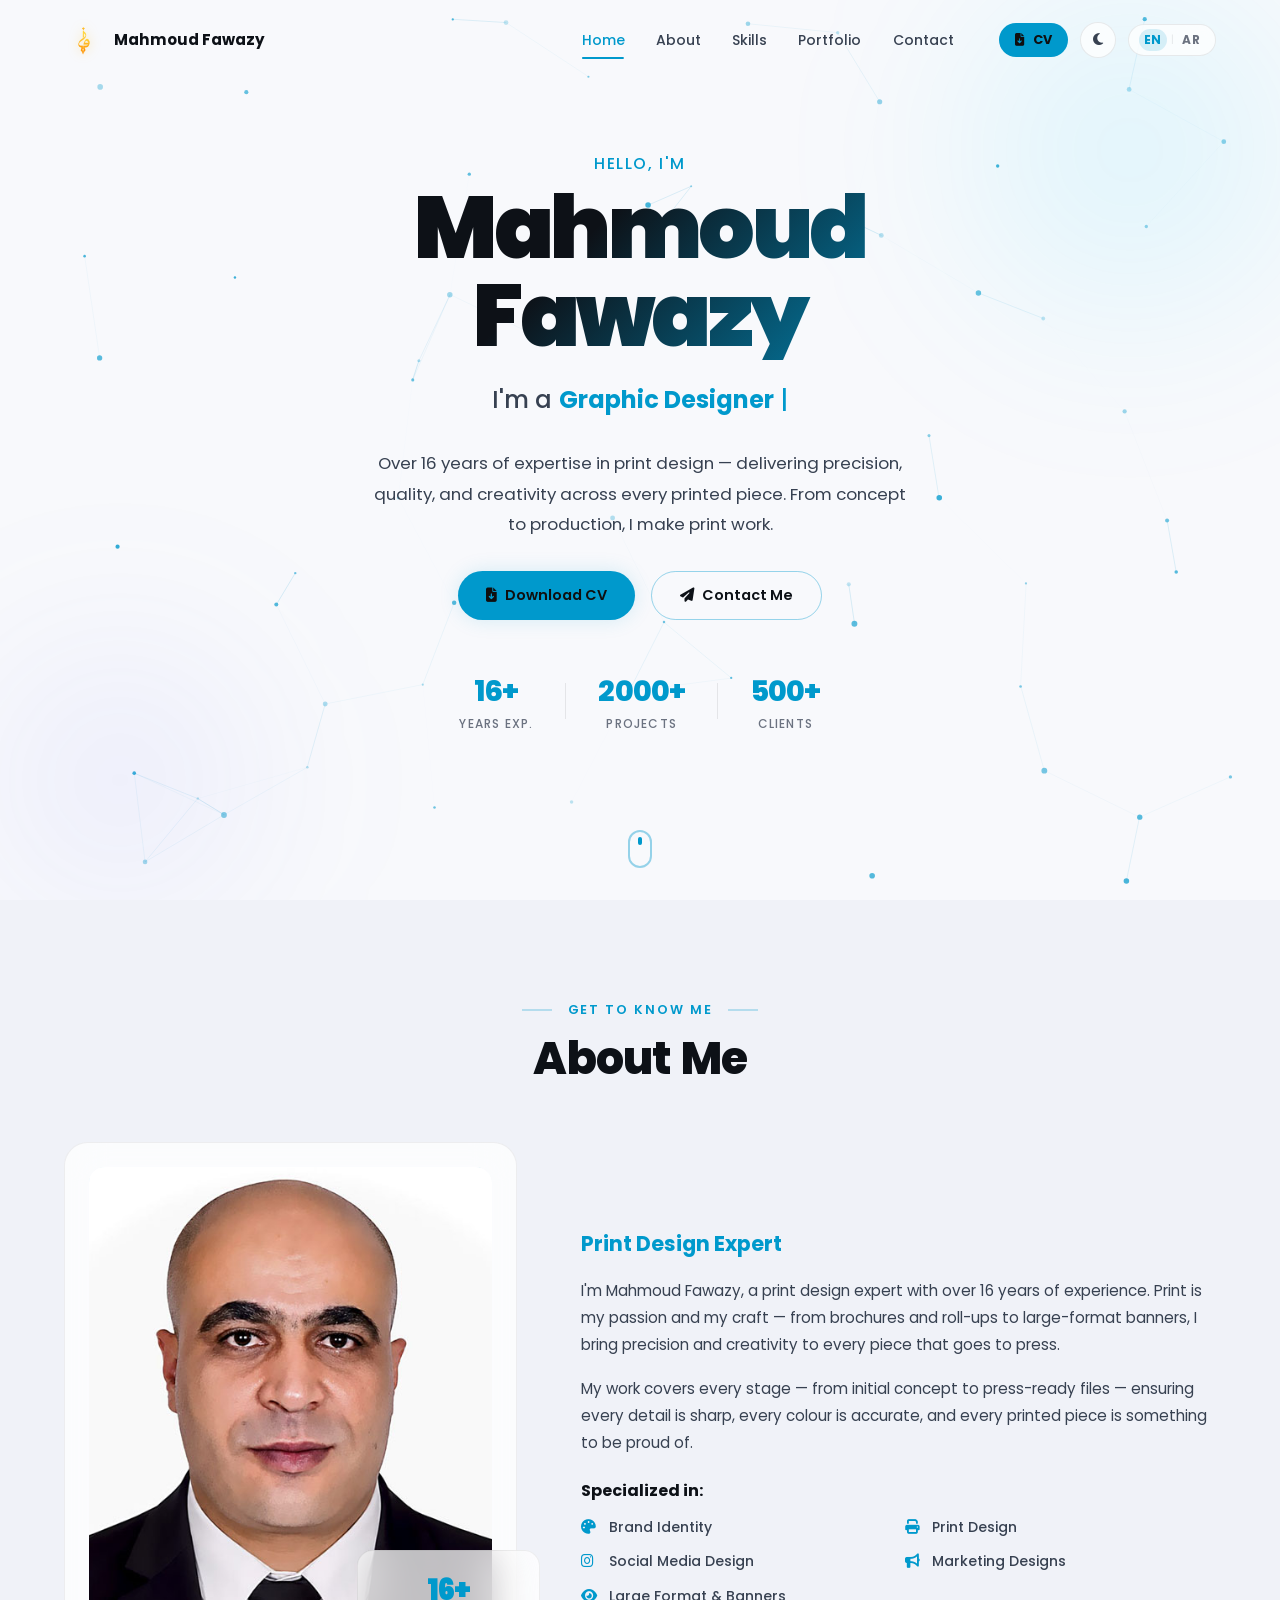
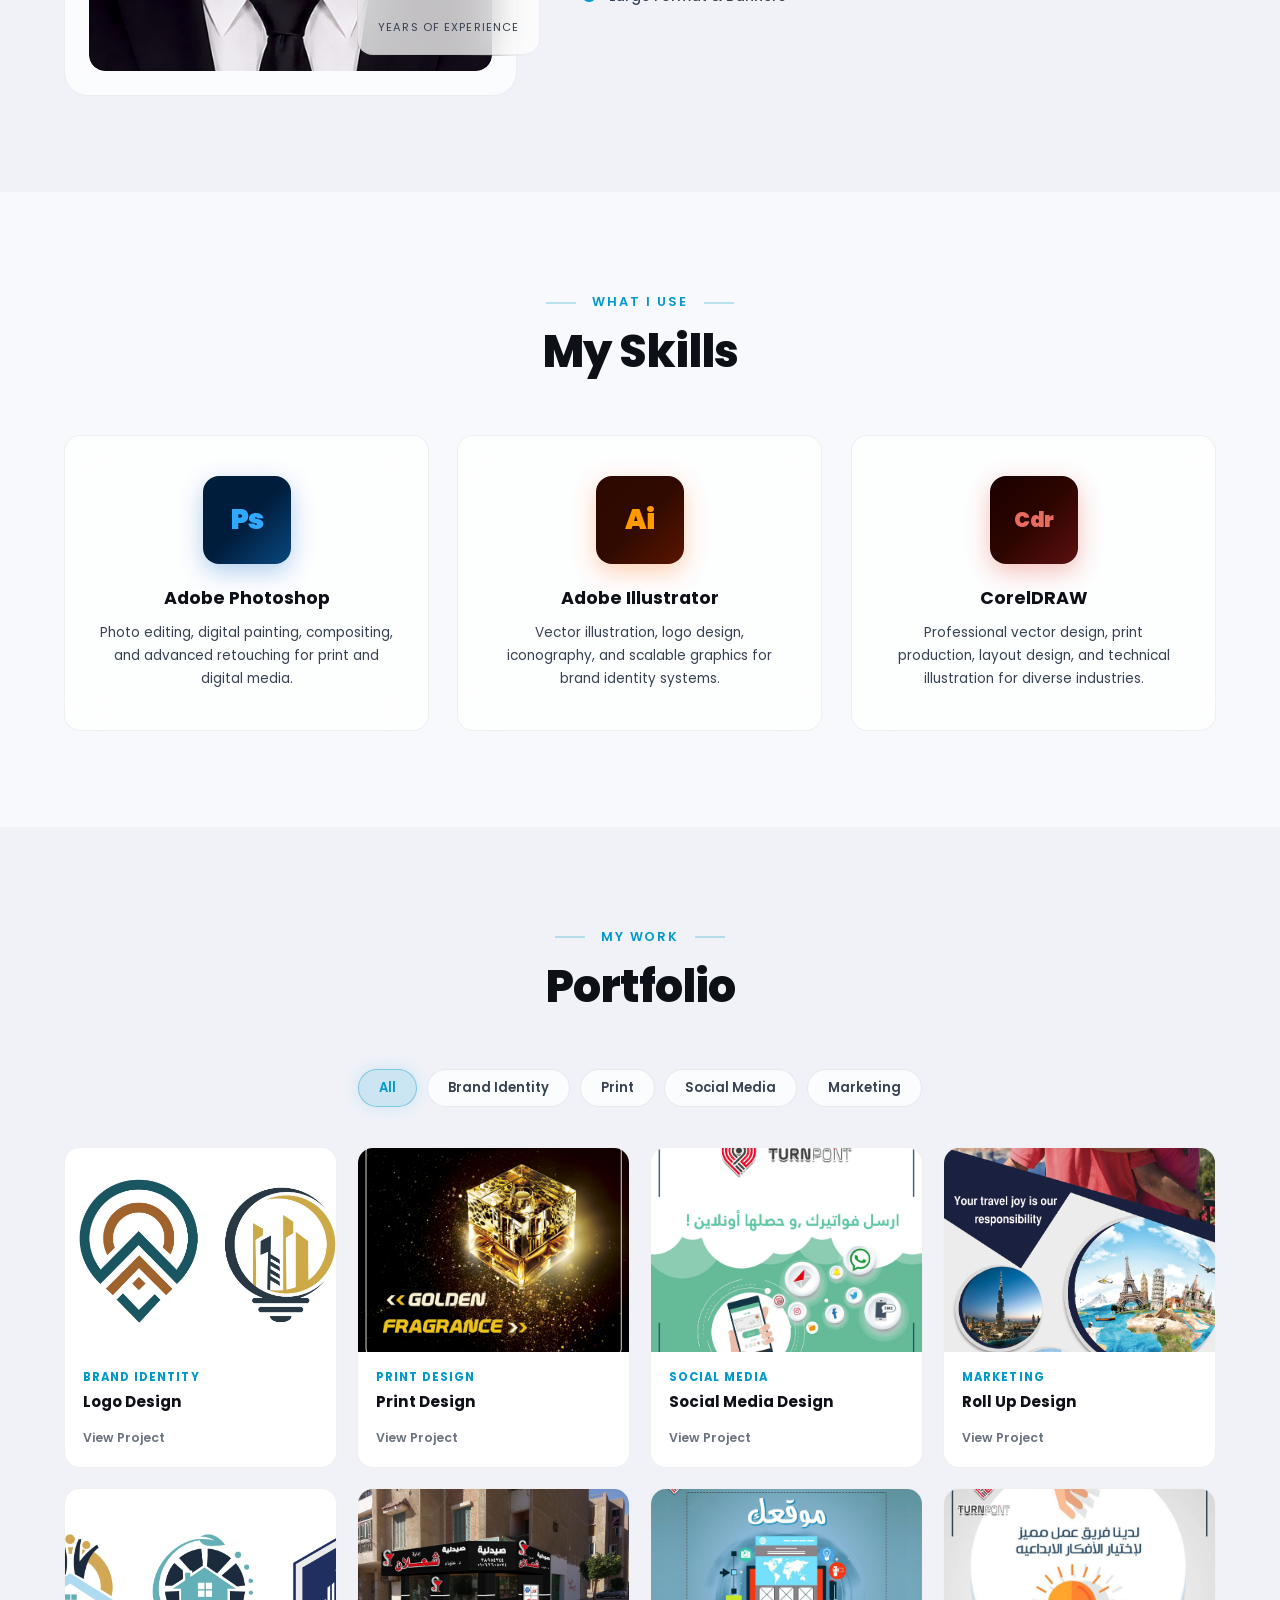
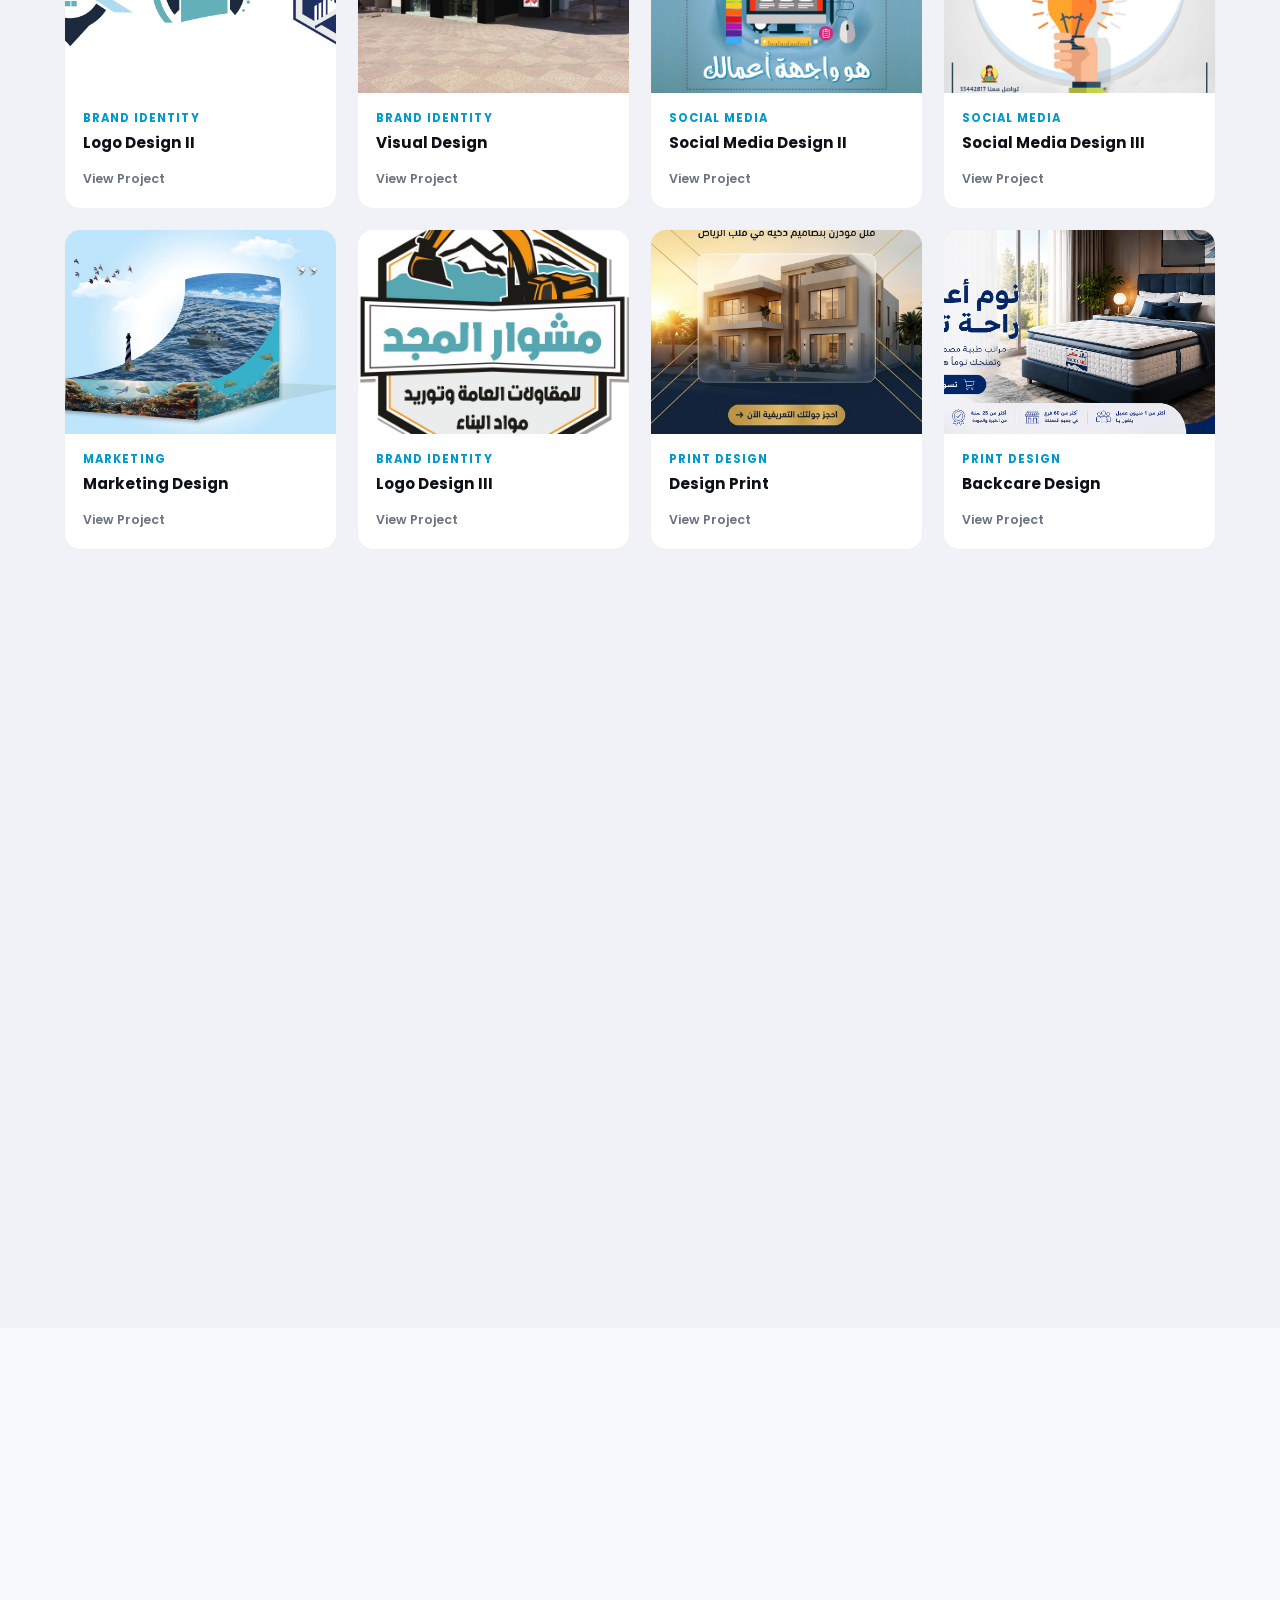
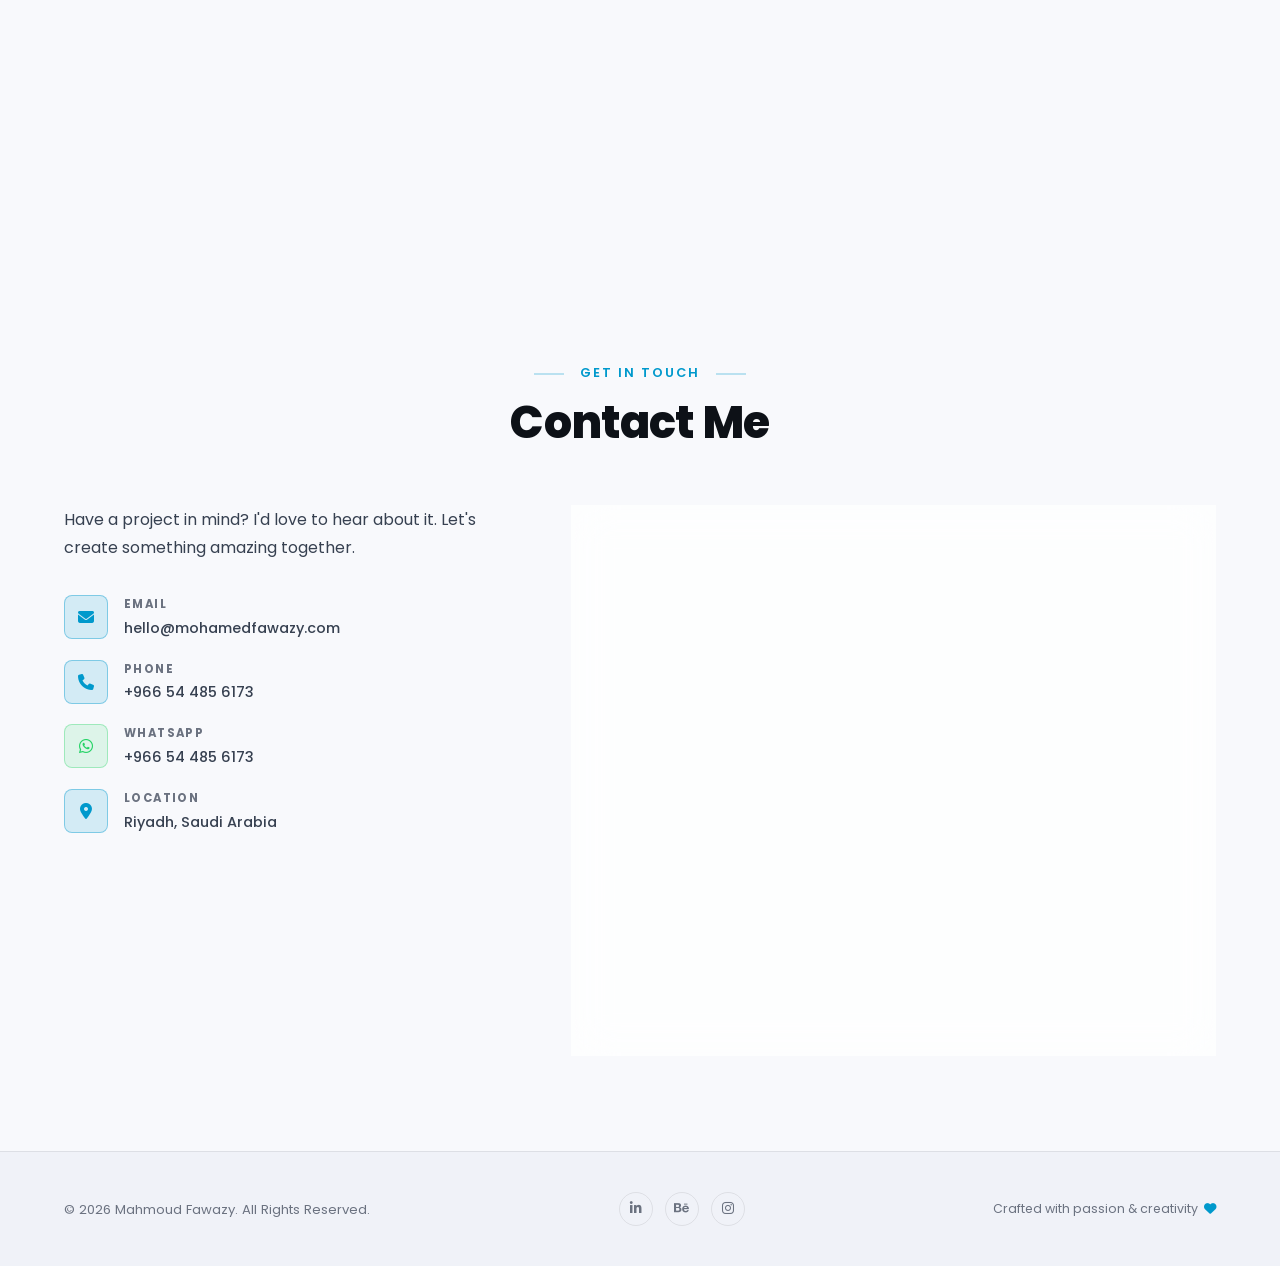
==== commit 960b1ccf: "Update replit config and clean up portfolio index html Replit-Commit-Author: Agent" ====
--- a/artifacts/portfolio/index.html
+++ b/artifacts/portfolio/index.html
@@ -460,7 +460,7 @@
             </div>
           </article>
 
-          <!-- 11: Design Print -->
+          <!-- Design Print -->
           <article class="portfolio-card reveal-up" style="--delay: 0.1s" data-category="print" aria-label="Project: Design Print">
             <div class="portfolio-img" style="--grad: linear-gradient(135deg, #FF6B6B 0%, #FF8E53 100%)">
               <img src="assets/portfolio/design%20print.jpg" alt="Design Print" loading="lazy" />
@@ -473,548 +473,98 @@
             </div>
           </article>
 
-          <!-- 12-18: Backcare Design Series -->
-          <article class="portfolio-card reveal-up" style="--delay: 0.15s" data-category="print" aria-label="Project: Backcare Design I">
-            <div class="portfolio-img" style="--grad: linear-gradient(135deg, #10B981 0%, #06B6D4 100%)">
-              <img src="assets/portfolio/1%20backcare%20design.png" alt="Backcare Design I" loading="lazy" />
+          <!-- Backcare Design — 7 images -->
+          <article class="portfolio-card portfolio-group reveal-up" style="--delay: 0.15s" data-category="print"
+            data-group='[{"src":"assets/portfolio/1%20backcare%20design.png","alt":"Backcare Design 1"},{"src":"assets/portfolio/2%20backcare%20design.png","alt":"Backcare Design 2"},{"src":"assets/portfolio/3%20backcare%20design.png","alt":"Backcare Design 3"},{"src":"assets/portfolio/4%20backcare%20design.png","alt":"Backcare Design 4"},{"src":"assets/portfolio/5%20backcare%20design.png","alt":"Backcare Design 5"},{"src":"assets/portfolio/6%20backcare%20design.png","alt":"Backcare Design 6"},{"src":"assets/portfolio/7%20backcare%20design.png","alt":"Backcare Design 7"}]'
+            aria-label="Project: Backcare Design">
+            <div class="portfolio-img" style="--grad: linear-gradient(135deg, #A855F7 0%, #3B82F6 100%)">
+              <img src="assets/portfolio/1%20backcare%20design.png" alt="Backcare Design" loading="lazy" />
               <div class="portfolio-img-overlay"><i class="fa-solid fa-magnifying-glass" aria-hidden="true"></i></div>
+              <span class="group-badge"><i class="fa-solid fa-images"></i> 7</span>
             </div>
             <div class="portfolio-info">
               <span class="portfolio-category" data-i18n="catPrint">Print Design</span>
-              <h3 class="portfolio-title" data-i18n="proj12Title">Backcare Design I</h3>
-              <a href="#" class="btn-view ripple" data-i18n="viewProject">View Project <i class="fa-solid fa-arrow-right" aria-hidden="true"></i></a>
-            </div>
-          </article>
-
-          <article class="portfolio-card reveal-up" style="--delay: 0.2s" data-category="print" aria-label="Project: Backcare Design II">
-            <div class="portfolio-img" style="--grad: linear-gradient(135deg, #6366F1 0%, #00D4FF 100%)">
-              <img src="assets/portfolio/2%20backcare%20design.png" alt="Backcare Design II" loading="lazy" />
+              <h3 class="portfolio-title">Backcare Design</h3>
+              <a href="#" class="btn-view ripple" data-i18n="viewProject">View Project <i class="fa-solid fa-arrow-right" aria-hidden="true"></i></a>
+            </div>
+          </article>
+
+          <!-- Facade 3D Design — 8 images -->
+          <article class="portfolio-card portfolio-group reveal-up" style="--delay: 0.2s" data-category="brand"
+            data-group='[{"src":"assets/portfolio/1%20facade%20designs%203D.JPG","alt":"Facade 3D 1"},{"src":"assets/portfolio/2%20facade%20designs%203D.jpg","alt":"Facade 3D 2"},{"src":"assets/portfolio/3%20facade%20designs%203D.jpg","alt":"Facade 3D 3"},{"src":"assets/portfolio/4%20facade%20designs%203D.jpg","alt":"Facade 3D 4"},{"src":"assets/portfolio/5%20facade%20designs%203D.jpg","alt":"Facade 3D 5"},{"src":"assets/portfolio/6%20facade%20designs%203D.jpg","alt":"Facade 3D 6"},{"src":"assets/portfolio/7%20facade%20designs%203D.jpg","alt":"Facade 3D 7"},{"src":"assets/portfolio/8%20facade%20designs%203D.jpg","alt":"Facade 3D 8"}]'
+            aria-label="Project: Facade 3D Design">
+            <div class="portfolio-img" style="--grad: linear-gradient(135deg, #00D4FF 0%, #0047ff 100%)">
+              <img src="assets/portfolio/1%20facade%20designs%203D.JPG" alt="Facade 3D Design" loading="lazy" />
               <div class="portfolio-img-overlay"><i class="fa-solid fa-magnifying-glass" aria-hidden="true"></i></div>
-            </div>
-            <div class="portfolio-info">
-              <span class="portfolio-category" data-i18n="catPrint">Print Design</span>
-              <h3 class="portfolio-title" data-i18n="proj13Title">Backcare Design II</h3>
-              <a href="#" class="btn-view ripple" data-i18n="viewProject">View Project <i class="fa-solid fa-arrow-right" aria-hidden="true"></i></a>
-            </div>
-          </article>
-
-          <article class="portfolio-card reveal-up" style="--delay: 0.25s" data-category="print" aria-label="Project: Backcare Design III">
-            <div class="portfolio-img" style="--grad: linear-gradient(135deg, #F59E0B 0%, #EF4444 100%)">
-              <img src="assets/portfolio/3%20backcare%20design.png" alt="Backcare Design III" loading="lazy" />
+              <span class="group-badge"><i class="fa-solid fa-images"></i> 8</span>
+            </div>
+            <div class="portfolio-info">
+              <span class="portfolio-category" data-i18n="catBrand">Brand Identity</span>
+              <h3 class="portfolio-title">Facade 3D Design</h3>
+              <a href="#" class="btn-view ripple" data-i18n="viewProject">View Project <i class="fa-solid fa-arrow-right" aria-hidden="true"></i></a>
+            </div>
+          </article>
+
+          <!-- Othaim Design — 5 images -->
+          <article class="portfolio-card portfolio-group reveal-up" style="--delay: 0.25s" data-category="marketing"
+            data-group='[{"src":"assets/portfolio/1%20othaim%20design.png","alt":"Othaim Design 1"},{"src":"assets/portfolio/2%20othaim%20design.png","alt":"Othaim Design 2"},{"src":"assets/portfolio/3%20othaim%20design.png","alt":"Othaim Design 3"},{"src":"assets/portfolio/4%20othaim%20design.png","alt":"Othaim Design 4"},{"src":"assets/portfolio/5%20othaim%20design.png","alt":"Othaim Design 5"}]'
+            aria-label="Project: Othaim Design">
+            <div class="portfolio-img" style="--grad: linear-gradient(135deg, #10B981 0%, #F59E0B 100%)">
+              <img src="assets/portfolio/1%20othaim%20design.png" alt="Othaim Design" loading="lazy" />
               <div class="portfolio-img-overlay"><i class="fa-solid fa-magnifying-glass" aria-hidden="true"></i></div>
-            </div>
-            <div class="portfolio-info">
-              <span class="portfolio-category" data-i18n="catPrint">Print Design</span>
-              <h3 class="portfolio-title" data-i18n="proj14Title">Backcare Design III</h3>
-              <a href="#" class="btn-view ripple" data-i18n="viewProject">View Project <i class="fa-solid fa-arrow-right" aria-hidden="true"></i></a>
-            </div>
-          </article>
-
-          <article class="portfolio-card reveal-up" style="--delay: 0.3s" data-category="print" aria-label="Project: Backcare Design IV">
+              <span class="group-badge"><i class="fa-solid fa-images"></i> 5</span>
+            </div>
+            <div class="portfolio-info">
+              <span class="portfolio-category" data-i18n="catMarketing">Marketing</span>
+              <h3 class="portfolio-title">Othaim Design</h3>
+              <a href="#" class="btn-view ripple" data-i18n="viewProject">View Project <i class="fa-solid fa-arrow-right" aria-hidden="true"></i></a>
+            </div>
+          </article>
+
+          <!-- STC Design — 3 images -->
+          <article class="portfolio-card portfolio-group reveal-up" style="--delay: 0.3s" data-category="brand"
+            data-group='[{"src":"assets/portfolio/1%20stc%20design.png","alt":"STC Design 1"},{"src":"assets/portfolio/2%20stc%20design.png","alt":"STC Design 2"},{"src":"assets/portfolio/3%20stc%20design.png","alt":"STC Design 3"}]'
+            aria-label="Project: STC Design">
             <div class="portfolio-img" style="--grad: linear-gradient(135deg, #8B5CF6 0%, #3B82F6 100%)">
-              <img src="assets/portfolio/4%20backcare%20design.png" alt="Backcare Design IV" loading="lazy" />
+              <img src="assets/portfolio/1%20stc%20design.png" alt="STC Design" loading="lazy" />
               <div class="portfolio-img-overlay"><i class="fa-solid fa-magnifying-glass" aria-hidden="true"></i></div>
-            </div>
-            <div class="portfolio-info">
-              <span class="portfolio-category" data-i18n="catPrint">Print Design</span>
-              <h3 class="portfolio-title" data-i18n="proj15Title">Backcare Design IV</h3>
-              <a href="#" class="btn-view ripple" data-i18n="viewProject">View Project <i class="fa-solid fa-arrow-right" aria-hidden="true"></i></a>
-            </div>
-          </article>
-
-          <article class="portfolio-card reveal-up" style="--delay: 0.35s" data-category="print" aria-label="Project: Backcare Design V">
+              <span class="group-badge"><i class="fa-solid fa-images"></i> 3</span>
+            </div>
+            <div class="portfolio-info">
+              <span class="portfolio-category" data-i18n="catBrand">Brand Identity</span>
+              <h3 class="portfolio-title">STC Design</h3>
+              <a href="#" class="btn-view ripple" data-i18n="viewProject">View Project <i class="fa-solid fa-arrow-right" aria-hidden="true"></i></a>
+            </div>
+          </article>
+
+          <!-- Profile Design — 3 images -->
+          <article class="portfolio-card portfolio-group reveal-up" style="--delay: 0.35s" data-category="brand"
+            data-group='[{"src":"assets/portfolio/1%20profile%20design.jpg","alt":"Profile Design 1"},{"src":"assets/portfolio/2%20profile%20design.jpg","alt":"Profile Design 2"},{"src":"assets/portfolio/3%20profile%20design.jpg","alt":"Profile Design 3"}]'
+            aria-label="Project: Profile Design">
             <div class="portfolio-img" style="--grad: linear-gradient(135deg, #F97316 0%, #EC4899 100%)">
-              <img src="assets/portfolio/5%20backcare%20design.png" alt="Backcare Design V" loading="lazy" />
+              <img src="assets/portfolio/1%20profile%20design.jpg" alt="Profile Design" loading="lazy" />
               <div class="portfolio-img-overlay"><i class="fa-solid fa-magnifying-glass" aria-hidden="true"></i></div>
-            </div>
-            <div class="portfolio-info">
-              <span class="portfolio-category" data-i18n="catPrint">Print Design</span>
-              <h3 class="portfolio-title" data-i18n="proj16Title">Backcare Design V</h3>
-              <a href="#" class="btn-view ripple" data-i18n="viewProject">View Project <i class="fa-solid fa-arrow-right" aria-hidden="true"></i></a>
-            </div>
-          </article>
-
-          <article class="portfolio-card reveal-up" style="--delay: 0.4s" data-category="print" aria-label="Project: Backcare Design VI">
-            <div class="portfolio-img" style="--grad: linear-gradient(135deg, #14B8A6 0%, #6366F1 100%)">
-              <img src="assets/portfolio/6%20backcare%20design.png" alt="Backcare Design VI" loading="lazy" />
+              <span class="group-badge"><i class="fa-solid fa-images"></i> 3</span>
+            </div>
+            <div class="portfolio-info">
+              <span class="portfolio-category" data-i18n="catBrand">Brand Identity</span>
+              <h3 class="portfolio-title">Profile Design</h3>
+              <a href="#" class="btn-view ripple" data-i18n="viewProject">View Project <i class="fa-solid fa-arrow-right" aria-hidden="true"></i></a>
+            </div>
+          </article>
+
+          <!-- Social Media Collection — 19 images -->
+          <article class="portfolio-card portfolio-group reveal-up" style="--delay: 0.4s" data-category="social"
+            data-group='[{"src":"assets/portfolio/1%20social%20media.jpg","alt":"Social Media 1"},{"src":"assets/portfolio/2%20social%20media.jpg","alt":"Social Media 2"},{"src":"assets/portfolio/3%20social%20media.jpg","alt":"Social Media 3"},{"src":"assets/portfolio/4%20social%20media.jpg","alt":"Social Media 4"},{"src":"assets/portfolio/5%20social%20media.jpg","alt":"Social Media 5"},{"src":"assets/portfolio/6%20social%20media.jpg","alt":"Social Media 6"},{"src":"assets/portfolio/7%20social%20media.jpg","alt":"Social Media 7"},{"src":"assets/portfolio/8%20social%20media.jpg","alt":"Social Media 8"},{"src":"assets/portfolio/9%20social%20media.jpg","alt":"Social Media 9"},{"src":"assets/portfolio/10%20social%20media.jpg","alt":"Social Media 10"},{"src":"assets/portfolio/11%20social%20media.jpg","alt":"Social Media 11"},{"src":"assets/portfolio/12%20social%20media.jpg","alt":"Social Media 12"},{"src":"assets/portfolio/13%20social%20media.jpg","alt":"Social Media 13"},{"src":"assets/portfolio/14%20social%20media.jpg","alt":"Social Media 14"},{"src":"assets/portfolio/15%20social%20media.jpg","alt":"Social Media 15"},{"src":"assets/portfolio/16%20social%20media.jpg","alt":"Social Media 16"},{"src":"assets/portfolio/17%20social%20media.jpg","alt":"Social Media 17"},{"src":"assets/portfolio/18%20social%20media.jpg","alt":"Social Media 18"},{"src":"assets/portfolio/social%20media%20%2019.jpg","alt":"Social Media 19"}]'
+            aria-label="Project: Social Media Collection">
+            <div class="portfolio-img" style="--grad: linear-gradient(135deg, #A855F7 0%, #EC4899 100%)">
+              <img src="assets/portfolio/1%20social%20media.jpg" alt="Social Media Collection" loading="lazy" />
               <div class="portfolio-img-overlay"><i class="fa-solid fa-magnifying-glass" aria-hidden="true"></i></div>
-            </div>
-            <div class="portfolio-info">
-              <span class="portfolio-category" data-i18n="catPrint">Print Design</span>
-              <h3 class="portfolio-title" data-i18n="proj17Title">Backcare Design VI</h3>
-              <a href="#" class="btn-view ripple" data-i18n="viewProject">View Project <i class="fa-solid fa-arrow-right" aria-hidden="true"></i></a>
-            </div>
-          </article>
-
-          <article class="portfolio-card reveal-up" style="--delay: 0.05s" data-category="print" aria-label="Project: Backcare Design VII">
-            <div class="portfolio-img" style="--grad: linear-gradient(135deg, #A855F7 0%, #EC4899 100%)">
-              <img src="assets/portfolio/7%20backcare%20design.png" alt="Backcare Design VII" loading="lazy" />
-              <div class="portfolio-img-overlay"><i class="fa-solid fa-magnifying-glass" aria-hidden="true"></i></div>
-            </div>
-            <div class="portfolio-info">
-              <span class="portfolio-category" data-i18n="catPrint">Print Design</span>
-              <h3 class="portfolio-title" data-i18n="proj18Title">Backcare Design VII</h3>
-              <a href="#" class="btn-view ripple" data-i18n="viewProject">View Project <i class="fa-solid fa-arrow-right" aria-hidden="true"></i></a>
-            </div>
-          </article>
-
-          <!-- 19-26: Facade 3D Design Series -->
-          <article class="portfolio-card reveal-up" style="--delay: 0.1s" data-category="brand" aria-label="Project: Facade 3D Design I">
-            <div class="portfolio-img" style="--grad: linear-gradient(135deg, #00D4FF 0%, #0047ff 100%)">
-              <img src="assets/portfolio/1%20facade%20designs%203D.JPG" alt="Facade 3D Design I" loading="lazy" />
-              <div class="portfolio-img-overlay"><i class="fa-solid fa-magnifying-glass" aria-hidden="true"></i></div>
-            </div>
-            <div class="portfolio-info">
-              <span class="portfolio-category" data-i18n="catBrand">Brand Identity</span>
-              <h3 class="portfolio-title" data-i18n="proj19Title">Facade 3D Design I</h3>
-              <a href="#" class="btn-view ripple" data-i18n="viewProject">View Project <i class="fa-solid fa-arrow-right" aria-hidden="true"></i></a>
-            </div>
-          </article>
-
-          <article class="portfolio-card reveal-up" style="--delay: 0.15s" data-category="brand" aria-label="Project: Facade 3D Design II">
-            <div class="portfolio-img" style="--grad: linear-gradient(135deg, #10B981 0%, #06B6D4 100%)">
-              <img src="assets/portfolio/2%20facade%20designs%203D.jpg" alt="Facade 3D Design II" loading="lazy" />
-              <div class="portfolio-img-overlay"><i class="fa-solid fa-magnifying-glass" aria-hidden="true"></i></div>
-            </div>
-            <div class="portfolio-info">
-              <span class="portfolio-category" data-i18n="catBrand">Brand Identity</span>
-              <h3 class="portfolio-title" data-i18n="proj20Title">Facade 3D Design II</h3>
-              <a href="#" class="btn-view ripple" data-i18n="viewProject">View Project <i class="fa-solid fa-arrow-right" aria-hidden="true"></i></a>
-            </div>
-          </article>
-
-          <article class="portfolio-card reveal-up" style="--delay: 0.2s" data-category="brand" aria-label="Project: Facade 3D Design III">
-            <div class="portfolio-img" style="--grad: linear-gradient(135deg, #F59E0B 0%, #EF4444 100%)">
-              <img src="assets/portfolio/3%20facade%20designs%203D.jpg" alt="Facade 3D Design III" loading="lazy" />
-              <div class="portfolio-img-overlay"><i class="fa-solid fa-magnifying-glass" aria-hidden="true"></i></div>
-            </div>
-            <div class="portfolio-info">
-              <span class="portfolio-category" data-i18n="catBrand">Brand Identity</span>
-              <h3 class="portfolio-title" data-i18n="proj21Title">Facade 3D Design III</h3>
-              <a href="#" class="btn-view ripple" data-i18n="viewProject">View Project <i class="fa-solid fa-arrow-right" aria-hidden="true"></i></a>
-            </div>
-          </article>
-
-          <article class="portfolio-card reveal-up" style="--delay: 0.25s" data-category="brand" aria-label="Project: Facade 3D Design IV">
-            <div class="portfolio-img" style="--grad: linear-gradient(135deg, #6366F1 0%, #00D4FF 100%)">
-              <img src="assets/portfolio/4%20facade%20designs%203D.jpg" alt="Facade 3D Design IV" loading="lazy" />
-              <div class="portfolio-img-overlay"><i class="fa-solid fa-magnifying-glass" aria-hidden="true"></i></div>
-            </div>
-            <div class="portfolio-info">
-              <span class="portfolio-category" data-i18n="catBrand">Brand Identity</span>
-              <h3 class="portfolio-title" data-i18n="proj22Title">Facade 3D Design IV</h3>
-              <a href="#" class="btn-view ripple" data-i18n="viewProject">View Project <i class="fa-solid fa-arrow-right" aria-hidden="true"></i></a>
-            </div>
-          </article>
-
-          <article class="portfolio-card reveal-up" style="--delay: 0.3s" data-category="brand" aria-label="Project: Facade 3D Design V">
-            <div class="portfolio-img" style="--grad: linear-gradient(135deg, #8B5CF6 0%, #3B82F6 100%)">
-              <img src="assets/portfolio/5%20facade%20designs%203D.jpg" alt="Facade 3D Design V" loading="lazy" />
-              <div class="portfolio-img-overlay"><i class="fa-solid fa-magnifying-glass" aria-hidden="true"></i></div>
-            </div>
-            <div class="portfolio-info">
-              <span class="portfolio-category" data-i18n="catBrand">Brand Identity</span>
-              <h3 class="portfolio-title" data-i18n="proj23Title">Facade 3D Design V</h3>
-              <a href="#" class="btn-view ripple" data-i18n="viewProject">View Project <i class="fa-solid fa-arrow-right" aria-hidden="true"></i></a>
-            </div>
-          </article>
-
-          <article class="portfolio-card reveal-up" style="--delay: 0.35s" data-category="brand" aria-label="Project: Facade 3D Design VI">
-            <div class="portfolio-img" style="--grad: linear-gradient(135deg, #F97316 0%, #EC4899 100%)">
-              <img src="assets/portfolio/6%20facade%20designs%203D.jpg" alt="Facade 3D Design VI" loading="lazy" />
-              <div class="portfolio-img-overlay"><i class="fa-solid fa-magnifying-glass" aria-hidden="true"></i></div>
-            </div>
-            <div class="portfolio-info">
-              <span class="portfolio-category" data-i18n="catBrand">Brand Identity</span>
-              <h3 class="portfolio-title" data-i18n="proj24Title">Facade 3D Design VI</h3>
-              <a href="#" class="btn-view ripple" data-i18n="viewProject">View Project <i class="fa-solid fa-arrow-right" aria-hidden="true"></i></a>
-            </div>
-          </article>
-
-          <article class="portfolio-card reveal-up" style="--delay: 0.4s" data-category="brand" aria-label="Project: Facade 3D Design VII">
-            <div class="portfolio-img" style="--grad: linear-gradient(135deg, #14B8A6 0%, #6366F1 100%)">
-              <img src="assets/portfolio/7%20facade%20designs%203D.jpg" alt="Facade 3D Design VII" loading="lazy" />
-              <div class="portfolio-img-overlay"><i class="fa-solid fa-magnifying-glass" aria-hidden="true"></i></div>
-            </div>
-            <div class="portfolio-info">
-              <span class="portfolio-category" data-i18n="catBrand">Brand Identity</span>
-              <h3 class="portfolio-title" data-i18n="proj25Title">Facade 3D Design VII</h3>
-              <a href="#" class="btn-view ripple" data-i18n="viewProject">View Project <i class="fa-solid fa-arrow-right" aria-hidden="true"></i></a>
-            </div>
-          </article>
-
-          <article class="portfolio-card reveal-up" style="--delay: 0.05s" data-category="brand" aria-label="Project: Facade 3D Design VIII">
-            <div class="portfolio-img" style="--grad: linear-gradient(135deg, #A855F7 0%, #EC4899 100%)">
-              <img src="assets/portfolio/8%20facade%20designs%203D.jpg" alt="Facade 3D Design VIII" loading="lazy" />
-              <div class="portfolio-img-overlay"><i class="fa-solid fa-magnifying-glass" aria-hidden="true"></i></div>
-            </div>
-            <div class="portfolio-info">
-              <span class="portfolio-category" data-i18n="catBrand">Brand Identity</span>
-              <h3 class="portfolio-title" data-i18n="proj26Title">Facade 3D Design VIII</h3>
-              <a href="#" class="btn-view ripple" data-i18n="viewProject">View Project <i class="fa-solid fa-arrow-right" aria-hidden="true"></i></a>
-            </div>
-          </article>
-
-          <!-- 27-31: Othaim Design Series -->
-          <article class="portfolio-card reveal-up" style="--delay: 0.1s" data-category="marketing" aria-label="Project: Othaim Design I">
-            <div class="portfolio-img" style="--grad: linear-gradient(135deg, #00D4FF 0%, #0047ff 100%)">
-              <img src="assets/portfolio/1%20othaim%20design.png" alt="Othaim Design I" loading="lazy" />
-              <div class="portfolio-img-overlay"><i class="fa-solid fa-magnifying-glass" aria-hidden="true"></i></div>
-            </div>
-            <div class="portfolio-info">
-              <span class="portfolio-category" data-i18n="catMarketing">Marketing</span>
-              <h3 class="portfolio-title" data-i18n="proj27Title">Othaim Design I</h3>
-              <a href="#" class="btn-view ripple" data-i18n="viewProject">View Project <i class="fa-solid fa-arrow-right" aria-hidden="true"></i></a>
-            </div>
-          </article>
-
-          <article class="portfolio-card reveal-up" style="--delay: 0.15s" data-category="marketing" aria-label="Project: Othaim Design II">
-            <div class="portfolio-img" style="--grad: linear-gradient(135deg, #FF6B6B 0%, #FF8E53 100%)">
-              <img src="assets/portfolio/2%20othaim%20design.png" alt="Othaim Design II" loading="lazy" />
-              <div class="portfolio-img-overlay"><i class="fa-solid fa-magnifying-glass" aria-hidden="true"></i></div>
-            </div>
-            <div class="portfolio-info">
-              <span class="portfolio-category" data-i18n="catMarketing">Marketing</span>
-              <h3 class="portfolio-title" data-i18n="proj28Title">Othaim Design II</h3>
-              <a href="#" class="btn-view ripple" data-i18n="viewProject">View Project <i class="fa-solid fa-arrow-right" aria-hidden="true"></i></a>
-            </div>
-          </article>
-
-          <article class="portfolio-card reveal-up" style="--delay: 0.2s" data-category="marketing" aria-label="Project: Othaim Design III">
-            <div class="portfolio-img" style="--grad: linear-gradient(135deg, #10B981 0%, #06B6D4 100%)">
-              <img src="assets/portfolio/3%20othaim%20design.png" alt="Othaim Design III" loading="lazy" />
-              <div class="portfolio-img-overlay"><i class="fa-solid fa-magnifying-glass" aria-hidden="true"></i></div>
-            </div>
-            <div class="portfolio-info">
-              <span class="portfolio-category" data-i18n="catMarketing">Marketing</span>
-              <h3 class="portfolio-title" data-i18n="proj29Title">Othaim Design III</h3>
-              <a href="#" class="btn-view ripple" data-i18n="viewProject">View Project <i class="fa-solid fa-arrow-right" aria-hidden="true"></i></a>
-            </div>
-          </article>
-
-          <article class="portfolio-card reveal-up" style="--delay: 0.25s" data-category="marketing" aria-label="Project: Othaim Design IV">
-            <div class="portfolio-img" style="--grad: linear-gradient(135deg, #6366F1 0%, #00D4FF 100%)">
-              <img src="assets/portfolio/4%20othaim%20design.png" alt="Othaim Design IV" loading="lazy" />
-              <div class="portfolio-img-overlay"><i class="fa-solid fa-magnifying-glass" aria-hidden="true"></i></div>
-            </div>
-            <div class="portfolio-info">
-              <span class="portfolio-category" data-i18n="catMarketing">Marketing</span>
-              <h3 class="portfolio-title" data-i18n="proj30Title">Othaim Design IV</h3>
-              <a href="#" class="btn-view ripple" data-i18n="viewProject">View Project <i class="fa-solid fa-arrow-right" aria-hidden="true"></i></a>
-            </div>
-          </article>
-
-          <article class="portfolio-card reveal-up" style="--delay: 0.3s" data-category="marketing" aria-label="Project: Othaim Design V">
-            <div class="portfolio-img" style="--grad: linear-gradient(135deg, #F59E0B 0%, #EF4444 100%)">
-              <img src="assets/portfolio/5%20othaim%20design.png" alt="Othaim Design V" loading="lazy" />
-              <div class="portfolio-img-overlay"><i class="fa-solid fa-magnifying-glass" aria-hidden="true"></i></div>
-            </div>
-            <div class="portfolio-info">
-              <span class="portfolio-category" data-i18n="catMarketing">Marketing</span>
-              <h3 class="portfolio-title" data-i18n="proj31Title">Othaim Design V</h3>
-              <a href="#" class="btn-view ripple" data-i18n="viewProject">View Project <i class="fa-solid fa-arrow-right" aria-hidden="true"></i></a>
-            </div>
-          </article>
-
-          <!-- 32-34: STC Design Series -->
-          <article class="portfolio-card reveal-up" style="--delay: 0.35s" data-category="brand" aria-label="Project: STC Design I">
-            <div class="portfolio-img" style="--grad: linear-gradient(135deg, #8B5CF6 0%, #3B82F6 100%)">
-              <img src="assets/portfolio/1%20stc%20design.png" alt="STC Design I" loading="lazy" />
-              <div class="portfolio-img-overlay"><i class="fa-solid fa-magnifying-glass" aria-hidden="true"></i></div>
-            </div>
-            <div class="portfolio-info">
-              <span class="portfolio-category" data-i18n="catBrand">Brand Identity</span>
-              <h3 class="portfolio-title" data-i18n="proj32Title">STC Design I</h3>
-              <a href="#" class="btn-view ripple" data-i18n="viewProject">View Project <i class="fa-solid fa-arrow-right" aria-hidden="true"></i></a>
-            </div>
-          </article>
-
-          <article class="portfolio-card reveal-up" style="--delay: 0.4s" data-category="brand" aria-label="Project: STC Design II">
-            <div class="portfolio-img" style="--grad: linear-gradient(135deg, #F97316 0%, #EC4899 100%)">
-              <img src="assets/portfolio/2%20stc%20design.png" alt="STC Design II" loading="lazy" />
-              <div class="portfolio-img-overlay"><i class="fa-solid fa-magnifying-glass" aria-hidden="true"></i></div>
-            </div>
-            <div class="portfolio-info">
-              <span class="portfolio-category" data-i18n="catBrand">Brand Identity</span>
-              <h3 class="portfolio-title" data-i18n="proj33Title">STC Design II</h3>
-              <a href="#" class="btn-view ripple" data-i18n="viewProject">View Project <i class="fa-solid fa-arrow-right" aria-hidden="true"></i></a>
-            </div>
-          </article>
-
-          <article class="portfolio-card reveal-up" style="--delay: 0.05s" data-category="brand" aria-label="Project: STC Design III">
-            <div class="portfolio-img" style="--grad: linear-gradient(135deg, #14B8A6 0%, #6366F1 100%)">
-              <img src="assets/portfolio/3%20stc%20design.png" alt="STC Design III" loading="lazy" />
-              <div class="portfolio-img-overlay"><i class="fa-solid fa-magnifying-glass" aria-hidden="true"></i></div>
-            </div>
-            <div class="portfolio-info">
-              <span class="portfolio-category" data-i18n="catBrand">Brand Identity</span>
-              <h3 class="portfolio-title" data-i18n="proj34Title">STC Design III</h3>
-              <a href="#" class="btn-view ripple" data-i18n="viewProject">View Project <i class="fa-solid fa-arrow-right" aria-hidden="true"></i></a>
-            </div>
-          </article>
-
-          <!-- 35-37: Profile Design Series -->
-          <article class="portfolio-card reveal-up" style="--delay: 0.1s" data-category="brand" aria-label="Project: Profile Design I">
-            <div class="portfolio-img" style="--grad: linear-gradient(135deg, #A855F7 0%, #EC4899 100%)">
-              <img src="assets/portfolio/1%20profile%20design.jpg" alt="Profile Design I" loading="lazy" />
-              <div class="portfolio-img-overlay"><i class="fa-solid fa-magnifying-glass" aria-hidden="true"></i></div>
-            </div>
-            <div class="portfolio-info">
-              <span class="portfolio-category" data-i18n="catBrand">Brand Identity</span>
-              <h3 class="portfolio-title" data-i18n="proj35Title">Profile Design I</h3>
-              <a href="#" class="btn-view ripple" data-i18n="viewProject">View Project <i class="fa-solid fa-arrow-right" aria-hidden="true"></i></a>
-            </div>
-          </article>
-
-          <article class="portfolio-card reveal-up" style="--delay: 0.15s" data-category="brand" aria-label="Project: Profile Design II">
-            <div class="portfolio-img" style="--grad: linear-gradient(135deg, #00D4FF 0%, #7C3AED 100%)">
-              <img src="assets/portfolio/2%20profile%20design.jpg" alt="Profile Design II" loading="lazy" />
-              <div class="portfolio-img-overlay"><i class="fa-solid fa-magnifying-glass" aria-hidden="true"></i></div>
-            </div>
-            <div class="portfolio-info">
-              <span class="portfolio-category" data-i18n="catBrand">Brand Identity</span>
-              <h3 class="portfolio-title" data-i18n="proj36Title">Profile Design II</h3>
-              <a href="#" class="btn-view ripple" data-i18n="viewProject">View Project <i class="fa-solid fa-arrow-right" aria-hidden="true"></i></a>
-            </div>
-          </article>
-
-          <article class="portfolio-card reveal-up" style="--delay: 0.2s" data-category="brand" aria-label="Project: Profile Design III">
-            <div class="portfolio-img" style="--grad: linear-gradient(135deg, #10B981 0%, #06B6D4 100%)">
-              <img src="assets/portfolio/3%20profile%20design.jpg" alt="Profile Design III" loading="lazy" />
-              <div class="portfolio-img-overlay"><i class="fa-solid fa-magnifying-glass" aria-hidden="true"></i></div>
-            </div>
-            <div class="portfolio-info">
-              <span class="portfolio-category" data-i18n="catBrand">Brand Identity</span>
-              <h3 class="portfolio-title" data-i18n="proj37Title">Profile Design III</h3>
-              <a href="#" class="btn-view ripple" data-i18n="viewProject">View Project <i class="fa-solid fa-arrow-right" aria-hidden="true"></i></a>
-            </div>
-          </article>
-
-          <!-- 38-56: Social Media Series 1-19 -->
-          <article class="portfolio-card reveal-up" style="--delay: 0.25s" data-category="social" aria-label="Project: Social Media 1">
-            <div class="portfolio-img" style="--grad: linear-gradient(135deg, #F59E0B 0%, #EF4444 100%)">
-              <img src="assets/portfolio/1%20social%20media.jpg" alt="Social Media 1" loading="lazy" />
-              <div class="portfolio-img-overlay"><i class="fa-solid fa-magnifying-glass" aria-hidden="true"></i></div>
+              <span class="group-badge"><i class="fa-solid fa-images"></i> 19</span>
             </div>
             <div class="portfolio-info">
               <span class="portfolio-category" data-i18n="catSocial">Social Media</span>
-              <h3 class="portfolio-title" data-i18n="proj38Title">Social Media 1</h3>
-              <a href="#" class="btn-view ripple" data-i18n="viewProject">View Project <i class="fa-solid fa-arrow-right" aria-hidden="true"></i></a>
-            </div>
-          </article>
-
-          <article class="portfolio-card reveal-up" style="--delay: 0.3s" data-category="social" aria-label="Project: Social Media 2">
-            <div class="portfolio-img" style="--grad: linear-gradient(135deg, #6366F1 0%, #00D4FF 100%)">
-              <img src="assets/portfolio/2%20social%20media.jpg" alt="Social Media 2" loading="lazy" />
-              <div class="portfolio-img-overlay"><i class="fa-solid fa-magnifying-glass" aria-hidden="true"></i></div>
-            </div>
-            <div class="portfolio-info">
-              <span class="portfolio-category" data-i18n="catSocial">Social Media</span>
-              <h3 class="portfolio-title" data-i18n="proj39Title">Social Media 2</h3>
-              <a href="#" class="btn-view ripple" data-i18n="viewProject">View Project <i class="fa-solid fa-arrow-right" aria-hidden="true"></i></a>
-            </div>
-          </article>
-
-          <article class="portfolio-card reveal-up" style="--delay: 0.35s" data-category="social" aria-label="Project: Social Media 3">
-            <div class="portfolio-img" style="--grad: linear-gradient(135deg, #8B5CF6 0%, #3B82F6 100%)">
-              <img src="assets/portfolio/3%20social%20media.jpg" alt="Social Media 3" loading="lazy" />
-              <div class="portfolio-img-overlay"><i class="fa-solid fa-magnifying-glass" aria-hidden="true"></i></div>
-            </div>
-            <div class="portfolio-info">
-              <span class="portfolio-category" data-i18n="catSocial">Social Media</span>
-              <h3 class="portfolio-title" data-i18n="proj40Title">Social Media 3</h3>
-              <a href="#" class="btn-view ripple" data-i18n="viewProject">View Project <i class="fa-solid fa-arrow-right" aria-hidden="true"></i></a>
-            </div>
-          </article>
-
-          <article class="portfolio-card reveal-up" style="--delay: 0.4s" data-category="social" aria-label="Project: Social Media 4">
-            <div class="portfolio-img" style="--grad: linear-gradient(135deg, #F97316 0%, #EC4899 100%)">
-              <img src="assets/portfolio/4%20social%20media.jpg" alt="Social Media 4" loading="lazy" />
-              <div class="portfolio-img-overlay"><i class="fa-solid fa-magnifying-glass" aria-hidden="true"></i></div>
-            </div>
-            <div class="portfolio-info">
-              <span class="portfolio-category" data-i18n="catSocial">Social Media</span>
-              <h3 class="portfolio-title" data-i18n="proj41Title">Social Media 4</h3>
-              <a href="#" class="btn-view ripple" data-i18n="viewProject">View Project <i class="fa-solid fa-arrow-right" aria-hidden="true"></i></a>
-            </div>
-          </article>
-
-          <article class="portfolio-card reveal-up" style="--delay: 0.05s" data-category="social" aria-label="Project: Social Media 5">
-            <div class="portfolio-img" style="--grad: linear-gradient(135deg, #14B8A6 0%, #6366F1 100%)">
-              <img src="assets/portfolio/5%20social%20media.jpg" alt="Social Media 5" loading="lazy" />
-              <div class="portfolio-img-overlay"><i class="fa-solid fa-magnifying-glass" aria-hidden="true"></i></div>
-            </div>
-            <div class="portfolio-info">
-              <span class="portfolio-category" data-i18n="catSocial">Social Media</span>
-              <h3 class="portfolio-title" data-i18n="proj42Title">Social Media 5</h3>
-              <a href="#" class="btn-view ripple" data-i18n="viewProject">View Project <i class="fa-solid fa-arrow-right" aria-hidden="true"></i></a>
-            </div>
-          </article>
-
-          <article class="portfolio-card reveal-up" style="--delay: 0.1s" data-category="social" aria-label="Project: Social Media 6">
-            <div class="portfolio-img" style="--grad: linear-gradient(135deg, #A855F7 0%, #EC4899 100%)">
-              <img src="assets/portfolio/6%20social%20media.jpg" alt="Social Media 6" loading="lazy" />
-              <div class="portfolio-img-overlay"><i class="fa-solid fa-magnifying-glass" aria-hidden="true"></i></div>
-            </div>
-            <div class="portfolio-info">
-              <span class="portfolio-category" data-i18n="catSocial">Social Media</span>
-              <h3 class="portfolio-title" data-i18n="proj43Title">Social Media 6</h3>
-              <a href="#" class="btn-view ripple" data-i18n="viewProject">View Project <i class="fa-solid fa-arrow-right" aria-hidden="true"></i></a>
-            </div>
-          </article>
-
-          <article class="portfolio-card reveal-up" style="--delay: 0.15s" data-category="social" aria-label="Project: Social Media 7">
-            <div class="portfolio-img" style="--grad: linear-gradient(135deg, #00D4FF 0%, #0047ff 100%)">
-              <img src="assets/portfolio/7%20social%20media.jpg" alt="Social Media 7" loading="lazy" />
-              <div class="portfolio-img-overlay"><i class="fa-solid fa-magnifying-glass" aria-hidden="true"></i></div>
-            </div>
-            <div class="portfolio-info">
-              <span class="portfolio-category" data-i18n="catSocial">Social Media</span>
-              <h3 class="portfolio-title" data-i18n="proj44Title">Social Media 7</h3>
-              <a href="#" class="btn-view ripple" data-i18n="viewProject">View Project <i class="fa-solid fa-arrow-right" aria-hidden="true"></i></a>
-            </div>
-          </article>
-
-          <article class="portfolio-card reveal-up" style="--delay: 0.2s" data-category="social" aria-label="Project: Social Media 8">
-            <div class="portfolio-img" style="--grad: linear-gradient(135deg, #FF6B6B 0%, #FF8E53 100%)">
-              <img src="assets/portfolio/8%20social%20media.jpg" alt="Social Media 8" loading="lazy" />
-              <div class="portfolio-img-overlay"><i class="fa-solid fa-magnifying-glass" aria-hidden="true"></i></div>
-            </div>
-            <div class="portfolio-info">
-              <span class="portfolio-category" data-i18n="catSocial">Social Media</span>
-              <h3 class="portfolio-title" data-i18n="proj45Title">Social Media 8</h3>
-              <a href="#" class="btn-view ripple" data-i18n="viewProject">View Project <i class="fa-solid fa-arrow-right" aria-hidden="true"></i></a>
-            </div>
-          </article>
-
-          <article class="portfolio-card reveal-up" style="--delay: 0.25s" data-category="social" aria-label="Project: Social Media 9">
-            <div class="portfolio-img" style="--grad: linear-gradient(135deg, #10B981 0%, #06B6D4 100%)">
-              <img src="assets/portfolio/9%20social%20media.jpg" alt="Social Media 9" loading="lazy" />
-              <div class="portfolio-img-overlay"><i class="fa-solid fa-magnifying-glass" aria-hidden="true"></i></div>
-            </div>
-            <div class="portfolio-info">
-              <span class="portfolio-category" data-i18n="catSocial">Social Media</span>
-              <h3 class="portfolio-title" data-i18n="proj46Title">Social Media 9</h3>
-              <a href="#" class="btn-view ripple" data-i18n="viewProject">View Project <i class="fa-solid fa-arrow-right" aria-hidden="true"></i></a>
-            </div>
-          </article>
-
-          <article class="portfolio-card reveal-up" style="--delay: 0.3s" data-category="social" aria-label="Project: Social Media 10">
-            <div class="portfolio-img" style="--grad: linear-gradient(135deg, #6366F1 0%, #00D4FF 100%)">
-              <img src="assets/portfolio/10%20social%20media.jpg" alt="Social Media 10" loading="lazy" />
-              <div class="portfolio-img-overlay"><i class="fa-solid fa-magnifying-glass" aria-hidden="true"></i></div>
-            </div>
-            <div class="portfolio-info">
-              <span class="portfolio-category" data-i18n="catSocial">Social Media</span>
-              <h3 class="portfolio-title" data-i18n="proj47Title">Social Media 10</h3>
-              <a href="#" class="btn-view ripple" data-i18n="viewProject">View Project <i class="fa-solid fa-arrow-right" aria-hidden="true"></i></a>
-            </div>
-          </article>
-
-          <article class="portfolio-card reveal-up" style="--delay: 0.35s" data-category="social" aria-label="Project: Social Media 11">
-            <div class="portfolio-img" style="--grad: linear-gradient(135deg, #8B5CF6 0%, #3B82F6 100%)">
-              <img src="assets/portfolio/11%20social%20media.jpg" alt="Social Media 11" loading="lazy" />
-              <div class="portfolio-img-overlay"><i class="fa-solid fa-magnifying-glass" aria-hidden="true"></i></div>
-            </div>
-            <div class="portfolio-info">
-              <span class="portfolio-category" data-i18n="catSocial">Social Media</span>
-              <h3 class="portfolio-title" data-i18n="proj48Title">Social Media 11</h3>
-              <a href="#" class="btn-view ripple" data-i18n="viewProject">View Project <i class="fa-solid fa-arrow-right" aria-hidden="true"></i></a>
-            </div>
-          </article>
-
-          <article class="portfolio-card reveal-up" style="--delay: 0.4s" data-category="social" aria-label="Project: Social Media 12">
-            <div class="portfolio-img" style="--grad: linear-gradient(135deg, #F97316 0%, #EC4899 100%)">
-              <img src="assets/portfolio/12%20social%20media.jpg" alt="Social Media 12" loading="lazy" />
-              <div class="portfolio-img-overlay"><i class="fa-solid fa-magnifying-glass" aria-hidden="true"></i></div>
-            </div>
-            <div class="portfolio-info">
-              <span class="portfolio-category" data-i18n="catSocial">Social Media</span>
-              <h3 class="portfolio-title" data-i18n="proj49Title">Social Media 12</h3>
-              <a href="#" class="btn-view ripple" data-i18n="viewProject">View Project <i class="fa-solid fa-arrow-right" aria-hidden="true"></i></a>
-            </div>
-          </article>
-
-          <article class="portfolio-card reveal-up" style="--delay: 0.05s" data-category="social" aria-label="Project: Social Media 13">
-            <div class="portfolio-img" style="--grad: linear-gradient(135deg, #14B8A6 0%, #6366F1 100%)">
-              <img src="assets/portfolio/13%20social%20media.jpg" alt="Social Media 13" loading="lazy" />
-              <div class="portfolio-img-overlay"><i class="fa-solid fa-magnifying-glass" aria-hidden="true"></i></div>
-            </div>
-            <div class="portfolio-info">
-              <span class="portfolio-category" data-i18n="catSocial">Social Media</span>
-              <h3 class="portfolio-title" data-i18n="proj50Title">Social Media 13</h3>
-              <a href="#" class="btn-view ripple" data-i18n="viewProject">View Project <i class="fa-solid fa-arrow-right" aria-hidden="true"></i></a>
-            </div>
-          </article>
-
-          <article class="portfolio-card reveal-up" style="--delay: 0.1s" data-category="social" aria-label="Project: Social Media 14">
-            <div class="portfolio-img" style="--grad: linear-gradient(135deg, #A855F7 0%, #EC4899 100%)">
-              <img src="assets/portfolio/14%20social%20media.jpg" alt="Social Media 14" loading="lazy" />
-              <div class="portfolio-img-overlay"><i class="fa-solid fa-magnifying-glass" aria-hidden="true"></i></div>
-            </div>
-            <div class="portfolio-info">
-              <span class="portfolio-category" data-i18n="catSocial">Social Media</span>
-              <h3 class="portfolio-title" data-i18n="proj51Title">Social Media 14</h3>
-              <a href="#" class="btn-view ripple" data-i18n="viewProject">View Project <i class="fa-solid fa-arrow-right" aria-hidden="true"></i></a>
-            </div>
-          </article>
-
-          <article class="portfolio-card reveal-up" style="--delay: 0.15s" data-category="social" aria-label="Project: Social Media 15">
-            <div class="portfolio-img" style="--grad: linear-gradient(135deg, #00D4FF 0%, #0047ff 100%)">
-              <img src="assets/portfolio/15%20social%20media.jpg" alt="Social Media 15" loading="lazy" />
-              <div class="portfolio-img-overlay"><i class="fa-solid fa-magnifying-glass" aria-hidden="true"></i></div>
-            </div>
-            <div class="portfolio-info">
-              <span class="portfolio-category" data-i18n="catSocial">Social Media</span>
-              <h3 class="portfolio-title" data-i18n="proj52Title">Social Media 15</h3>
-              <a href="#" class="btn-view ripple" data-i18n="viewProject">View Project <i class="fa-solid fa-arrow-right" aria-hidden="true"></i></a>
-            </div>
-          </article>
-
-          <article class="portfolio-card reveal-up" style="--delay: 0.2s" data-category="social" aria-label="Project: Social Media 16">
-            <div class="portfolio-img" style="--grad: linear-gradient(135deg, #FF6B6B 0%, #FF8E53 100%)">
-              <img src="assets/portfolio/16%20social%20media.jpg" alt="Social Media 16" loading="lazy" />
-              <div class="portfolio-img-overlay"><i class="fa-solid fa-magnifying-glass" aria-hidden="true"></i></div>
-            </div>
-            <div class="portfolio-info">
-              <span class="portfolio-category" data-i18n="catSocial">Social Media</span>
-              <h3 class="portfolio-title" data-i18n="proj53Title">Social Media 16</h3>
-              <a href="#" class="btn-view ripple" data-i18n="viewProject">View Project <i class="fa-solid fa-arrow-right" aria-hidden="true"></i></a>
-            </div>
-          </article>
-
-          <article class="portfolio-card reveal-up" style="--delay: 0.25s" data-category="social" aria-label="Project: Social Media 17">
-            <div class="portfolio-img" style="--grad: linear-gradient(135deg, #10B981 0%, #06B6D4 100%)">
-              <img src="assets/portfolio/17%20social%20media.jpg" alt="Social Media 17" loading="lazy" />
-              <div class="portfolio-img-overlay"><i class="fa-solid fa-magnifying-glass" aria-hidden="true"></i></div>
-            </div>
-            <div class="portfolio-info">
-              <span class="portfolio-category" data-i18n="catSocial">Social Media</span>
-              <h3 class="portfolio-title" data-i18n="proj54Title">Social Media 17</h3>
-              <a href="#" class="btn-view ripple" data-i18n="viewProject">View Project <i class="fa-solid fa-arrow-right" aria-hidden="true"></i></a>
-            </div>
-          </article>
-
-          <article class="portfolio-card reveal-up" style="--delay: 0.3s" data-category="social" aria-label="Project: Social Media 18">
-            <div class="portfolio-img" style="--grad: linear-gradient(135deg, #6366F1 0%, #00D4FF 100%)">
-              <img src="assets/portfolio/18%20social%20media.jpg" alt="Social Media 18" loading="lazy" />
-              <div class="portfolio-img-overlay"><i class="fa-solid fa-magnifying-glass" aria-hidden="true"></i></div>
-            </div>
-            <div class="portfolio-info">
-              <span class="portfolio-category" data-i18n="catSocial">Social Media</span>
-              <h3 class="portfolio-title" data-i18n="proj55Title">Social Media 18</h3>
-              <a href="#" class="btn-view ripple" data-i18n="viewProject">View Project <i class="fa-solid fa-arrow-right" aria-hidden="true"></i></a>
-            </div>
-          </article>
-
-          <article class="portfolio-card reveal-up" style="--delay: 0.35s" data-category="social" aria-label="Project: Social Media 19">
-            <div class="portfolio-img" style="--grad: linear-gradient(135deg, #8B5CF6 0%, #3B82F6 100%)">
-              <img src="assets/portfolio/social%20media%20%2019.jpg" alt="Social Media 19" loading="lazy" />
-              <div class="portfolio-img-overlay"><i class="fa-solid fa-magnifying-glass" aria-hidden="true"></i></div>
-            </div>
-            <div class="portfolio-info">
-              <span class="portfolio-category" data-i18n="catSocial">Social Media</span>
-              <h3 class="portfolio-title" data-i18n="proj56Title">Social Media 19</h3>
+              <h3 class="portfolio-title">Social Media Collection</h3>
               <a href="#" class="btn-view ripple" data-i18n="viewProject">View Project <i class="fa-solid fa-arrow-right" aria-hidden="true"></i></a>
             </div>
           </article>
--- a/artifacts/portfolio/src/style.css
+++ b/artifacts/portfolio/src/style.css
@@ -1122,6 +1122,25 @@
   transform: scale(1);
 }
 
+/* Group badge — shows image count in corner */
+.group-badge {
+  position: absolute;
+  top: 10px;
+  right: 10px;
+  background: rgba(0, 0, 0, 0.65);
+  color: #fff;
+  font-size: 0.72rem;
+  font-weight: 600;
+  padding: 4px 9px;
+  border-radius: 20px;
+  display: flex;
+  align-items: center;
+  gap: 5px;
+  backdrop-filter: blur(4px);
+  pointer-events: none;
+  z-index: 2;
+}
+
 .portfolio-info {
   padding: 1rem 1.1rem 1.1rem;
 }
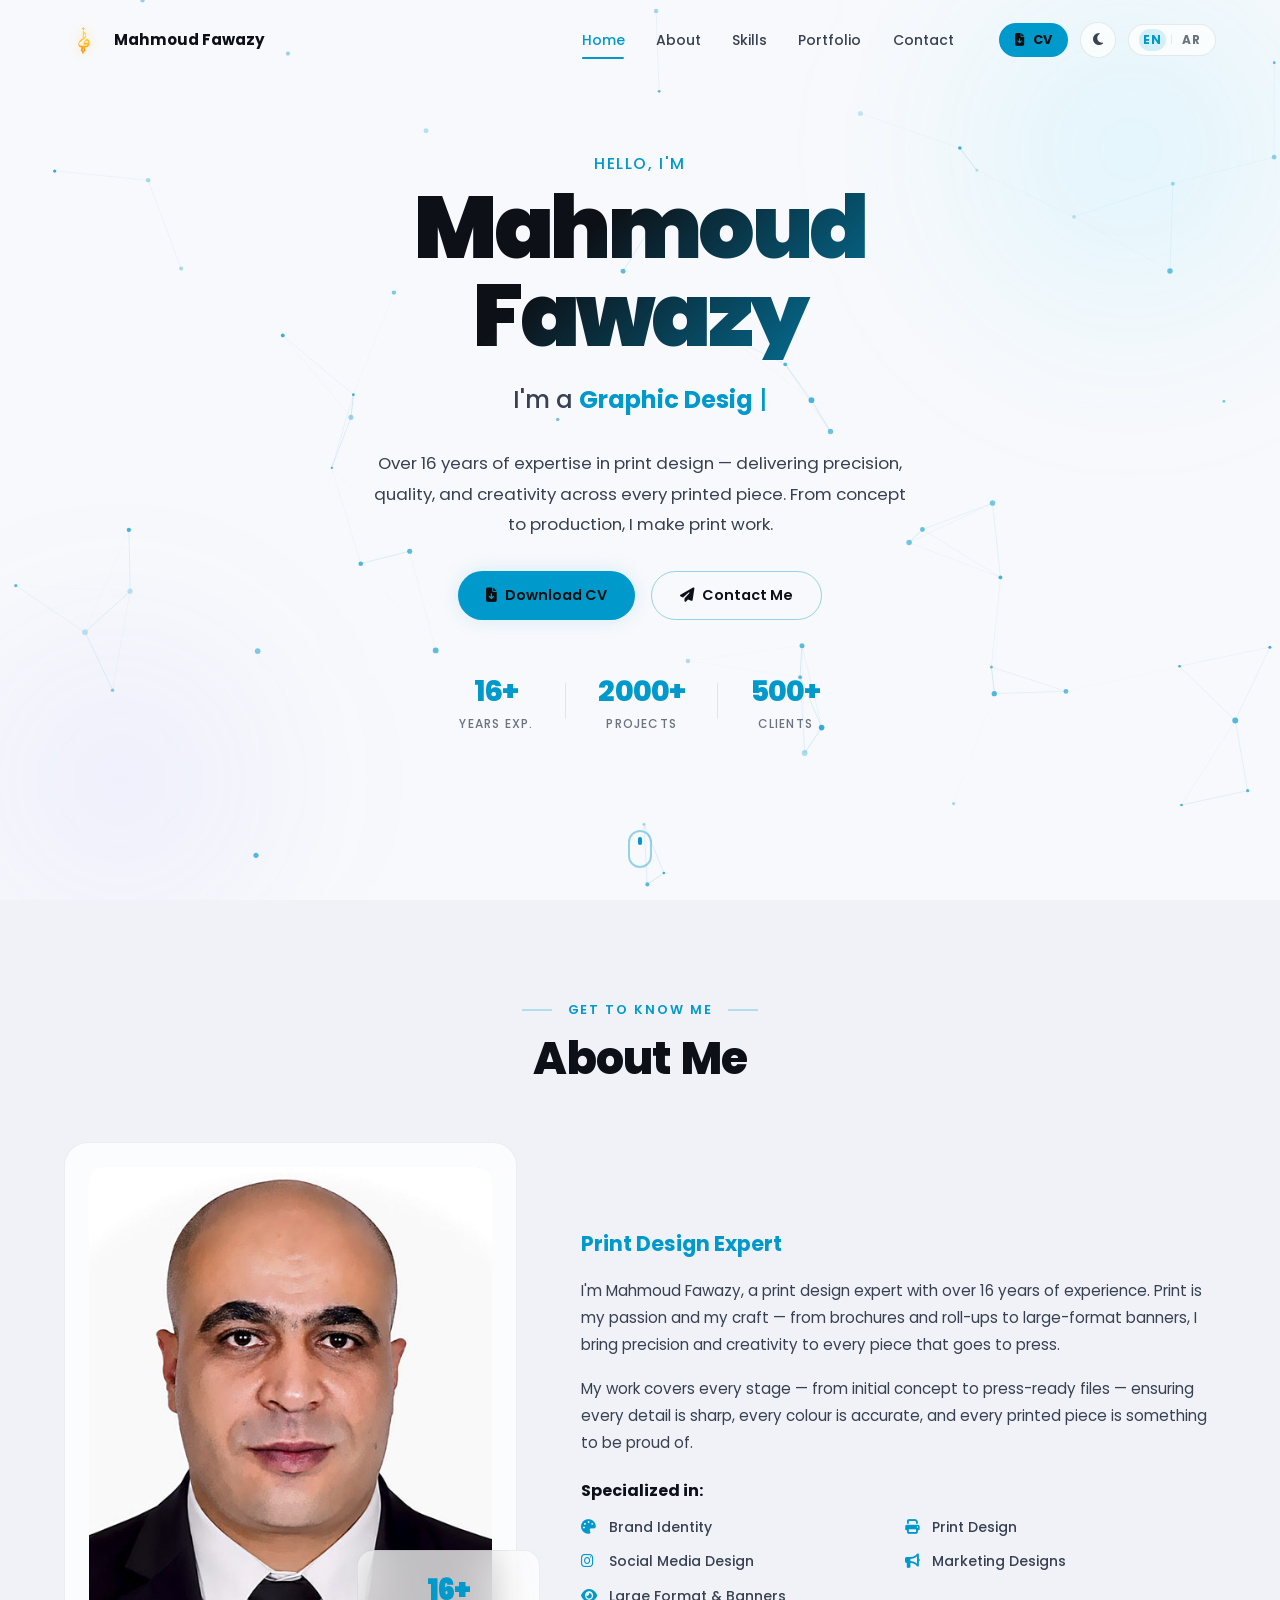
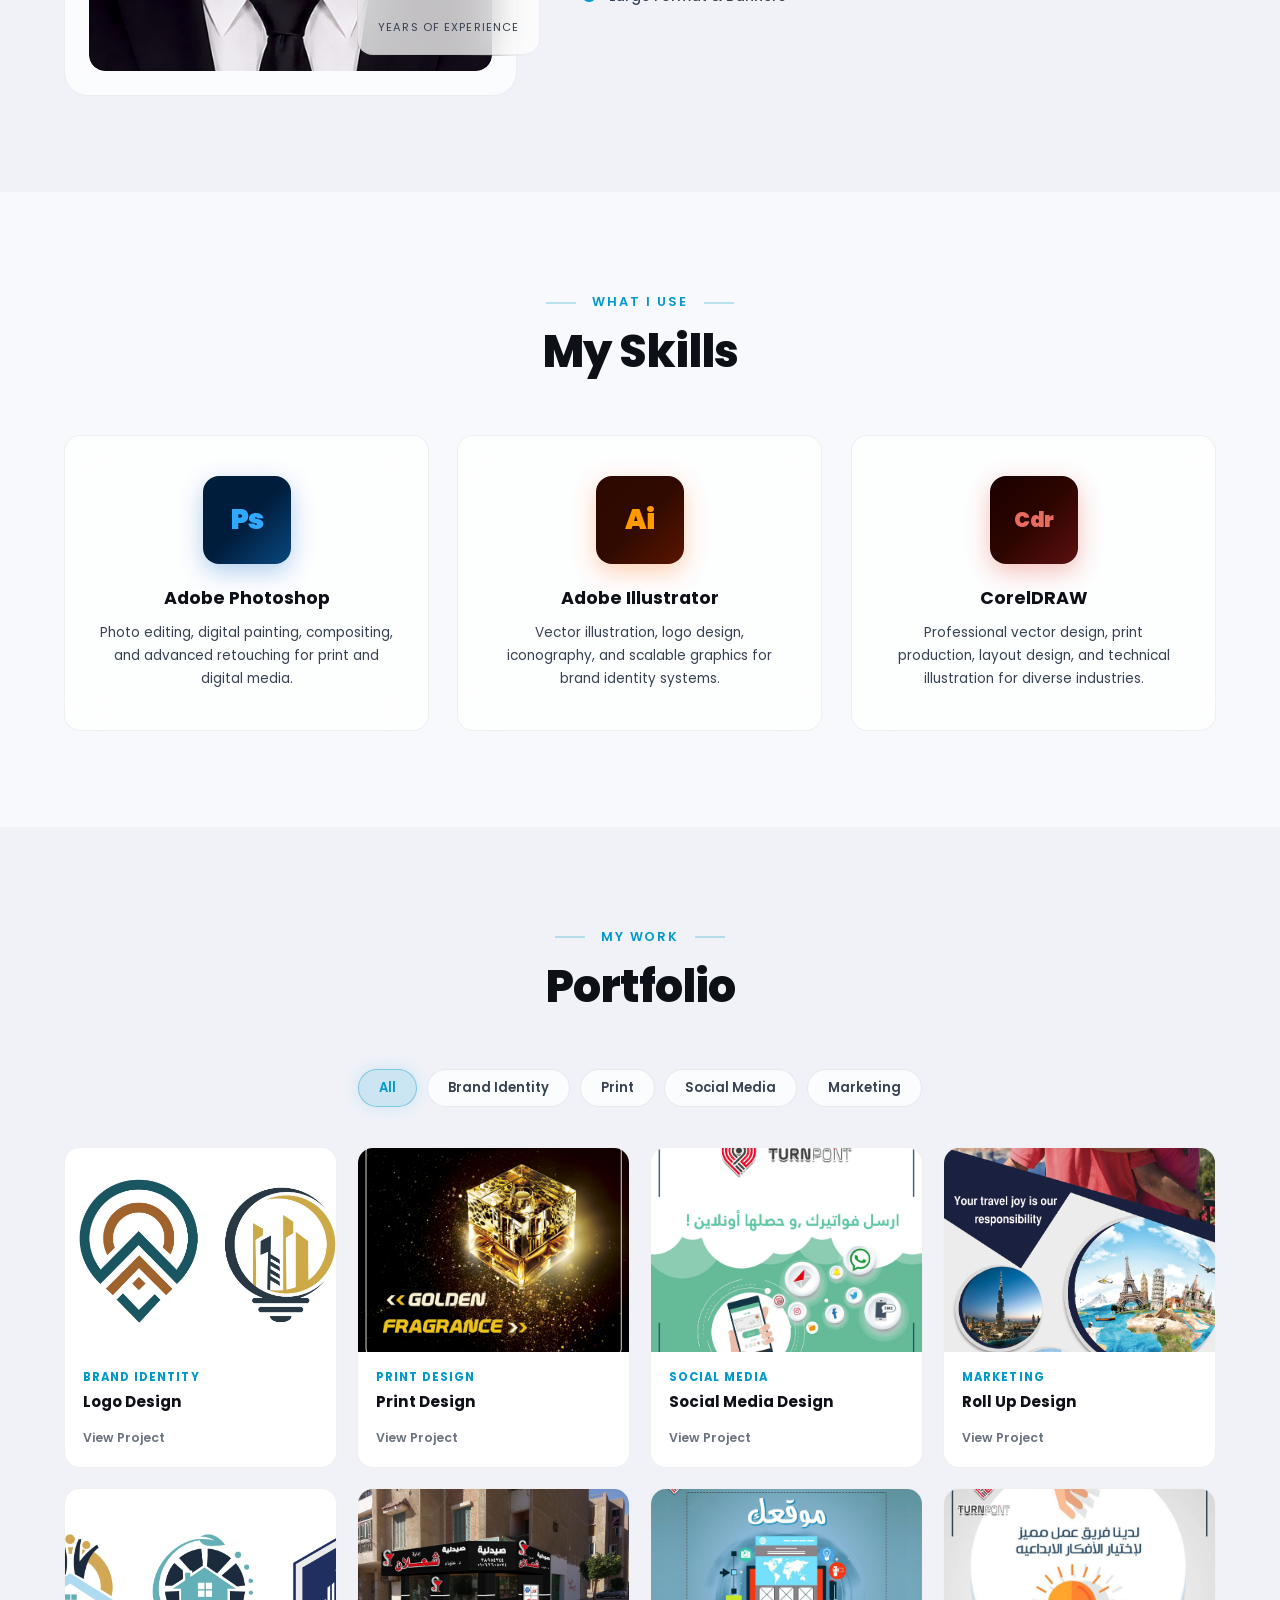
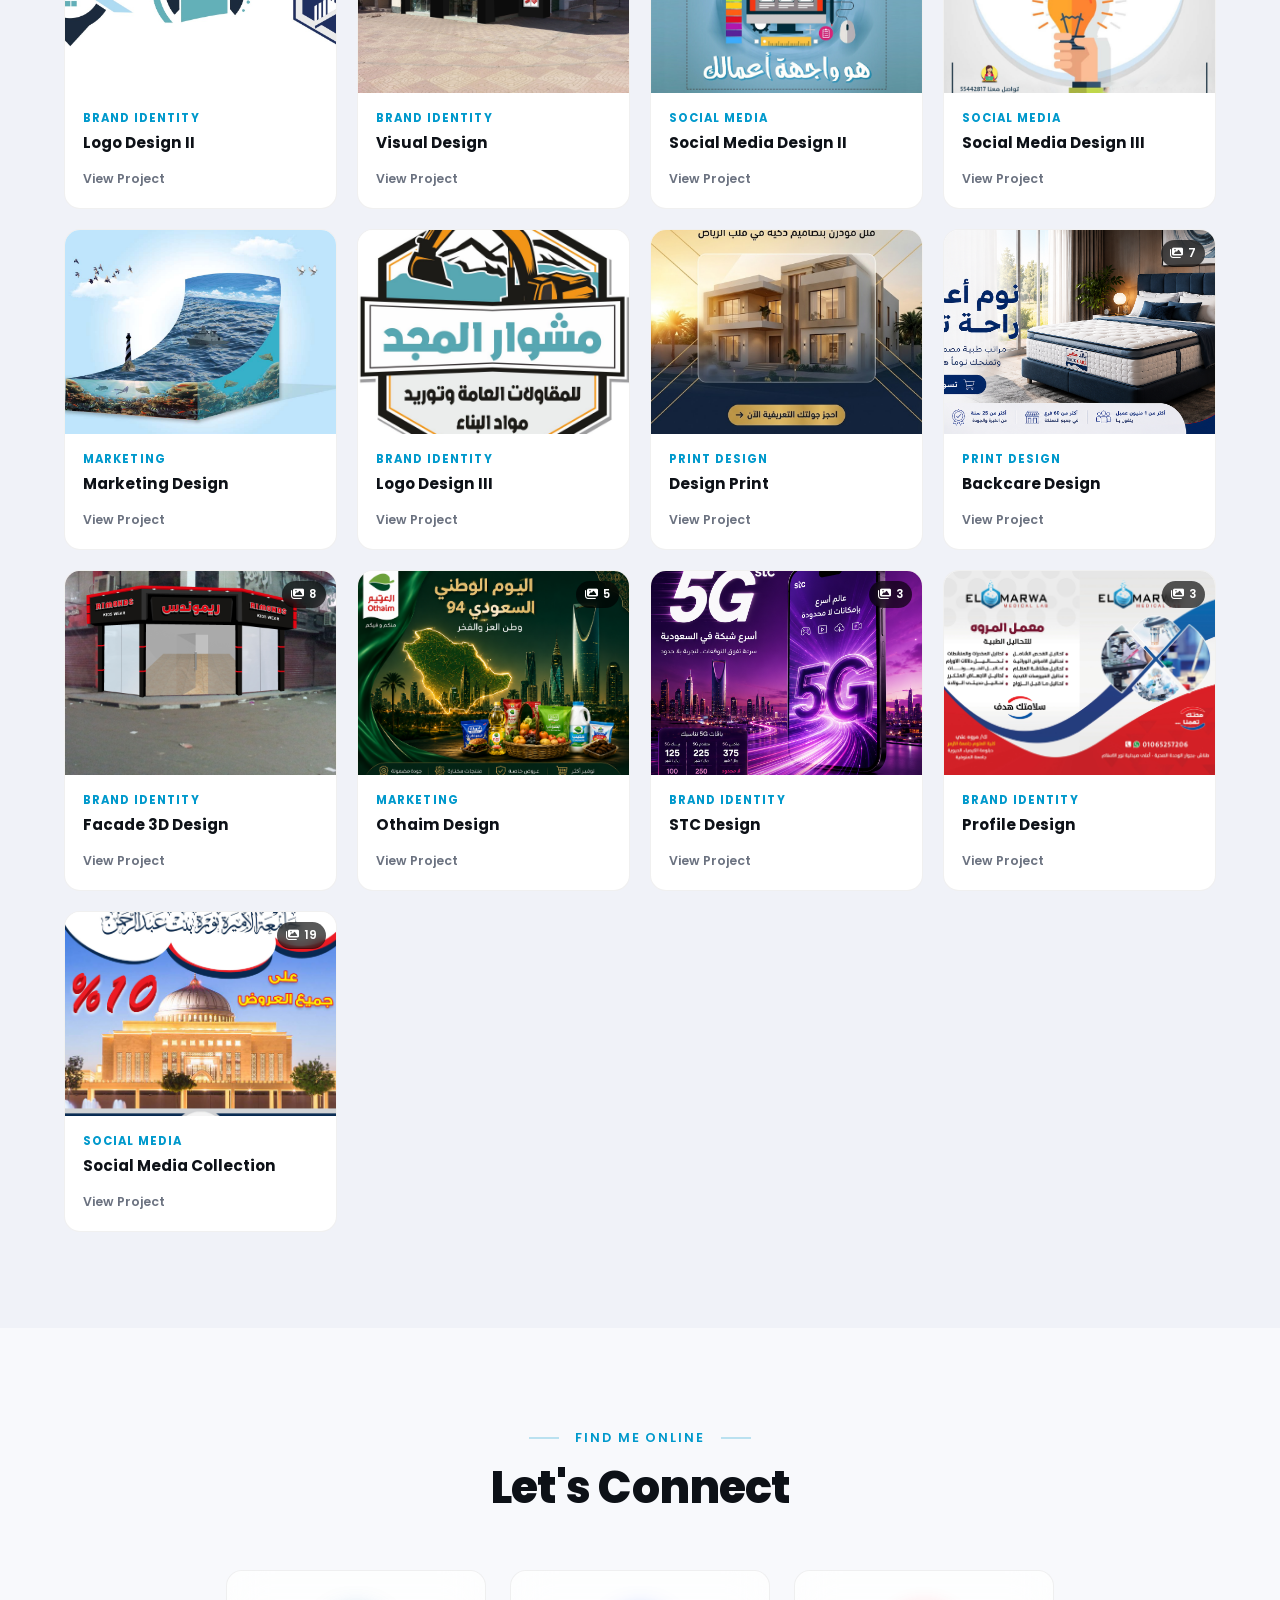
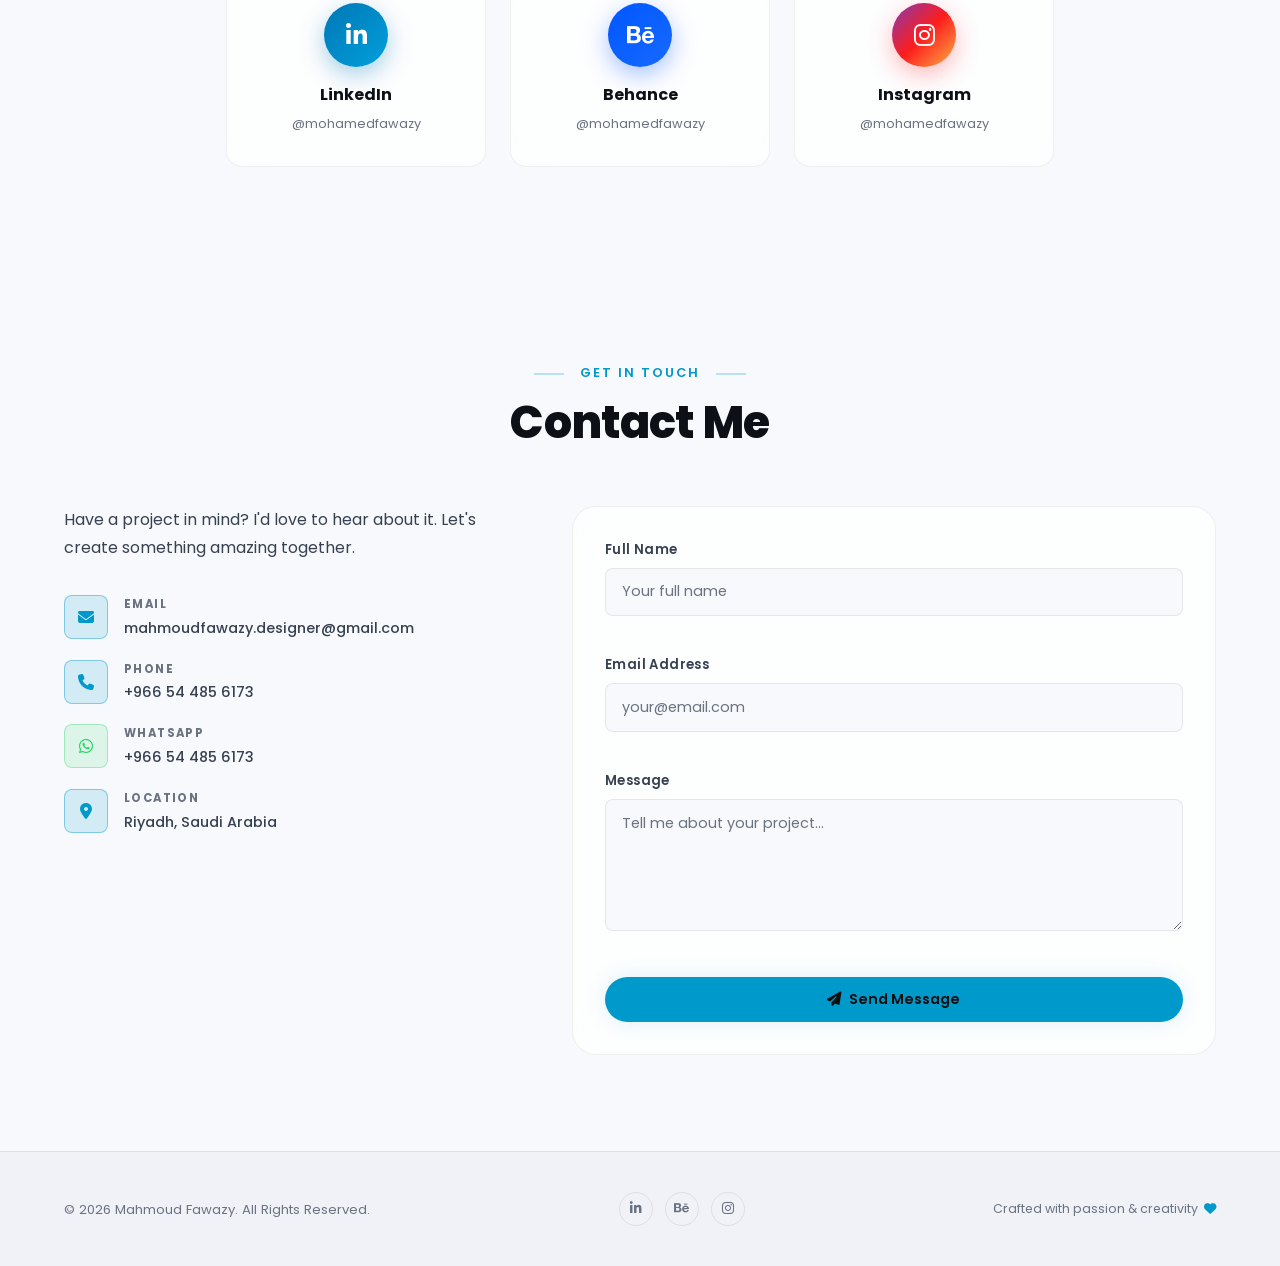
==== commit 1f9168ef: "Update contact email" ====
--- a/artifacts/portfolio/index.html
+++ b/artifacts/portfolio/index.html
@@ -636,7 +636,7 @@
                 <div class="contact-icon" aria-hidden="true"><i class="fa-solid fa-envelope"></i></div>
                 <div class="contact-detail">
                   <span class="contact-label" data-i18n="contactEmail">Email</span>
-                  <a href="mailto:hello@mohamedfawazy.com" class="contact-value">hello@mohamedfawazy.com</a>
+                  <a href="mailto:mahmoudfawzy.designer@gmail.com" class="contact-value">mahmoudfawazy.designer@gmail.com</a>
                 </div>
               </li>
               <li class="contact-item">
